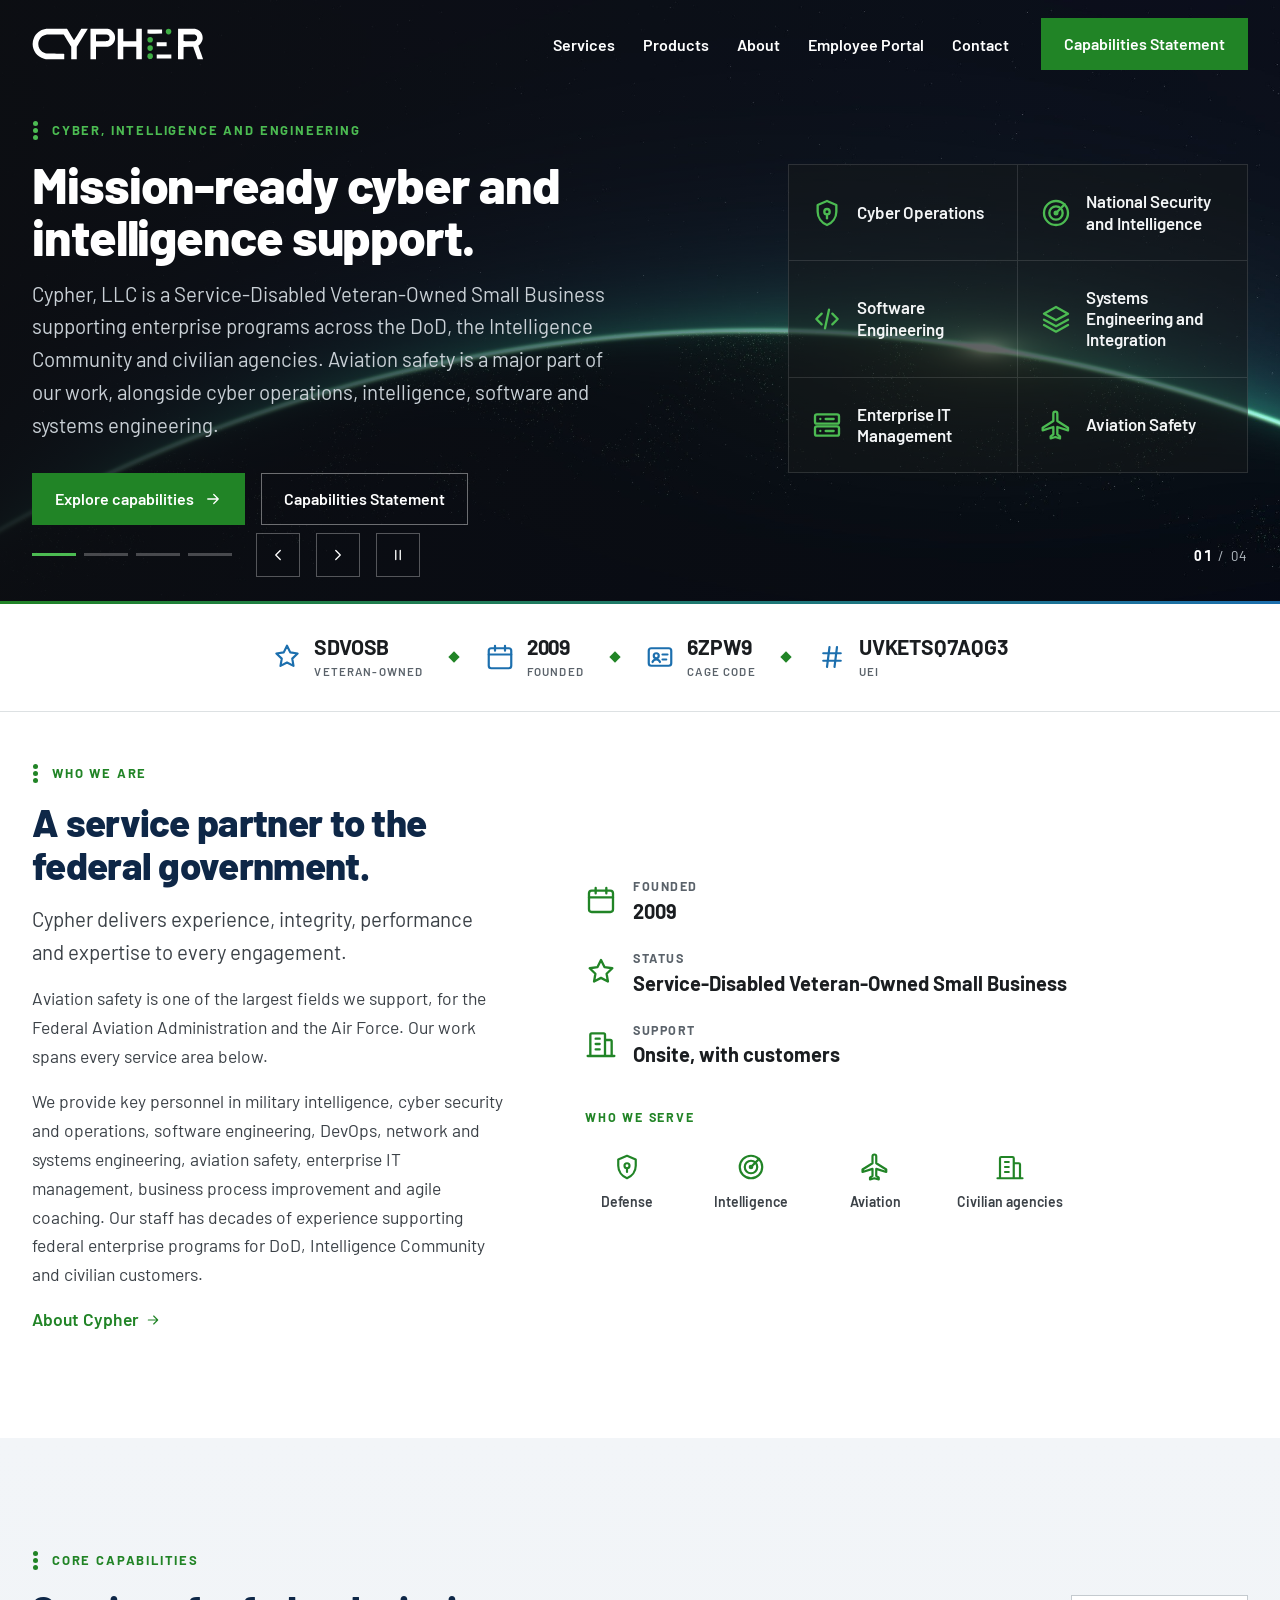
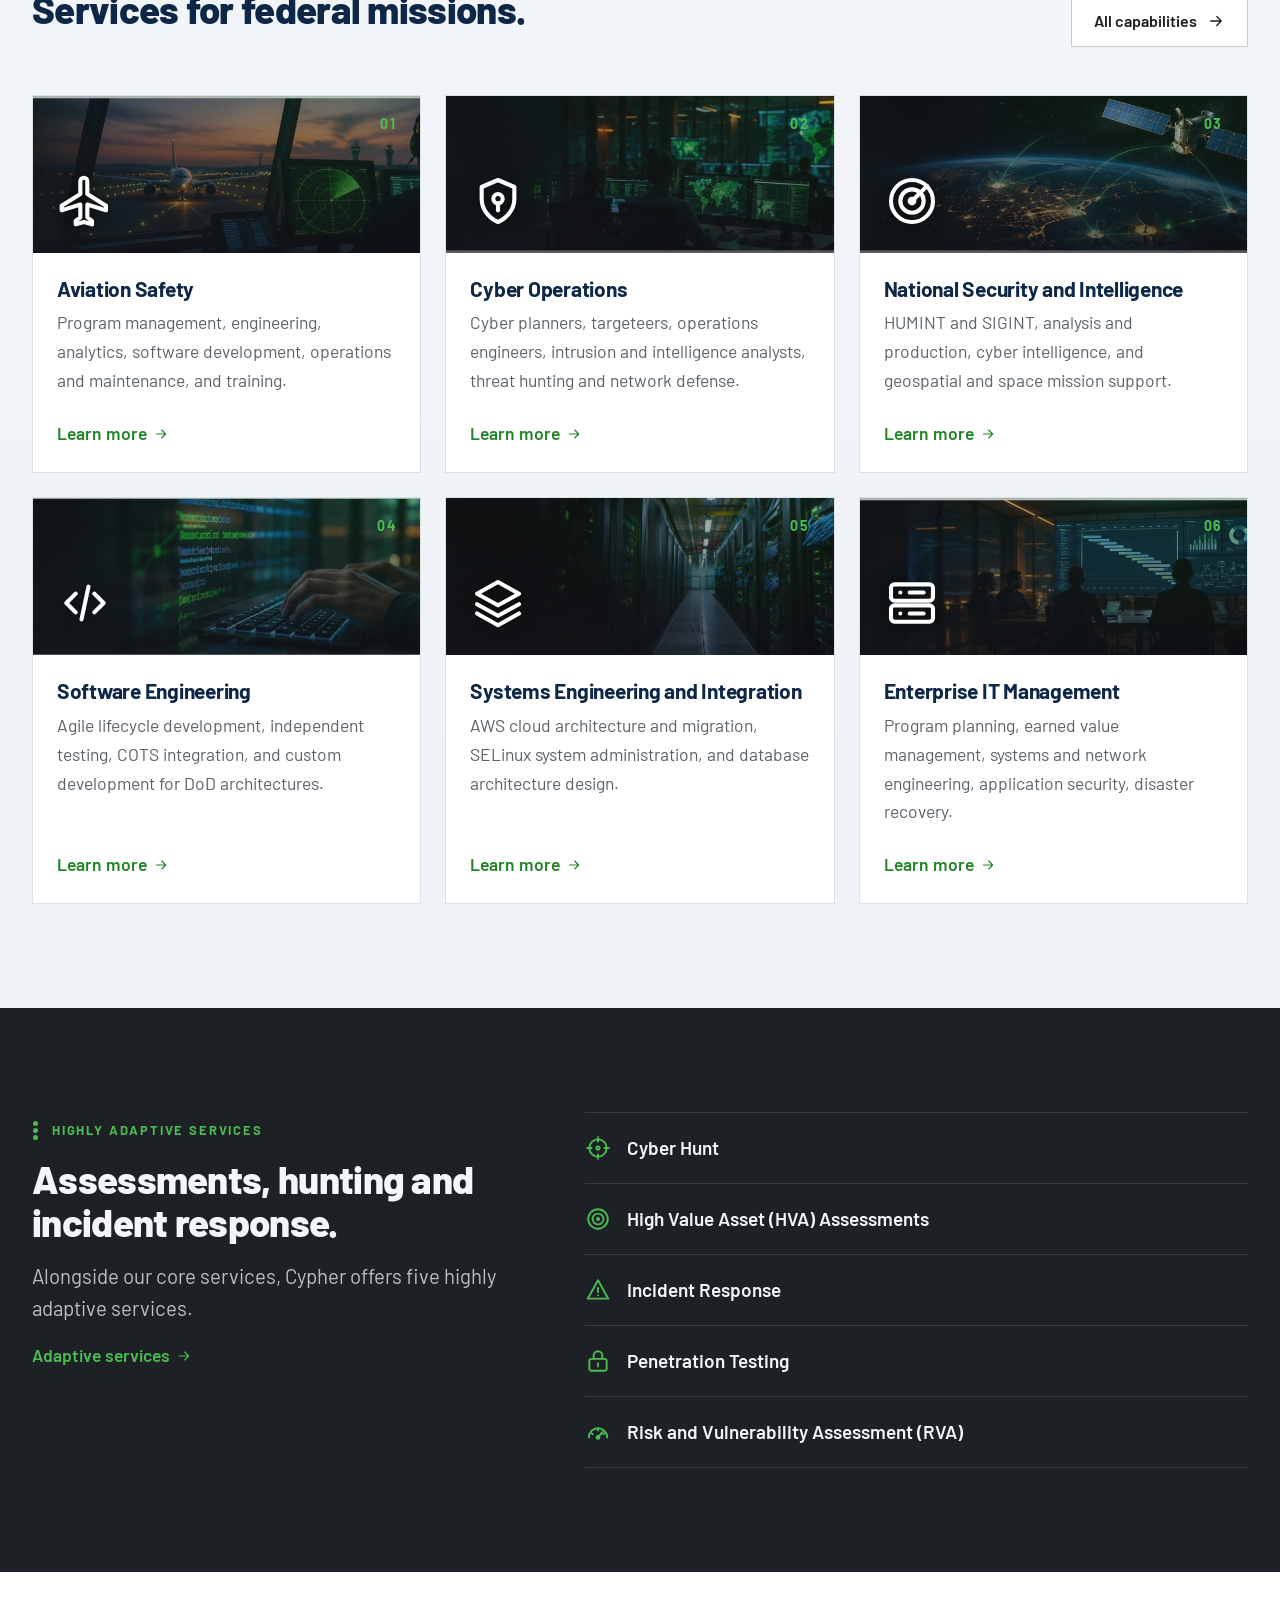
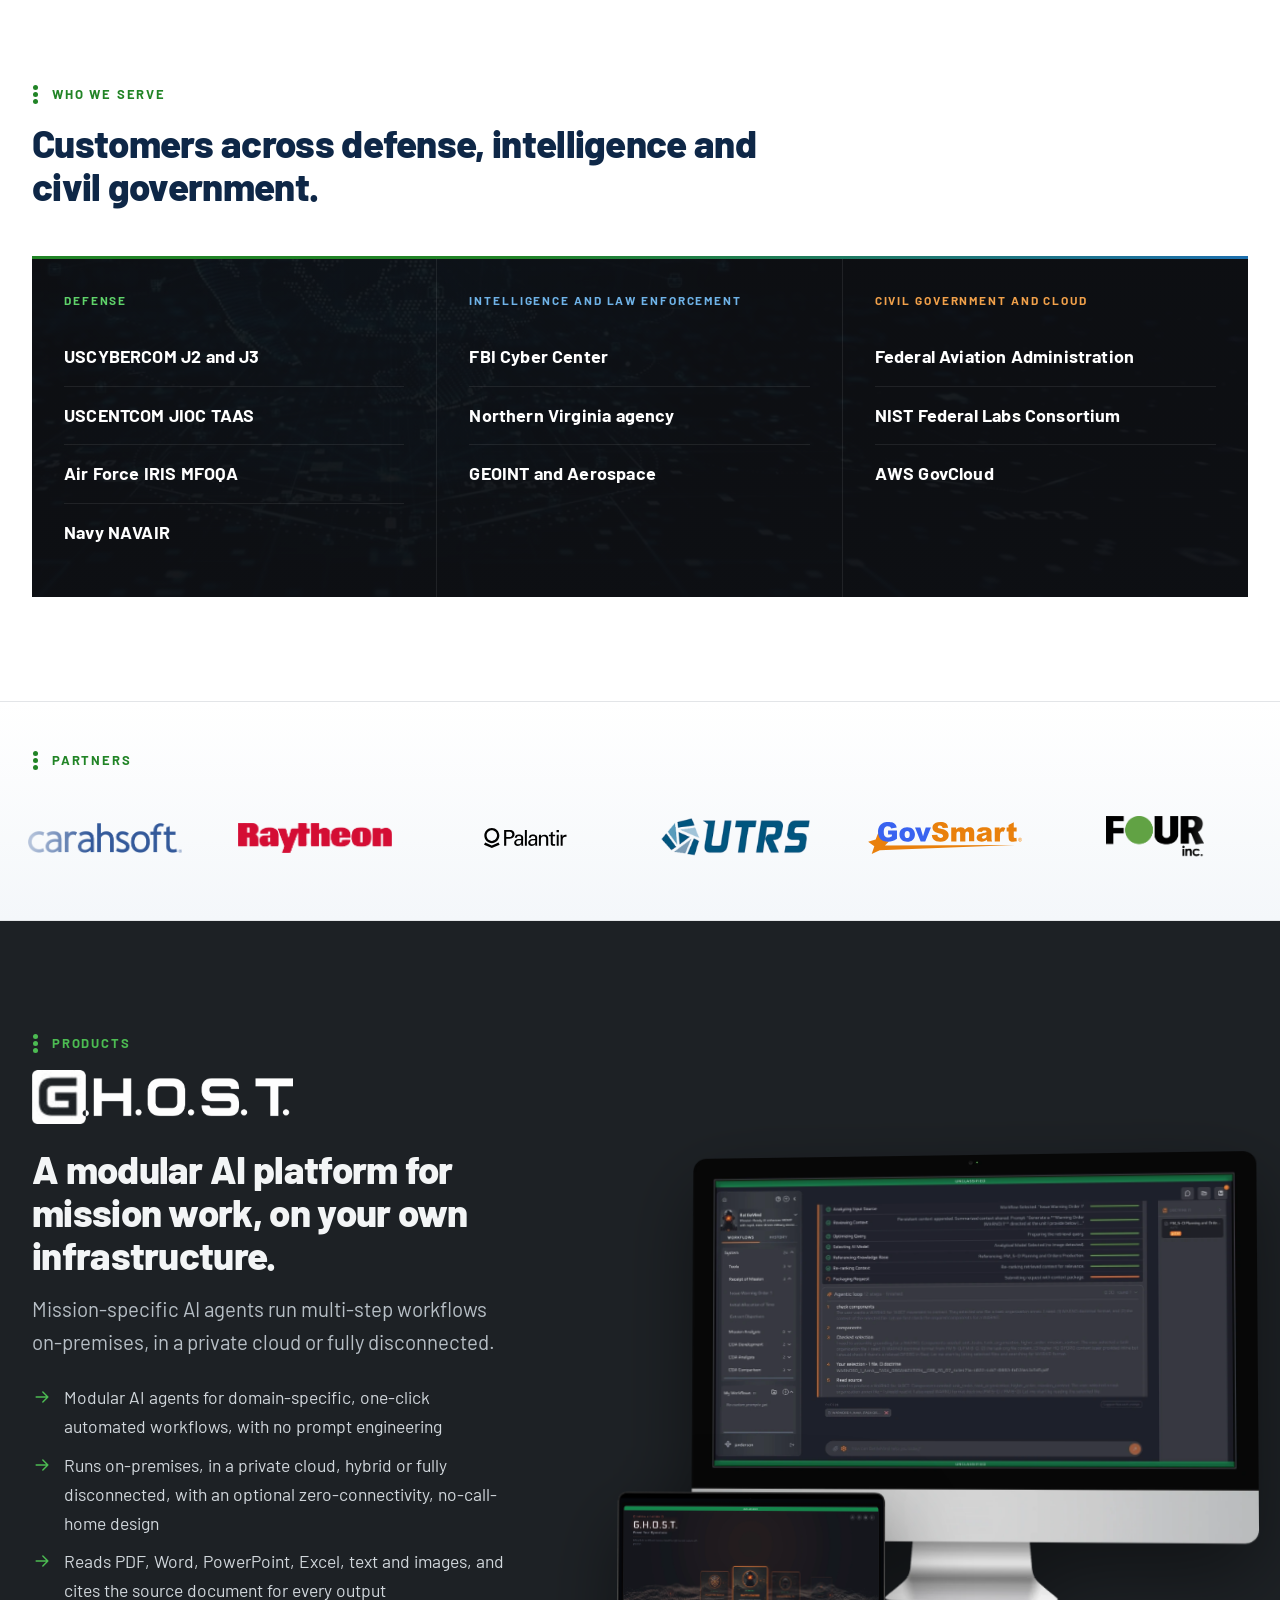
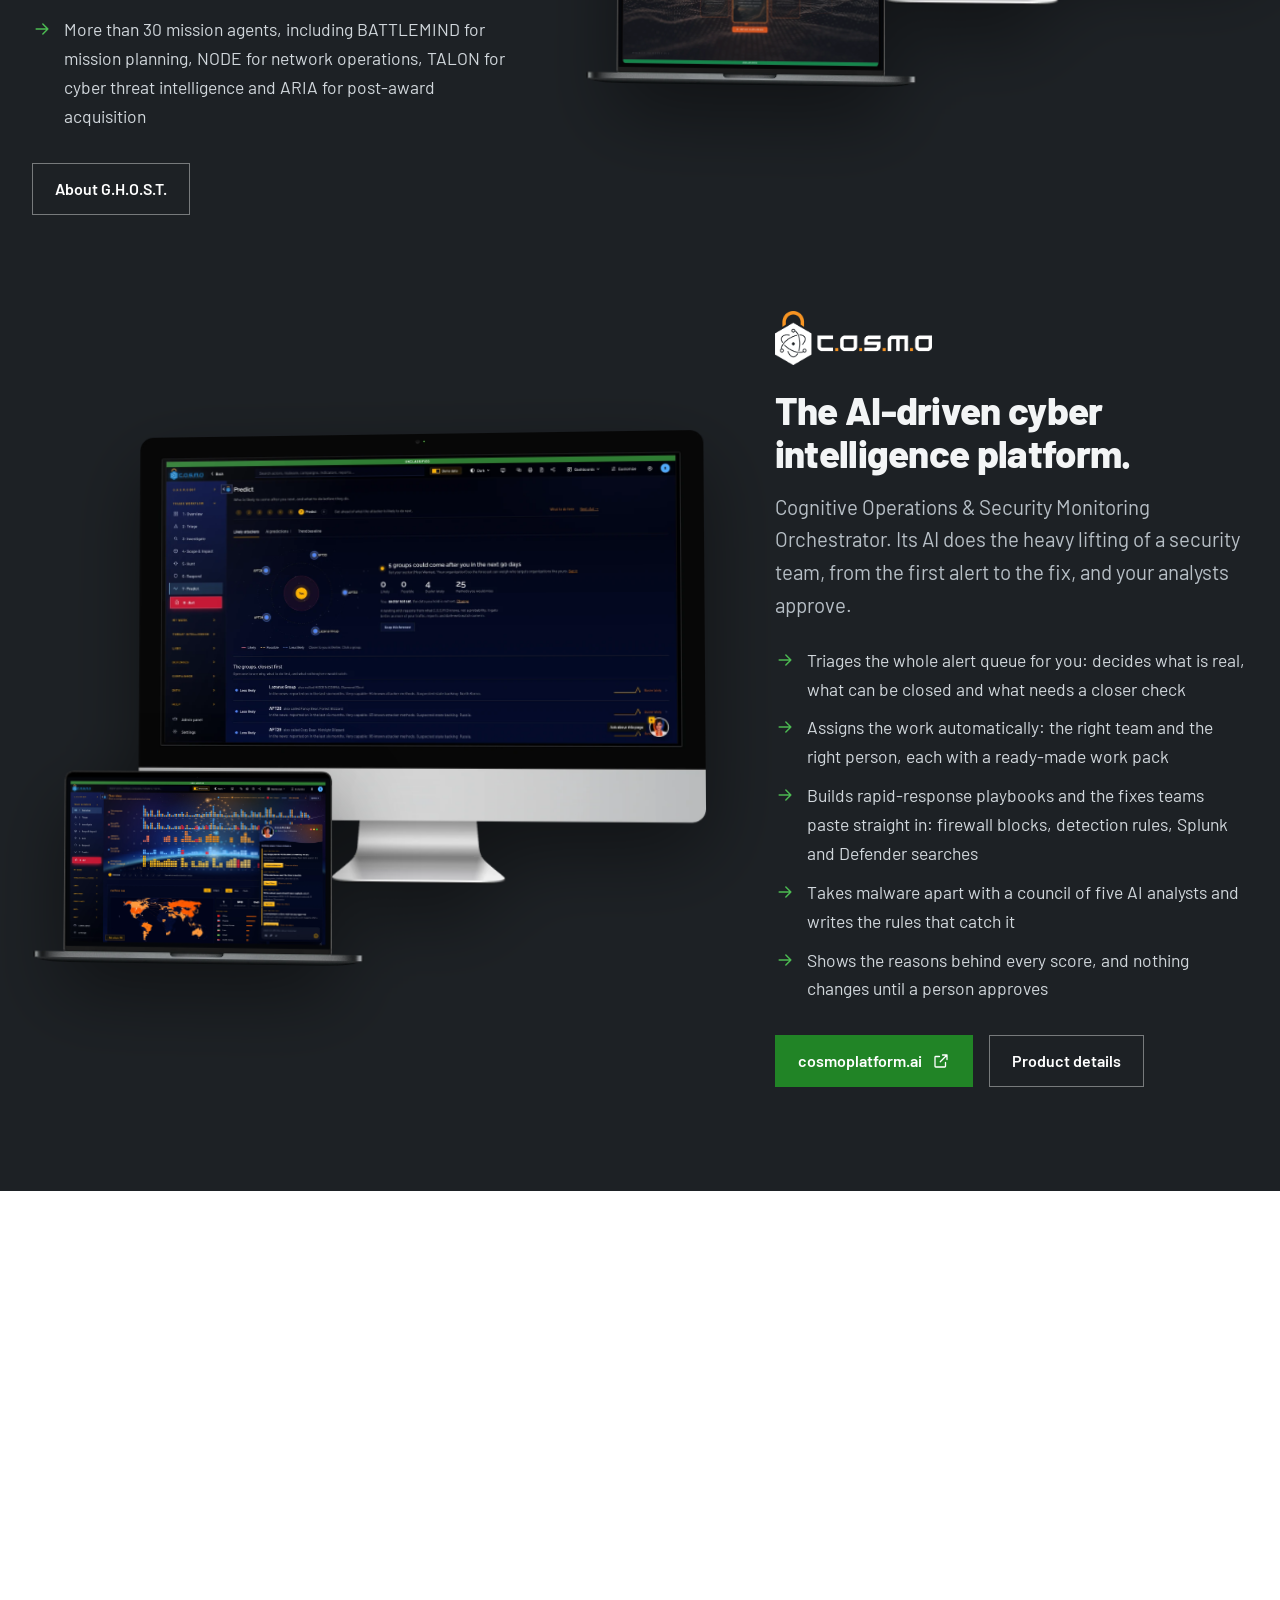
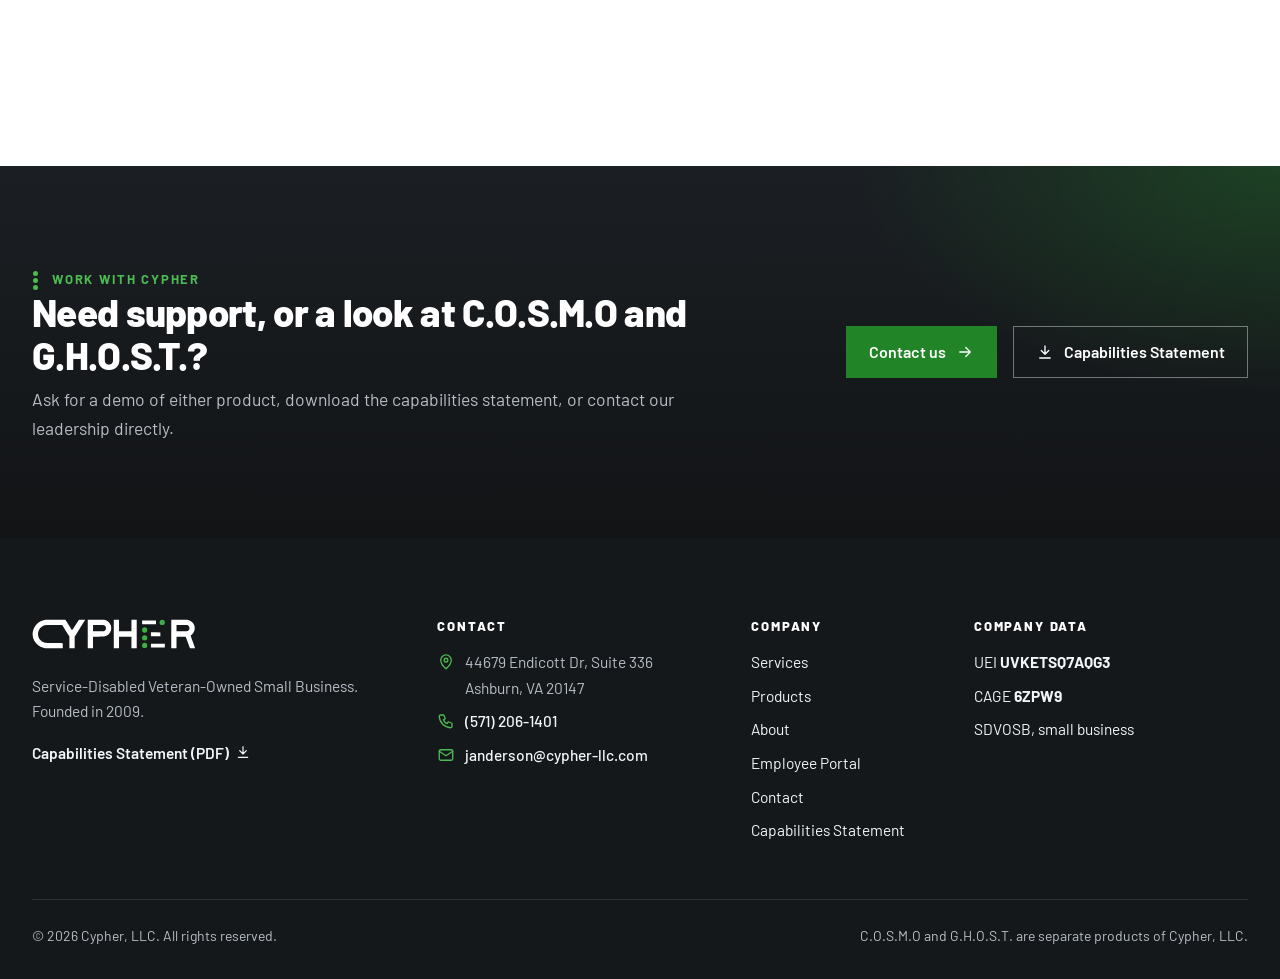
==== index.html @ 61fc3e45 "Home: product logo is the title, so the heading under the C.O.S.M.O logo no longer repeats the name " ====
<!doctype html>
<html lang="en">
<head>
<meta charset="utf-8">
<meta name="viewport" content="width=device-width, initial-scale=1">
<title>Cypher, LLC | Cyber, intelligence and engineering services</title>
<meta name="description" content="Cypher, LLC is a Service-Disabled Veteran-Owned Small Business providing technical staff for cyber operations, intelligence, software and systems engineering. UEI UVKETSQ7AQG3, CAGE 6ZPW9.">
<meta name="theme-color" content="#15181b">
<link rel="icon" href="assets/img/favicon.svg" type="image/svg+xml">
<link rel="preload" href="assets/fonts/barlow-600.woff2" as="font" type="font/woff2" crossorigin>
<link rel="preload" href="assets/fonts/barlow-800.woff2" as="font" type="font/woff2" crossorigin>
<link rel="stylesheet" href="css/site.css?v=20261103d">
<script>(function(d){d.className+=" js";try{if(!matchMedia("(prefers-reduced-motion: reduce)").matches&&"IntersectionObserver" in window)d.className+=" motion"}catch(e){}})(document.documentElement);</script>
</head>
<body>
<a class="skip" href="#main">Skip to content</a>
<svg width="0" height="0" style="position:absolute" aria-hidden="true" focusable="false"><symbol id="i-shield" viewBox="0 0 24 24" fill="none" stroke="currentColor" stroke-width="1.75" stroke-linecap="round" stroke-linejoin="round"><path d="M12 3l7 3v5c0 4.5-3 8.3-7 10-4-1.7-7-5.5-7-10V6l7-3z"/><circle cx="12" cy="11" r="2"/><path d="M12 13v3"/></symbol><symbol id="i-radar" viewBox="0 0 24 24" fill="none" stroke="currentColor" stroke-width="1.75" stroke-linecap="round" stroke-linejoin="round"><circle cx="12" cy="12" r="9"/><circle cx="12" cy="12" r="5"/><path d="M12 12l6.5-6.5"/><circle cx="12" cy="12" r="1"/></symbol><symbol id="i-code" viewBox="0 0 24 24" fill="none" stroke="currentColor" stroke-width="1.75" stroke-linecap="round" stroke-linejoin="round"><path d="M8 8l-4 4 4 4M16 8l4 4-4 4M13.5 5l-3 14"/></symbol><symbol id="i-layers" viewBox="0 0 24 24" fill="none" stroke="currentColor" stroke-width="1.75" stroke-linecap="round" stroke-linejoin="round"><path d="M12 3l9 5-9 5-9-5 9-5z"/><path d="M3 12.5l9 5 9-5"/><path d="M3 16.5l9 5 9-5"/></symbol><symbol id="i-server" viewBox="0 0 24 24" fill="none" stroke="currentColor" stroke-width="1.75" stroke-linecap="round" stroke-linejoin="round"><rect x="3" y="4" width="18" height="7" rx="1.5"/><rect x="3" y="13" width="18" height="7" rx="1.5"/><path d="M7 7.5h.01M7 16.5h.01M11 7.5h6M11 16.5h6"/></symbol><symbol id="i-plane" viewBox="0 0 24 24" fill="none" stroke="currentColor" stroke-width="1.75" stroke-linecap="round" stroke-linejoin="round"><path d="M21 16v-2l-8-5V3.5a1.5 1.5 0 0 0-3 0V9l-8 5v2l8-2.5V19l-2 1.5V22l3.5-1 3.5 1v-1.5L13 19v-5.5l8 2.5z"/></symbol><symbol id="i-arrow" viewBox="0 0 24 24" fill="none" stroke="currentColor" stroke-width="1.75" stroke-linecap="round" stroke-linejoin="round"><path d="M5 12h14M13 6l6 6-6 6"/></symbol><symbol id="i-left" viewBox="0 0 24 24" fill="none" stroke="currentColor" stroke-width="1.75" stroke-linecap="round" stroke-linejoin="round"><path d="M15 6l-6 6 6 6"/></symbol><symbol id="i-right" viewBox="0 0 24 24" fill="none" stroke="currentColor" stroke-width="1.75" stroke-linecap="round" stroke-linejoin="round"><path d="M9 6l6 6-6 6"/></symbol><symbol id="i-pause" viewBox="0 0 24 24" fill="none" stroke="currentColor" stroke-width="1.75" stroke-linecap="round" stroke-linejoin="round"><path d="M9 6v12M15 6v12"/></symbol><symbol id="i-play" viewBox="0 0 24 24" fill="none" stroke="currentColor" stroke-width="1.75" stroke-linecap="round" stroke-linejoin="round"><path d="M8 5l11 7-11 7V5z"/></symbol><symbol id="i-phone" viewBox="0 0 24 24" fill="none" stroke="currentColor" stroke-width="1.75" stroke-linecap="round" stroke-linejoin="round"><path d="M5 4h4l2 5-2.5 1.5a11 11 0 0 0 5 5L15 13l5 2v4a2 2 0 0 1-2 2A16 16 0 0 1 3 6a2 2 0 0 1 2-2"/></symbol><symbol id="i-mail" viewBox="0 0 24 24" fill="none" stroke="currentColor" stroke-width="1.75" stroke-linecap="round" stroke-linejoin="round"><rect x="3" y="5" width="18" height="14" rx="2"/><path d="M3 7l9 6 9-6"/></symbol><symbol id="i-pin" viewBox="0 0 24 24" fill="none" stroke="currentColor" stroke-width="1.75" stroke-linecap="round" stroke-linejoin="round"><path d="M12 21s-7-6.2-7-11.5A7 7 0 0 1 19 9.5C19 14.8 12 21 12 21z"/><circle cx="12" cy="9.5" r="2.5"/></symbol><symbol id="i-download" viewBox="0 0 24 24" fill="none" stroke="currentColor" stroke-width="1.75" stroke-linecap="round" stroke-linejoin="round"><path d="M12 4v11M7 10l5 5 5-5M5 20h14"/></symbol><symbol id="i-star" viewBox="0 0 24 24" fill="none" stroke="currentColor" stroke-width="1.75" stroke-linecap="round" stroke-linejoin="round"><path d="M12 3l2.6 5.3 5.9.9-4.3 4.1 1 5.8L12 16.4l-5.2 2.7 1-5.8-4.3-4.1 5.9-.9L12 3z"/></symbol><symbol id="i-calendar" viewBox="0 0 24 24" fill="none" stroke="currentColor" stroke-width="1.75" stroke-linecap="round" stroke-linejoin="round"><rect x="3" y="5" width="18" height="16" rx="2"/><path d="M3 10h18M8 3v4M16 3v4"/></symbol><symbol id="i-id" viewBox="0 0 24 24" fill="none" stroke="currentColor" stroke-width="1.75" stroke-linecap="round" stroke-linejoin="round"><rect x="3" y="5" width="18" height="14" rx="2"/><circle cx="9" cy="11" r="2"/><path d="M6 16c.6-1.5 1.8-2 3-2s2.4.5 3 2M14 10h4M14 14h3"/></symbol><symbol id="i-hash" viewBox="0 0 24 24" fill="none" stroke="currentColor" stroke-width="1.75" stroke-linecap="round" stroke-linejoin="round"><path d="M5 9h14M5 15h14M10 4L8 20M16 4l-2 16"/></symbol><symbol id="i-award" viewBox="0 0 24 24" fill="none" stroke="currentColor" stroke-width="1.75" stroke-linecap="round" stroke-linejoin="round"><circle cx="12" cy="9" r="6"/><path d="M8.5 14L7 21l5-3 5 3-1.5-7"/></symbol><symbol id="i-lockshield" viewBox="0 0 24 24" fill="none" stroke="currentColor" stroke-width="1.75" stroke-linecap="round" stroke-linejoin="round"><path d="M12 3l7 3v5c0 4.5-3 8.3-7 10-4-1.7-7-5.5-7-10V6l7-3z"/><path d="M9 12l2 2 4-4"/></symbol><symbol id="i-crosshair" viewBox="0 0 24 24" fill="none" stroke="currentColor" stroke-width="1.75" stroke-linecap="round" stroke-linejoin="round"><circle cx="12" cy="12" r="8"/><path d="M12 2v4M12 18v4M2 12h4M18 12h4"/><circle cx="12" cy="12" r="1.5"/></symbol><symbol id="i-target" viewBox="0 0 24 24" fill="none" stroke="currentColor" stroke-width="1.75" stroke-linecap="round" stroke-linejoin="round"><circle cx="12" cy="12" r="9"/><circle cx="12" cy="12" r="5"/><circle cx="12" cy="12" r="1"/></symbol><symbol id="i-alert" viewBox="0 0 24 24" fill="none" stroke="currentColor" stroke-width="1.75" stroke-linecap="round" stroke-linejoin="round"><path d="M12 3l9.5 17h-19L12 3z"/><path d="M12 10v4M12 17h.01"/></symbol><symbol id="i-lock" viewBox="0 0 24 24" fill="none" stroke="currentColor" stroke-width="1.75" stroke-linecap="round" stroke-linejoin="round"><rect x="4" y="10" width="16" height="11" rx="2"/><path d="M8 10V7a4 4 0 0 1 8 0v3M12 14v3"/></symbol><symbol id="i-gauge" viewBox="0 0 24 24" fill="none" stroke="currentColor" stroke-width="1.75" stroke-linecap="round" stroke-linejoin="round"><path d="M3.5 17A8.5 8.5 0 0 1 20.5 17"/><path d="M12 17l4.2-5.2"/><circle cx="12" cy="17" r="1.3"/><path d="M6 13.2l1.2.8M12 9.2v1.4M18 13.2l-1.2.8"/></symbol><symbol id="i-menu" viewBox="0 0 24 24" fill="none" stroke="currentColor" stroke-width="1.75" stroke-linecap="round" stroke-linejoin="round"><path d="M4 7h16M4 12h16M4 17h16"/></symbol><symbol id="i-external" viewBox="0 0 24 24" fill="none" stroke="currentColor" stroke-width="1.75" stroke-linecap="round" stroke-linejoin="round"><path d="M14 4h6v6M20 4l-9 9M18 14v5a1 1 0 0 1-1 1H5a1 1 0 0 1-1-1V7a1 1 0 0 1 1-1h5"/></symbol><symbol id="i-bag" viewBox="0 0 24 24" fill="none" stroke="currentColor" stroke-width="1.75" stroke-linecap="round" stroke-linejoin="round"><path d="M5 8h14l-1.5 12h-11L5 8z"/><path d="M9 8V6a3 3 0 0 1 6 0v2"/></symbol><symbol id="i-quote" viewBox="0 0 24 24" fill="none" stroke="currentColor" stroke-width="1.75" stroke-linecap="round" stroke-linejoin="round"><path d="M10 7H6a2 2 0 0 0-2 2v3h5v5H4v-5M20 7h-4a2 2 0 0 0-2 2v3h5v5h-5v-5"/></symbol><symbol id="i-building" viewBox="0 0 24 24" fill="none" stroke="currentColor" stroke-width="1.75" stroke-linecap="round" stroke-linejoin="round"><path d="M4 21V5a1 1 0 0 1 1-1h9a1 1 0 0 1 1 1v16M15 9h4a1 1 0 0 1 1 1v11M2 21h20M8 8h3M8 12h3M8 16h3"/></symbol></svg>

<!-- ===== HEADER (the same block is repeated on every page) ===== -->
<header class="site-header">
  <div class="wrap">
    <a class="brand" href="index.html" aria-label="Cypher, LLC home">
      <img class="light-logo" src="assets/img/cypher-logo-white.svg" width="1430" height="260" alt="Cypher">
      <img class="dark-logo" src="assets/img/cypher-logo.svg" width="1430" height="260" alt="" aria-hidden="true">
    </a>
    <button class="menu-btn" type="button" aria-expanded="false" aria-controls="site-nav"><svg class="" aria-hidden="true" focusable="false"><use href="#i-menu"/></svg>Menu</button>
    <nav class="nav" id="site-nav" aria-label="Main">
      <ul>
        <li><a href="services.html">Services</a></li>
        <li><a href="products.html">Products</a></li>
        <li><a href="about.html">About</a></li>
        <li><a href="employee-portal.html">Employee Portal</a></li>
        <li><a href="contact.html">Contact</a></li>
      </ul>
      <a class="btn btn-primary" href="capabilities.html">Capabilities Statement</a>
    </nav>
  </div>
</header>
<main id="main">
  <section class="hero slider" aria-roledescription="carousel" aria-label="Cypher at a glance">
    <div class="bg bg-photo kb"></div><div class="bg bg-glow"></div>
    <div class="slides">
      <div class="slide is-active" role="group" aria-roledescription="slide" aria-label="1 of 4">
        <div class="wrap">
          <div class="copy">
            <p class="eyebrow">Cyber, intelligence and engineering</p>
            <h1 class="title">Mission-ready cyber and intelligence support.</h1>
            <p class="lead">Cypher, LLC is a Service-Disabled Veteran-Owned Small Business supporting enterprise programs across the DoD, the Intelligence Community and civilian agencies. Aviation safety is a major part of our work, alongside cyber operations, intelligence, software and systems engineering.</p>
            <div class="btn-row"><a class="btn btn-primary" href="services.html">Explore capabilities <svg class="" aria-hidden="true" focusable="false"><use href="#i-arrow"/></svg></a><a class="btn btn-outline" href="capabilities.html">Capabilities Statement</a></div>
          </div>
          <div class="visual"><ul class="areas-visual" aria-label="Service areas"><li><svg class="" aria-hidden="true" focusable="false"><use href="#i-shield"/></svg>Cyber Operations</li><li><svg class="" aria-hidden="true" focusable="false"><use href="#i-radar"/></svg>National Security and Intelligence</li><li><svg class="" aria-hidden="true" focusable="false"><use href="#i-code"/></svg>Software Engineering</li><li><svg class="" aria-hidden="true" focusable="false"><use href="#i-layers"/></svg>Systems Engineering and Integration</li><li><svg class="" aria-hidden="true" focusable="false"><use href="#i-server"/></svg>Enterprise IT Management</li><li><svg class="" aria-hidden="true" focusable="false"><use href="#i-plane"/></svg>Aviation Safety</li></ul></div>
        </div>
      </div>
      <div class="slide" role="group" aria-roledescription="slide" aria-label="2 of 4">
        <div class="wrap">
          <div class="copy">
            <p class="eyebrow">Our people</p>
            <h2 class="title">Experienced engineers, onsite with you.</h2>
            <p class="lead">Our technical staff supports customers onsite, with decades of experience on federal enterprise programs.</p>
            <div class="btn-row"><a class="btn btn-primary" href="contact.html">Talk to us <svg class="" aria-hidden="true" focusable="false"><use href="#i-arrow"/></svg></a><a class="btn btn-outline" href="about.html#leadership">Meet our leadership</a></div>
          </div>
          <div class="visual">
            <div class="stat-visual">
              <span class="num">2009</span>
              <p>founded, supporting customers onsite</p>
              <ul><li>DoD</li><li>Intelligence Community</li><li>Civilian agencies</li></ul>
            </div>
          </div>
        </div>
      </div>
      <div class="slide" role="group" aria-roledescription="slide" aria-label="3 of 4">
        <div class="wrap">
          <div class="copy">
            <p class="eyebrow">Our products</p>
            <h2 class="title">G.H.O.S.T.: mission AI agents on your own infrastructure.</h2>
            <p class="lead">A modular agentic AI platform that runs on-premises, in a private cloud or fully disconnected, so data never leaves your environment.</p>
            <div class="btn-row"><a class="btn btn-primary" href="products.html#ghost">About G.H.O.S.T. <svg class="" aria-hidden="true" focusable="false"><use href="#i-arrow"/></svg></a><a class="btn btn-outline" href="contact.html">Ask for a demo</a></div>
          </div>
          <div class="visual"><div class="duo"><figure class="device monitor mocked"><img src="assets/img/mock/ghost-battlemind-imac.webp?v=i" loading="lazy" alt="G.H.O.S.T. BattleMind running a Warning Order workflow, with the agentic loop showing each step"></figure><figure class="device laptop mocked"><img src="assets/img/mock/ghost-home-macbook.webp?v=k" loading="lazy" alt="G.H.O.S.T. home screen offering a choice of AI models"></figure></div></div>
        </div>
      </div>
      <div class="slide" role="group" aria-roledescription="slide" aria-label="4 of 4">
        <div class="wrap">
          <div class="copy">
            <p class="eyebrow">Our products</p>
            <h2 class="title">C.O.S.M.O: our threat-operations platform.</h2>
            <p class="lead">The AI-driven cyber intelligence platform. It triages every alert, takes malware apart, assigns the work and writes the response playbooks. Your analysts approve.</p>
            <div class="btn-row"><a class="btn btn-primary" href="https://cosmoplatform.ai">Visit cosmoplatform.ai <svg class="" aria-hidden="true" focusable="false"><use href="#i-external"/></svg></a><a class="btn btn-outline" href="products.html">Our products</a></div>
          </div>
          <div class="visual"><div class="duo"><figure class="device monitor mocked"><img src="assets/img/mock/cosmo-triage-imac.webp?v=20261103c" loading="lazy" alt="C.O.S.M.O Triage screen ranking alerts"></figure><figure class="device laptop mocked"><img src="assets/img/mock/cosmo-overview-macbook.webp?v=20261103c" loading="lazy" alt="C.O.S.M.O Overview screen with live threat map"></figure></div></div>
        </div>
      </div>
    </div>
    <div class="slider-ui">
      <div class="wrap">
        <div class="dots-nav"></div>
        <button class="icon-btn" type="button" data-prev aria-label="Previous slide"><svg class="" aria-hidden="true" focusable="false"><use href="#i-left"/></svg></button>
        <button class="icon-btn" type="button" data-next aria-label="Next slide"><svg class="" aria-hidden="true" focusable="false"><use href="#i-right"/></svg></button>
        <button class="icon-btn" type="button" data-play aria-label="Pause slideshow"><span class="i-pause"><svg class="" aria-hidden="true" focusable="false"><use href="#i-pause"/></svg></span><span class="i-play" style="display:none"><svg class="" aria-hidden="true" focusable="false"><use href="#i-play"/></svg></span></button>
        <span class="slide-count" aria-hidden="true"><b>01</b> / 04</span>
      </div>
    </div>
  </section>

  <section class="creds" aria-label="Company facts">
    <div class="wrap">
      <ul data-stagger>
        <li><svg class="" aria-hidden="true" focusable="false"><use href="#i-star"/></svg><div><b>SDVOSB</b><span>Veteran-owned</span></div></li>
        <li><svg class="" aria-hidden="true" focusable="false"><use href="#i-calendar"/></svg><div><b data-count="2009" data-from="1980">2009</b><span>Founded</span></div></li>
        <li><svg class="" aria-hidden="true" focusable="false"><use href="#i-id"/></svg><div><b>6ZPW9</b><span>CAGE code</span></div></li>
        <li><svg class="" aria-hidden="true" focusable="false"><use href="#i-hash"/></svg><div><b>UVKETSQ7AQG3</b><span>UEI</span></div></li>
      </ul>
    </div>
  </section>

  <section class="section">
    <div class="wrap split">
      <div class="reveal">
        <p class="eyebrow">Who we are</p>
        <h2>A service partner to the federal government.</h2>
        <p class="lead">Cypher delivers experience, integrity, performance and expertise to every engagement.</p>
        <p>Aviation safety is one of the largest fields we support, for the Federal Aviation Administration and the Air Force. Our work spans every service area below.</p>
        <p>We provide key personnel in military intelligence, cyber security and operations, software engineering, DevOps, network and systems engineering, aviation safety, enterprise IT management, business process improvement and agile coaching. Our staff has decades of experience supporting federal enterprise programs for DoD, Intelligence Community and civilian customers.</p>
        <a class="more" href="about.html">About Cypher <svg class="" aria-hidden="true" focusable="false"><use href="#i-arrow"/></svg></a>
      </div>
      <div class="who-facts" data-stagger>
        <ul class="wf-list">
          <li><svg aria-hidden="true" focusable="false"><use href="#i-calendar"/></svg><div><span>Founded</span><b>2009</b></div></li>
          <li><svg aria-hidden="true" focusable="false"><use href="#i-star"/></svg><div><span>Status</span><b>Service-Disabled Veteran-Owned Small Business</b></div></li>
          <li><svg aria-hidden="true" focusable="false"><use href="#i-building"/></svg><div><span>Support</span><b>Onsite, with customers</b></div></li>
        </ul>
        <p class="wf-h">Who we serve</p>
        <ul class="wf-sectors">
          <li><svg aria-hidden="true" focusable="false"><use href="#i-shield"/></svg><span>Defense</span></li>
          <li><svg aria-hidden="true" focusable="false"><use href="#i-radar"/></svg><span>Intelligence</span></li>
          <li><svg aria-hidden="true" focusable="false"><use href="#i-plane"/></svg><span>Aviation</span></li>
          <li><svg aria-hidden="true" focusable="false"><use href="#i-building"/></svg><span>Civilian agencies</span></li>
        </ul>
      </div>
    </div>
  </section>

  <section class="section tint" id="capabilities">
    <div class="wrap">
      <div class="head-row">
        <div class="head reveal">
          <p class="eyebrow">Core capabilities</p>
          <h2>Services for federal missions.</h2>
        </div>
        <a class="btn btn-outline reveal" href="services.html">All capabilities <svg class="" aria-hidden="true" focusable="false"><use href="#i-arrow"/></svg></a>
      </div>
      <div class="cards" data-stagger>
        <a class="card" href="services.html#aviation">
          <div class="art"><div class="fill"></div><svg class="ico" aria-hidden="true" focusable="false"><use href="#i-plane"/></svg><span class="no">01</span></div>
          <div class="body"><h3>Aviation Safety</h3><p>Program management, engineering, analytics, software development, operations and maintenance, and training.</p><span class="more">Learn more <svg class="" aria-hidden="true" focusable="false"><use href="#i-arrow"/></svg></span></div>
        </a>
        <a class="card" href="services.html#cyber">
          <div class="art"><div class="fill"></div><svg class="ico" aria-hidden="true" focusable="false"><use href="#i-shield"/></svg><span class="no">02</span></div>
          <div class="body"><h3>Cyber Operations</h3><p>Cyber planners, targeteers, operations engineers, intrusion and intelligence analysts, threat hunting and network defense.</p><span class="more">Learn more <svg class="" aria-hidden="true" focusable="false"><use href="#i-arrow"/></svg></span></div>
        </a>
        <a class="card" href="services.html#intel">
          <div class="art"><div class="fill"></div><svg class="ico" aria-hidden="true" focusable="false"><use href="#i-radar"/></svg><span class="no">03</span></div>
          <div class="body"><h3>National Security and Intelligence</h3><p>HUMINT and SIGINT, analysis and production, cyber intelligence, and geospatial and space mission support.</p><span class="more">Learn more <svg class="" aria-hidden="true" focusable="false"><use href="#i-arrow"/></svg></span></div>
        </a>
        <a class="card" href="services.html#software">
          <div class="art"><div class="fill"></div><svg class="ico" aria-hidden="true" focusable="false"><use href="#i-code"/></svg><span class="no">04</span></div>
          <div class="body"><h3>Software Engineering</h3><p>Agile lifecycle development, independent testing, COTS integration, and custom development for DoD architectures.</p><span class="more">Learn more <svg class="" aria-hidden="true" focusable="false"><use href="#i-arrow"/></svg></span></div>
        </a>
        <a class="card" href="services.html#systems">
          <div class="art"><div class="fill"></div><svg class="ico" aria-hidden="true" focusable="false"><use href="#i-layers"/></svg><span class="no">05</span></div>
          <div class="body"><h3>Systems Engineering and Integration</h3><p>AWS cloud architecture and migration, SELinux system administration, and database architecture design.</p><span class="more">Learn more <svg class="" aria-hidden="true" focusable="false"><use href="#i-arrow"/></svg></span></div>
        </a>
        <a class="card" href="services.html#enterprise">
          <div class="art"><div class="fill"></div><svg class="ico" aria-hidden="true" focusable="false"><use href="#i-server"/></svg><span class="no">06</span></div>
          <div class="body"><h3>Enterprise IT Management</h3><p>Program planning, earned value management, systems and network engineering, application security, disaster recovery.</p><span class="more">Learn more <svg class="" aria-hidden="true" focusable="false"><use href="#i-arrow"/></svg></span></div>
        </a>
      </div>
    </div>
  </section>

  <section class="section dark">
    <div class="wrap split">
      <div class="reveal">
        <p class="eyebrow">Highly adaptive services</p>
        <h2>Assessments, hunting and incident response.</h2>
        <p class="lead">Alongside our core services, Cypher offers five highly adaptive services.</p>
        <a class="more" href="services.html#adaptive">Adaptive services <svg class="" aria-hidden="true" focusable="false"><use href="#i-arrow"/></svg></a>
      </div>
      <ul class="svc-list" data-stagger><li><svg class="" aria-hidden="true" focusable="false"><use href="#i-crosshair"/></svg>Cyber Hunt</li><li><svg class="" aria-hidden="true" focusable="false"><use href="#i-target"/></svg>High Value Asset (HVA) Assessments</li><li><svg class="" aria-hidden="true" focusable="false"><use href="#i-alert"/></svg>Incident Response</li><li><svg class="" aria-hidden="true" focusable="false"><use href="#i-lock"/></svg>Penetration Testing</li><li><svg class="" aria-hidden="true" focusable="false"><use href="#i-gauge"/></svg>Risk and Vulnerability Assessment (RVA)</li></ul>
    </div>
  </section>

  <section class="section">
    <div class="wrap">
      <div class="head reveal">
        <p class="eyebrow">Who we serve</p>
        <h2>Customers across defense, intelligence and civil government.</h2>
      </div>
      <div class="agencies"><div class="ag-col reveal"><p class="ag-h">Defense</p><ul><li>USCYBERCOM J2 and J3</li><li>USCENTCOM JIOC TAAS</li><li>Air Force IRIS MFOQA</li><li>Navy NAVAIR</li></ul></div><div class="ag-col reveal"><p class="ag-h">Intelligence and law enforcement</p><ul><li>FBI Cyber Center</li><li>Northern Virginia agency</li><li>GEOINT and Aerospace</li></ul></div><div class="ag-col reveal"><p class="ag-h">Civil government and cloud</p><ul><li>Federal Aviation Administration</li><li>NIST Federal Labs Consortium</li><li>AWS GovCloud</li></ul></div></div>
    </div>
  </section>
<section class="logo-band" aria-labelledby="logos-h">
  <div class="wrap">
    <p class="eyebrow" id="logos-h">Partners</p>
  </div>
  <div class="marquee"><div class="marquee-track">
    <ul class="logos"><li><img src="assets/img/partners/carahsoft.png" alt="Carahsoft" height="44" loading="lazy"></li><li><img src="assets/img/partners/raytheon.png" alt="Raytheon" height="44" loading="lazy"></li><li><img src="assets/img/partners/palantir.svg" alt="Palantir" height="44" loading="lazy"></li><li><img src="assets/img/partners/utrs.png" alt="UTRS" height="44" loading="lazy"></li><li><img src="assets/img/partners/govsmart.svg" alt="GovSmart" height="44" loading="lazy"></li><li><img src="assets/img/partners/four-inc.png" alt="Four Inc." height="44" loading="lazy"></li><li class="tall"><img src="assets/img/partners/product-knowledge.png" alt="Product Knowledge" height="44" loading="lazy"></li></ul>
    <ul class="logos" aria-hidden="true"><li><img src="assets/img/partners/carahsoft.png" alt="" height="44" loading="lazy"></li><li><img src="assets/img/partners/raytheon.png" alt="" height="44" loading="lazy"></li><li><img src="assets/img/partners/palantir.svg" alt="" height="44" loading="lazy"></li><li><img src="assets/img/partners/utrs.png" alt="" height="44" loading="lazy"></li><li><img src="assets/img/partners/govsmart.svg" alt="" height="44" loading="lazy"></li><li><img src="assets/img/partners/four-inc.png" alt="" height="44" loading="lazy"></li><li class="tall"><img src="assets/img/partners/product-knowledge.png" alt="" height="44" loading="lazy"></li></ul>
    <ul class="logos" aria-hidden="true"><li><img src="assets/img/partners/carahsoft.png" alt="" height="44" loading="lazy"></li><li><img src="assets/img/partners/raytheon.png" alt="" height="44" loading="lazy"></li><li><img src="assets/img/partners/palantir.svg" alt="" height="44" loading="lazy"></li><li><img src="assets/img/partners/utrs.png" alt="" height="44" loading="lazy"></li><li><img src="assets/img/partners/govsmart.svg" alt="" height="44" loading="lazy"></li><li><img src="assets/img/partners/four-inc.png" alt="" height="44" loading="lazy"></li><li class="tall"><img src="assets/img/partners/product-knowledge.png" alt="" height="44" loading="lazy"></li></ul>
  </div></div>
</section>

  <section class="section dark" id="products">
    <div class="wrap">
      <div class="product">
        <div class="copy reveal">
          <p class="eyebrow">Products</p>
          <img class="mark" src="assets/img/ghost-logo-white.png" width="735" height="152" alt="G.H.O.S.T.">
          <h2>A modular AI platform for mission work, on your own infrastructure.</h2>
          <p class="lead">Mission-specific AI agents run multi-step workflows on-premises, in a private cloud or fully disconnected.</p>
          <ul class="checks"><li><svg class="" aria-hidden="true" focusable="false"><use href="#i-arrow"/></svg>Modular AI agents for domain-specific, one-click automated workflows, with no prompt engineering</li><li><svg class="" aria-hidden="true" focusable="false"><use href="#i-arrow"/></svg>Runs on-premises, in a private cloud, hybrid or fully disconnected, with an optional zero-connectivity, no-call-home design</li><li><svg class="" aria-hidden="true" focusable="false"><use href="#i-arrow"/></svg>Reads PDF, Word, PowerPoint, Excel, text and images, and cites the source document for every output</li><li><svg class="" aria-hidden="true" focusable="false"><use href="#i-arrow"/></svg>More than 30 mission agents, including BATTLEMIND for mission planning, NODE for network operations, TALON for cyber threat intelligence and ARIA for post-award acquisition</li></ul>
          <div class="btn-row"><a class="btn btn-outline" href="products.html#ghost">About G.H.O.S.T.</a></div>
        </div>
        <div class="tilt-in"><div class="duo"><figure class="device monitor mocked"><img src="assets/img/mock/ghost-battlemind-imac.webp?v=i" loading="lazy" alt="G.H.O.S.T. BattleMind running a Warning Order workflow, with the agentic loop showing each step"></figure><figure class="device laptop mocked"><img src="assets/img/mock/ghost-home-macbook.webp?v=k" loading="lazy" alt="G.H.O.S.T. home screen offering a choice of AI models"></figure></div></div>
      </div>
      <div class="product flip">
        <div class="copy reveal">
          <img class="mark" src="assets/img/cosmo-brand-white.png" width="400" height="137" alt="C.O.S.M.O">
          <h2>The AI-driven cyber intelligence platform.</h2>
          <p class="lead">Cognitive Operations &amp; Security Monitoring Orchestrator. Its AI does the heavy lifting of a security team, from the first alert to the fix, and your analysts approve.</p>
          <ul class="checks"><li><svg class="" aria-hidden="true" focusable="false"><use href="#i-arrow"/></svg>Triages the whole alert queue for you: decides what is real, what can be closed and what needs a closer check</li><li><svg class="" aria-hidden="true" focusable="false"><use href="#i-arrow"/></svg>Assigns the work automatically: the right team and the right person, each with a ready-made work pack</li><li><svg class="" aria-hidden="true" focusable="false"><use href="#i-arrow"/></svg>Builds rapid-response playbooks and the fixes teams paste straight in: firewall blocks, detection rules, Splunk and Defender searches</li><li><svg class="" aria-hidden="true" focusable="false"><use href="#i-arrow"/></svg>Takes malware apart with a council of five AI analysts and writes the rules that catch it</li><li><svg class="" aria-hidden="true" focusable="false"><use href="#i-arrow"/></svg>Shows the reasons behind every score, and nothing changes until a person approves</li></ul>
          <div class="btn-row"><a class="btn btn-primary" href="https://cosmoplatform.ai">cosmoplatform.ai <svg class="" aria-hidden="true" focusable="false"><use href="#i-external"/></svg></a><a class="btn btn-outline" href="products.html">Product details</a></div>
        </div>
        <div class="tilt-in"><div class="duo"><figure class="device monitor mocked"><img src="assets/img/mock/cosmo-predict-imac.webp?v=20261103c" loading="lazy" alt="C.O.S.M.O Predict screen listing the groups most likely to come next"></figure><figure class="device laptop mocked"><img src="assets/img/mock/cosmo-overview-macbook.webp?v=20261103c" loading="lazy" alt="C.O.S.M.O Overview screen with live threat map and workflow"></figure></div></div>
      </div>
    </div>
  </section>

  

  <section class="section" id="leadership">
    <div class="wrap">
      <div class="head reveal">
        <p class="eyebrow">Leadership</p>
        <h2>Talk directly to the people who run Cypher.</h2>
      </div>
      <div class="people" data-stagger>
        <article class="person">
          <div class="initials" aria-hidden="true">JA</div>
          <div>
            <h3>Joseph Anderson</h3>
            <p class="cred">MBA, MS, MISM, CSM</p>
            <p class="role">Founder &amp; CEO</p>
            <div class="lines">
              <a href="mailto:janderson@cypher-llc.com"><svg class="" aria-hidden="true" focusable="false"><use href="#i-mail"/></svg>janderson@cypher-llc.com</a>
              <a href="tel:+15714491368"><svg class="" aria-hidden="true" focusable="false"><use href="#i-phone"/></svg>(571) 449-1368</a>
            </div>
          </div>
        </article>
        <article class="person">
          <div class="initials" aria-hidden="true">LA</div>
          <div>
            <h3>Lisa Anderson</h3>
                        <p class="role">Chief Operating Officer</p>
            <div class="lines">
              <a href="mailto:landerson@cypher-llc.com"><svg class="" aria-hidden="true" focusable="false"><use href="#i-mail"/></svg>landerson@cypher-llc.com</a>
              <a href="tel:+15712061401"><svg class="" aria-hidden="true" focusable="false"><use href="#i-phone"/></svg>(571) 206-1401</a>
            </div>
          </div>
        </article>
      </div>
    </div>
  </section>

  <section class="cta">
    <div class="bg bg-glow"></div>
    <div class="wrap">
      <div class="reveal">
        <p class="eyebrow">Work with Cypher</p>
        <h2>Need support, or a look at C.O.S.M.O and G.H.O.S.T.?</h2>
        <p>Ask for a demo of either product, download the capabilities statement, or contact our leadership directly.</p>
      </div>
      <div class="btn-row reveal" style="--i:1">
        <a class="btn btn-primary" href="contact.html">Contact us <svg class="" aria-hidden="true" focusable="false"><use href="#i-arrow"/></svg></a>
        <a class="btn btn-outline" href="assets/Cypher-Capabilities-Statement.pdf?v=20261102k"><svg class="" aria-hidden="true" focusable="false"><use href="#i-download"/></svg> Capabilities Statement</a>
      </div>
    </div>
  </section>
</main>

<!-- ===== FOOTER (the same block is repeated on every page) ===== -->
<footer class="site-footer">
  <div class="wrap">
    <div class="top">
      <div>
        <img class="logo" src="assets/img/cypher-logo-white.svg" width="1430" height="260" alt="Cypher">
        <p>Service-Disabled Veteran-Owned Small Business. Founded in 2009.</p>
        <p><a class="more" href="assets/Cypher-Capabilities-Statement.pdf?v=20261102k">Capabilities Statement (PDF) <svg class="" aria-hidden="true" focusable="false"><use href="#i-download"/></svg></a></p>
      </div>
      <div>
        <h2>Contact</h2>
        <ul class="lines">
          <li><svg class="" aria-hidden="true" focusable="false"><use href="#i-pin"/></svg><span>44679 Endicott Dr, Suite 336<br>Ashburn, VA 20147</span></li>
          <li><svg class="" aria-hidden="true" focusable="false"><use href="#i-phone"/></svg><a href="tel:+15712061401">(571) 206-1401</a></li>
          <li><svg class="" aria-hidden="true" focusable="false"><use href="#i-mail"/></svg><a href="mailto:janderson@cypher-llc.com">janderson@cypher-llc.com</a></li>
        </ul>
      </div>
      <div>
        <h2>Company</h2>
        <ul>
          <li><a href="services.html">Services</a></li>
          <li><a href="products.html">Products</a></li>
          <li><a href="about.html">About</a></li>
          <li><a href="employee-portal.html">Employee Portal</a></li>
          <li><a href="contact.html">Contact</a></li>
          <li><a href="capabilities.html">Capabilities Statement</a></li>
        </ul>
      </div>
      <div>
        <h2>Company data</h2>
        <ul class="codes">
          <li>UEI <b>UVKETSQ7AQG3</b></li>
          <li>CAGE <b>6ZPW9</b></li>
          <li>SDVOSB, small business</li>
        </ul>
      </div>
    </div>
    <div class="bottom"><span>&copy; 2026 Cypher, LLC. All rights reserved.</span><span>C.O.S.M.O and G.H.O.S.T. are separate products of Cypher, LLC.</span></div>
  </div>
</footer>
<script src="js/site.js?v=20261102k"></script>
</body>
</html>
---- css/site.css ----
/* =====================================================================
   Cypher, LLC website styles. One file for every page.
   Brand colors are the Cypher logo's own: charcoal #404040 and green #218426.
   Change colors in :root only. Spacing follows an 8px scale (--s1 ... --s15).
   Sections: base, header, hero slider, device mockups, page sections,
   footer, MOTION, and STATEMENT (the printable capabilities statement).
   ===================================================================== */

@font-face { font-family: "Barlow"; src: url("../assets/fonts/barlow-400.woff2") format("woff2"); font-weight: 400; font-display: swap; }
@font-face { font-family: "Barlow"; src: url("../assets/fonts/barlow-500.woff2") format("woff2"); font-weight: 500; font-display: swap; }
@font-face { font-family: "Barlow"; src: url("../assets/fonts/barlow-600.woff2") format("woff2"); font-weight: 600; font-display: swap; }
@font-face { font-family: "Barlow"; src: url("../assets/fonts/barlow-700.woff2") format("woff2"); font-weight: 700; font-display: swap; }
@font-face { font-family: "Barlow"; src: url("../assets/fonts/barlow-800.woff2") format("woff2"); font-weight: 800; font-display: swap; }

:root {
  --green: #218426;          /* logo green, sampled from the capabilities PDF */
  --green-dark: #1a6b1e;     /* hover */
  --green-bright: #4cbb52;   /* green on dark backgrounds */
  --logo-grey: #404040;      /* logo charcoal */
  --c900: #15181b; --c800: #1d2125; --c700: #272c31; --c600: #343a40;
  --paper: #ffffff; --paper-2: #f3f4f2; --line: #dde1e3; --line-dark: rgba(255,255,255,.12);
  --ink: #1a1d20; --body: #3b4147; --muted: #5a626a;
  --on-dark: #f3f5f6; --on-dark-muted: #b7bfc6;
  --s1: 8px; --s2: 16px; --s3: 24px; --s4: 32px; --s5: 40px; --s6: 48px; --s8: 64px; --s10: 80px; --s12: 96px; --s13: 104px; --s15: 120px;
  --radius: 8px; --radius-sm: 6px;
  --max: 1240px;
  --header: 88px;
  --ease: cubic-bezier(.2, .7, .2, 1);
  --shadow-1: 0 1px 2px rgba(16,24,32,.06), 0 2px 8px rgba(16,24,32,.06);
  --shadow-2: 0 2px 4px rgba(16,24,32,.06), 0 14px 36px rgba(16,24,32,.13);
  --font: "Barlow", system-ui, -apple-system, "Segoe UI", Roboto, Arial, sans-serif;
}

*, *::before, *::after { box-sizing: border-box; }
html { -webkit-text-size-adjust: 100%; scroll-behavior: smooth; scroll-padding-top: 84px; }
body { margin: 0; background: var(--paper); color: var(--body); font: 400 17.5px/1.65 var(--font); -webkit-font-smoothing: antialiased; overflow-x: hidden; }
img, svg { display: block; max-width: 100%; }
img { height: auto; }
a { color: var(--green); text-decoration: none; }
a:hover { color: var(--green-dark); }
:focus-visible { outline: 3px solid var(--green-bright); outline-offset: 3px; border-radius: 0; }
p { margin: 0 0 var(--s2); }
h1, h2, h3, h4 { color: var(--ink); margin: 0 0 var(--s2); line-height: 1.12; font-weight: 700; letter-spacing: -0.012em; }
h1 { font-size: clamp(38px, 2.2rem + 2.2vw, 62px); font-weight: 800; letter-spacing: -0.022em; line-height: 1.05; }
h2 { font-size: clamp(30px, 1.6rem + 1vw, 40px); font-weight: 800; letter-spacing: -0.018em; }
h3 { font-size: 21px; }
ul, ol { margin: 0; padding: 0; list-style: none; }
main { overflow-x: clip; }
.sr { position: absolute; width: 1px; height: 1px; overflow: hidden; clip: rect(0 0 0 0); white-space: nowrap; }
.skip { position: absolute; left: -9999px; top: 8px; z-index: 100; background: var(--green); color: #fff; padding: 12px 16px; border-radius: 0; }
.skip:focus { left: 16px; color: #fff; }
.edit { background: #fff1a8; color: #3b2f00; padding: 0 .25em; border-radius: 0; font-weight: 600; } /* [EDIT: ...] placeholders */

.wrap { width: 100%; max-width: calc(var(--max) + 48px); margin: 0 auto; padding: 0 var(--s3); }
@media (min-width: 1100px) { .wrap { padding: 0 var(--s4); max-width: calc(var(--max) + 64px); } }

/* Sections alternate white / off-white / dark */
.section { padding: var(--s8) 0; }
@media (min-width: 960px) { .section { padding: var(--s13) 0; } }
.section.tint { background: var(--paper-2); }
.dark { background: var(--c800); color: var(--on-dark-muted); }
.dark h1, .dark h2, .dark h3, .dark h4 { color: var(--on-dark); }
.dark a:not(.btn) { color: var(--green-bright); }
.dark a:not(.btn):hover { color: #7ad47f; }
.split { display: grid; gap: var(--s5); grid-template-columns: minmax(0, 1fr); }
@media (min-width: 960px) { .split { grid-template-columns: minmax(0, 5fr) minmax(0, 7fr); gap: var(--s10); } .split.even { grid-template-columns: repeat(2, minmax(0, 1fr)); } }

.eyebrow { display: inline-flex; align-items: center; gap: 10px; font-size: 13px; font-weight: 700; letter-spacing: .14em; text-transform: uppercase; color: var(--green); margin: 0 0 var(--s2); }
.eyebrow::before { content: ""; width: 6px; height: 22px; flex: none; background: radial-gradient(circle, currentColor 2.6px, transparent 3px) 0 0 / 6px 8px repeat-y; }
.dark .eyebrow, .hero .eyebrow, .page-hero .eyebrow, .cta .eyebrow { color: var(--green-bright); }
.lead { font-size: clamp(18px, 1rem + .35vw, 21px); line-height: 1.6; color: var(--body); }
.dark .lead { color: var(--on-dark-muted); }
.head { max-width: 760px; margin-bottom: var(--s6); }
.head p:last-child { margin-bottom: 0; }
.head-row { display: flex; flex-wrap: wrap; justify-content: space-between; align-items: flex-end; gap: var(--s3); margin-bottom: var(--s6); }
.head-row .head { margin-bottom: 0; }

/* Buttons and links */
.btn { display: inline-flex; align-items: center; gap: 10px; font: 600 16px/1 var(--font); padding: 15px 22px; border-radius: 0; border: 1.5px solid transparent; cursor: pointer; transition: background .2s, border-color .2s, color .2s, transform .2s var(--ease), box-shadow .2s; white-space: nowrap; }
.btn { min-height: 52px; }
.btn svg { width: 18px; height: 18px; transition: transform .2s var(--ease); }
.btn:hover svg { transform: translateX(3px); }
.btn-primary { background: var(--green); color: #fff; }
.btn-primary:hover { background: var(--green-dark); color: #fff; transform: translateY(-1px); box-shadow: 0 8px 20px rgba(33,132,38,.28); }
.btn-outline { border-color: #c4cacf; color: var(--ink); background: #fff; }
.btn-outline:hover { border-color: var(--ink); color: var(--ink); }
.dark .btn-outline, .hero .btn-outline, .cta .btn-outline, .page-hero .btn-outline { background: transparent; border-color: rgba(255,255,255,.4); color: #fff; }
.dark .btn-outline:hover, .hero .btn-outline:hover, .cta .btn-outline:hover, .page-hero .btn-outline:hover { border-color: #fff; color: #fff; background: rgba(255,255,255,.07); }
.btn-row { display: flex; flex-wrap: wrap; gap: var(--s2); align-items: stretch; }
.more { display: inline-flex; align-items: center; gap: 6px; font-weight: 600; }
.more svg { width: 16px; height: 16px; transition: transform .2s var(--ease); }
a:hover .more svg, .more:hover svg { transform: translateX(4px); }

/* ---------- Header: fixed, transparent over the dark hero, solid after scrolling ---------- */
.site-header { position: fixed; top: 0; left: 0; right: 0; z-index: 50; transition: background .3s, box-shadow .3s; }
.site-header .wrap { display: flex; align-items: center; justify-content: space-between; gap: var(--s3); height: var(--header); transition: height .3s var(--ease); }
.brand { position: relative; display: block; width: 172px; transition: width .3s var(--ease); }
.brand img { width: 100%; height: auto; transition: opacity .3s; }
.brand .dark-logo { position: absolute; inset: 0; opacity: 0; }
.nav { display: flex; align-items: center; gap: var(--s4); }
.nav ul { display: flex; gap: 28px; }
.nav ul a { position: relative; color: #fff; font-weight: 600; font-size: 16px; padding: 8px 0; transition: color .2s; }
.nav ul a::after { content: ""; position: absolute; left: 0; right: 0; bottom: 0; height: 2px; background: var(--green-bright); transform: scaleX(0); transform-origin: left; transition: transform .25s var(--ease); }
.nav ul a:hover::after, .nav ul a[aria-current="page"]::after { transform: scaleX(1); }
.nav ul a:hover { color: #fff; }
.site-header.solid { background: rgba(255,255,255,.98); box-shadow: 0 1px 0 var(--line), 0 8px 24px rgba(16,24,32,.07); }
.site-header.solid .wrap { height: 68px; }
.site-header.solid .brand { width: 148px; }
.site-header.solid .brand .light-logo { opacity: 0; }
.site-header.solid .brand .dark-logo { opacity: 1; }
.site-header.solid .nav ul a { color: var(--ink); }
.site-header.solid .nav ul a:hover { color: var(--green); }
.site-header.solid .nav ul a::after { background: var(--green); }
.menu-btn { display: none; align-items: center; gap: 8px; background: transparent; border: 1.5px solid rgba(255,255,255,.4); border-radius: 0; padding: 9px 13px; font: 600 15px var(--font); color: #fff; cursor: pointer; }
.site-header.solid .menu-btn { color: var(--ink); border-color: var(--line); }
.menu-btn svg { width: 20px; height: 20px; }
@media (max-width: 1099px) {
  :root { --header: 72px; }
  .brand { width: 140px; }
  .site-header.solid .wrap { height: 64px; }
  .site-header.solid .brand { width: 128px; }
  .js .menu-btn { display: inline-flex; }
  .nav { position: absolute; top: 100%; left: 0; right: 0; background: #fff; box-shadow: var(--shadow-2); flex-direction: column; align-items: stretch; gap: 0; padding: var(--s1) var(--s3) var(--s3); }
  .js .nav { display: none; }
  .js .nav.open { display: flex; }
  .nav ul { flex-direction: column; gap: 0; }
  .nav ul a, .site-header.solid .nav ul a { display: block; color: var(--ink); padding: 14px 0; border-bottom: 1px solid var(--line); }
  .nav ul a::after { display: none; }
  .nav ul a[aria-current="page"] { color: var(--green); }
  .nav .btn { margin-top: var(--s2); justify-content: center; }
  html:not(.js) .site-header { position: absolute; }
  html:not(.js) .site-header .wrap { flex-wrap: wrap; height: auto; padding-top: 14px; padding-bottom: 14px; }
  html:not(.js) .nav { position: static; background: none; box-shadow: none; padding: 0; }
  html:not(.js) .nav ul { flex-direction: row; flex-wrap: wrap; gap: 4px 18px; }
  html:not(.js) .nav ul a { color: #fff; border: 0; padding: 4px 0; }
  html:not(.js) .nav .btn { display: none; }
}

/* ---------- Background layers shared by dark heroes ---------- */
.bg { position: absolute; inset: 0; pointer-events: none; }
.bg-glow { background: radial-gradient(900px 520px at 85% 15%, rgba(33,132,38,.22), transparent 60%), radial-gradient(700px 520px at 0% 100%, rgba(64,64,64,.55), transparent 60%), linear-gradient(180deg, #1b1f23 0%, #111315 100%); }
.bg-dots { inset: -60px 0; background-image: radial-gradient(rgba(255,255,255,.065) 1.2px, transparent 1.6px); background-size: 22px 22px; -webkit-mask-image: linear-gradient(90deg, transparent 5%, #000 60%); mask-image: linear-gradient(90deg, transparent 5%, #000 60%); will-change: transform; }

/* ---------- Hero slider ---------- */
.hero { position: relative; background: var(--c900); color: var(--on-dark-muted); overflow: hidden; }
.slides { position: relative; z-index: 1; display: grid; }
.slide { position: relative; grid-area: 1 / 1; padding: calc(var(--header) + var(--s8)) 0 var(--s15); overflow: hidden; }
.js .slide { opacity: 0; visibility: hidden; transition: opacity 1s ease, visibility 1s; }
.js .slide.is-active { opacity: 1; visibility: visible; }
html:not(.js) .slide:not(:first-child) { display: none; }
/* Optional photo behind a slide: add <div class="slide-photo" style="background-image:url(assets/img/photos/x.jpg)"></div> as the slide's first child (see README) */
.slide-photo { position: absolute; inset: 0; background: center / cover no-repeat; }
.slide-photo::after { content: ""; position: absolute; inset: 0; background: linear-gradient(90deg, rgba(17,19,21,.95) 0%, rgba(17,19,21,.82) 45%, rgba(17,19,21,.5) 100%); }
.slide .wrap { position: relative; display: grid; gap: var(--s6); align-items: center; }
@media (min-width: 1100px) { .slide .wrap { grid-template-columns: minmax(0, 6fr) minmax(0, 6fr); gap: var(--s8); } .slide { min-height: 600px; padding-bottom: var(--s15); } }
.slide .title { color: #fff; font-size: clamp(38px, 2.2rem + 2.2vw, 62px); font-weight: 800; letter-spacing: -0.022em; line-height: 1.04; margin-bottom: var(--s3); max-width: 13em; }
.slide .lead { color: #c9d0d6; max-width: 32em; margin-bottom: var(--s5); }
.slider-ui { position: absolute; z-index: 3; left: 0; right: 0; bottom: var(--s5); }
.slider-ui .wrap { display: flex; align-items: center; gap: var(--s2); }
html:not(.js) .slider-ui { display: none; }
.dots-nav { display: flex; gap: 8px; margin-right: var(--s1); }
.dots-nav button { width: 44px; height: 28px; padding: 0; background: none; border: 0; cursor: pointer; position: relative; }
.dots-nav button::before, .dots-nav button::after { content: ""; position: absolute; left: 0; right: 0; top: 12px; height: 3px; border-radius: 0; background: rgba(255,255,255,.25); }
.dots-nav button::after { background: var(--green-bright); transform: scaleX(0); transform-origin: left; }
.dots-nav button[aria-current="true"]::after { transform: scaleX(1); }
.slider.playing .dots-nav button[aria-current="true"]::after { animation: fill var(--dur, 7s) linear forwards; }
@keyframes fill { from { transform: scaleX(0); } to { transform: scaleX(1); } }
.icon-btn { width: 44px; height: 44px; display: inline-grid; place-items: center; border-radius: 0; border: 1.5px solid rgba(255,255,255,.3); background: transparent; color: #fff; cursor: pointer; transition: border-color .2s, background .2s; }
.icon-btn:hover { border-color: #fff; background: rgba(255,255,255,.08); }
.icon-btn svg { width: 18px; height: 18px; }
.slide-count { margin-left: auto; font-size: 14px; letter-spacing: .12em; color: var(--on-dark-muted); font-variant-numeric: tabular-nums; }
.slide-count b { color: #fff; }
@media (max-width: 600px) { .slide-count { display: none; } .slider-ui { bottom: var(--s3); } .slide { padding-bottom: var(--s12); } }

/* Slide visuals */
.areas-visual { display: grid; grid-template-columns: repeat(2, minmax(0, 1fr)); border: 1px solid var(--line-dark); border-radius: 0; background: rgba(21,24,27,.55); overflow: hidden; }
.areas-visual li { display: flex; gap: 14px; align-items: center; padding: 26px 22px; color: var(--on-dark); font-weight: 600; font-size: 17px; line-height: 1.25; border-bottom: 1px solid var(--line-dark); }
.areas-visual li:nth-child(odd) { border-right: 1px solid var(--line-dark); }
.areas-visual li:nth-last-child(-n+2) { border-bottom: 0; }
.areas-visual svg { width: 32px; height: 32px; flex: none; color: var(--green-bright); }
@media (max-width: 520px) { .areas-visual li { padding: 18px 14px; font-size: 15px; gap: 10px; } .areas-visual svg { width: 26px; height: 26px; } }
.stat-visual { border-left: 3px solid var(--green-bright); padding: var(--s2) 0 var(--s2) var(--s5); }
.stat-visual .num { display: block; font-size: clamp(96px, 4rem + 7vw, 184px); font-weight: 800; color: #fff; letter-spacing: -0.045em; line-height: .88; font-variant-numeric: tabular-nums; }
.stat-visual .num small { font-size: .42em; color: var(--green-bright); letter-spacing: 0; vertical-align: top; }
.stat-visual p { color: #d3d9de; font-size: 22px; font-weight: 500; max-width: 17em; margin: var(--s3) 0; line-height: 1.35; }
.stat-visual ul { display: flex; flex-wrap: wrap; gap: 8px; }
.stat-visual li { border: 1px solid rgba(255,255,255,.22); border-radius: 0; padding: 7px 16px; font-size: 14.5px; color: var(--on-dark); font-weight: 600; }

/* ---------- Device mockups (reusable component; see README "Device mockups") ---------- */
.device { position: relative; margin: 0 auto; width: 100%; isolation: isolate; }
.laptop { padding-bottom: 4%; }
.laptop .lid { position: relative; width: 81%; margin: 0 auto; background: #0c0e10; border-radius: 0; padding: 2.3% 2.3% 3%; box-shadow: inset 0 0 0 1px rgba(255,255,255,.10), inset 0 0 0 3px #1c1f22, 0 0 0 1px #050606; }
.laptop .lid::before { content: ""; position: absolute; top: 0.9%; left: 50%; width: 5px; height: 5px; margin-left: -2.5px; border-radius: 0; background: #262b30; box-shadow: inset 0 0 0 1px #0a0a0a; }
.screen { position: relative; overflow: hidden; border-radius: 0; background: #05070a; aspect-ratio: 16 / 10; }
.screen img { width: 100%; height: 100%; object-fit: cover; object-position: top left; }
.screen::after { content: ""; position: absolute; inset: 0; background: linear-gradient(115deg, rgba(255,255,255,.07) 0%, rgba(255,255,255,0) 38%); pointer-events: none; }
.laptop .base { position: relative; height: 0; padding-bottom: 2.9%; width: 100%; margin-top: -1px; border-radius: 0;
  background: linear-gradient(180deg, #f1f3f4 0%, #d2d6d9 30%, #a9afb4 72%, #80868b 100%); box-shadow: inset 0 1px 0 #fff, 0 1px 0 rgba(0,0,0,.25); }
.laptop .base::before { content: ""; position: absolute; top: 0; left: 50%; width: 14%; height: 40%; transform: translateX(-50%); border-radius: 0; background: linear-gradient(180deg, #9da3a8, #c9cdd0); }
.laptop::after { content: ""; position: absolute; left: 3%; right: 3%; bottom: 0; height: 8%; background: radial-gradient(50% 50% at 50% 40%, rgba(0,0,0,.55), transparent 72%); filter: blur(5px); z-index: -1; }
.light-bg .laptop::after { background: radial-gradient(50% 50% at 50% 40%, rgba(20,30,40,.3), transparent 72%); }
.monitor { padding-bottom: 15%; }
.monitor .bezel { position: relative; background: #0c0e10; border-radius: 0; padding: 1.5%; box-shadow: inset 0 0 0 1px rgba(255,255,255,.10), 0 0 0 1px #050606, 0 30px 60px -20px rgba(0,0,0,.5); }
.monitor .screen { aspect-ratio: 16 / 10; }
.monitor .neck { position: absolute; left: 50%; bottom: 3%; width: 12%; height: 13%; transform: translateX(-50%); background: linear-gradient(90deg, #8a9095, #dfe2e4 50%, #8a9095); clip-path: polygon(20% 0, 80% 0, 100% 100%, 0 100%); }
.monitor .foot { position: absolute; left: 50%; bottom: 0; width: 32%; height: 3.4%; transform: translateX(-50%); border-radius: 0; background: linear-gradient(180deg, #eef0f1, #9aa0a5); }
.monitor::after { content: ""; position: absolute; left: 20%; right: 20%; bottom: -2%; height: 6%; background: radial-gradient(50% 50% at 50% 50%, rgba(0,0,0,.45), transparent 72%); filter: blur(5px); z-index: -1; }
.duo { position: relative; padding-bottom: 12%; }
.duo .monitor { width: 84%; margin: 0 0 0 auto; }
.duo .laptop { position: absolute; left: 0; bottom: 0; width: 50%; z-index: 2; }

/* ---------- Credentials band ---------- */
.creds { position: relative; z-index: 2; background: #fff; border-bottom: 1px solid var(--line); }
.creds ul { display: grid; grid-template-columns: repeat(2, minmax(0, 1fr)); }
.creds li { display: flex; align-items: center; gap: 14px; padding: 22px 14px; border-bottom: 1px solid var(--line); }
.creds li:nth-child(odd) { border-right: 1px solid var(--line); padding-left: 0; }
.creds svg { width: 30px; height: 30px; color: var(--green); flex: none; }
.creds b { display: block; color: var(--ink); font-size: 18px; line-height: 1.2; font-variant-numeric: tabular-nums; white-space: nowrap; }
.creds span { display: block; font-size: 12.5px; letter-spacing: .1em; text-transform: uppercase; color: var(--muted); font-weight: 600; }
@media (max-width: 420px) { .creds li { gap: 10px; } .creds svg { width: 24px; height: 24px; } .creds b { font-size: 16px; } }
@media (min-width: 760px) { .creds ul { grid-template-columns: repeat(3, minmax(0, 1fr)); } .creds li, .creds li:nth-child(odd) { padding: 24px 18px; border-right: 1px solid var(--line); } .creds li:nth-child(3n) { border-right: 0; } .creds li:nth-child(3n+1) { padding-left: 0; } .creds li:nth-last-child(-n+3) { border-bottom: 0; } }
@media (min-width: 1280px) { .creds ul { grid-template-columns: repeat(6, minmax(0, 1fr)); } .creds li, .creds li:nth-child(odd), .creds li:nth-child(3n) { border-bottom: 0; border-right: 1px solid var(--line); padding: 30px 18px; } .creds li:first-child { padding-left: 0; } .creds li:last-child { border-right: 0; } }

/* ---------- Key facts ---------- */
.facts { display: grid; grid-template-columns: repeat(2, minmax(0, 1fr)); border-top: 2px solid var(--ink); margin: 0; }
.facts div { padding: var(--s3) var(--s2) var(--s3) 0; border-bottom: 1px solid var(--line); }
.facts div:nth-child(even) { padding-left: var(--s3); border-left: 1px solid var(--line); }
.facts dt { font-size: 12.5px; letter-spacing: .1em; text-transform: uppercase; color: var(--muted); font-weight: 600; margin-bottom: 4px; }
.facts dd { margin: 0; color: var(--ink); font-size: 22px; font-weight: 700; line-height: 1.2; font-variant-numeric: tabular-nums; }

/* ---------- Capability cards ---------- */
.cards { display: grid; gap: var(--s3); grid-template-columns: minmax(0, 1fr); }
@media (min-width: 700px) { .cards { grid-template-columns: repeat(2, minmax(0, 1fr)); } }
@media (min-width: 1100px) { .cards { grid-template-columns: repeat(3, minmax(0, 1fr)); } }
.card { display: flex; flex-direction: column; background: #fff; border: 1px solid var(--line); border-radius: 0; overflow: hidden; color: var(--body); transition: box-shadow .3s var(--ease), transform .3s var(--ease), border-color .3s; }
a.card:hover { color: var(--body); box-shadow: var(--shadow-2); transform: translateY(-4px); border-color: #cdd3d7; }
.art { position: relative; aspect-ratio: 16 / 6.5; background: var(--c800); overflow: hidden; }
.art .fill { position: absolute; inset: 0; transition: transform .8s var(--ease); background: radial-gradient(420px 220px at 85% 0%, rgba(33,132,38,.40), transparent 65%), linear-gradient(160deg, #2c3136, #15181b); }
.art .fill::after { content: ""; position: absolute; inset: 0; background-image: radial-gradient(rgba(255,255,255,.10) 1.2px, transparent 1.6px); background-size: 18px 18px; -webkit-mask-image: linear-gradient(200deg, #000, transparent 70%); mask-image: linear-gradient(200deg, #000, transparent 70%); }
.art .fill.photo { background-size: cover; background-position: center; }
.art .fill.photo::after { background: linear-gradient(180deg, rgba(17,19,21,.1), rgba(17,19,21,.75)); -webkit-mask-image: none; mask-image: none; }
.art .ico { position: absolute; z-index: 1; left: var(--s3); bottom: var(--s3); width: 56px; height: 56px; color: #fff; transition: transform .4s var(--ease); }
.art .no { position: absolute; z-index: 1; right: var(--s3); top: var(--s2); font-size: 14px; font-weight: 700; color: var(--green-bright); letter-spacing: .12em; }
a.card:hover .art .fill { transform: scale(1.06); }
a.card:hover .art .ico { transform: translateY(-4px); }
.card .body { padding: var(--s3); display: flex; flex-direction: column; flex: 1; }
.card h3 { margin-bottom: var(--s1); }
.card p { color: var(--muted); flex: 1; }
.card .more { margin-top: var(--s1); color: var(--green); }

/* ---------- Adaptive services list (dark) ---------- */
.svc-list { display: grid; grid-template-columns: minmax(0, 1fr); border-top: 1px solid var(--line-dark); }
.svc-list li { display: flex; align-items: center; gap: var(--s2); padding: 22px 0; border-bottom: 1px solid var(--line-dark); color: var(--on-dark); font-size: 19px; font-weight: 600; line-height: 1.3; }
.svc-list svg { width: 26px; height: 26px; color: var(--green-bright); flex: none; }

/* ---------- Text tiles (customers) ---------- */
.tiles { display: grid; gap: var(--s2); grid-template-columns: repeat(auto-fill, minmax(min(100%, 220px), 1fr)); }
.tile { display: flex; align-items: center; gap: 14px; min-height: 88px; padding: var(--s2) 20px; background: #fff; border: 1px solid var(--line); border-radius: 0; color: var(--ink); font-weight: 600; font-size: 17px; line-height: 1.25; transition: border-color .2s, box-shadow .2s; }
.tile:hover { border-color: #c4cbd0; box-shadow: var(--shadow-1); }
.tile svg { width: 26px; height: 26px; color: var(--green); flex: none; }

/* ---------- Spec tables ---------- */
.spec-table { width: 100%; border-collapse: separate; border-spacing: 0; background: #fff; border: 1px solid var(--line); border-radius: 0; overflow: hidden; font-size: 16.5px; }
.spec-table caption { text-align: left; font-weight: 700; color: var(--ink); font-size: 20px; padding: 0 0 var(--s2); }
.spec-table th, .spec-table td { text-align: left; padding: 15px 20px; border-bottom: 1px solid var(--line); vertical-align: middle; }
.spec-table thead th { background: var(--c800); color: #fff; font-size: 12.5px; letter-spacing: .1em; text-transform: uppercase; font-weight: 600; }
.spec-table tbody tr:last-child > * { border-bottom: 0; }
.spec-table tbody th { font-weight: 600; color: var(--ink); }
.spec-table td.small { color: var(--muted); }
.mono { font-variant-numeric: tabular-nums; letter-spacing: .03em; font-weight: 700; color: var(--ink); }
.tag { display: inline-block; font-size: 12.5px; font-weight: 700; letter-spacing: .06em; text-transform: uppercase; padding: 4px 10px; border-radius: 0; background: #e5f1e6; color: #175f1b; white-space: nowrap; }
.tag.grey { background: #eceef0; color: #3f464c; }
.two-tables { display: grid; gap: var(--s4); grid-template-columns: minmax(0, 1fr); align-items: start; }
@media (min-width: 960px) { .two-tables { grid-template-columns: minmax(0, 5fr) minmax(0, 7fr); } }
.stats { display: grid; grid-template-columns: repeat(3, minmax(0, 1fr)); border: 1px solid var(--line); border-radius: 0; background: #fff; margin-bottom: var(--s4); }
.stats div { padding: var(--s3); border-right: 1px solid var(--line); }
.stats div:last-child { border-right: 0; }
.stats b { display: block; font-size: clamp(34px, 1.6rem + 1.4vw, 48px); font-weight: 800; color: var(--ink); line-height: 1; letter-spacing: -0.02em; font-variant-numeric: tabular-nums; }
.stats span { display: block; margin-top: 8px; font-size: 13px; letter-spacing: .1em; text-transform: uppercase; color: var(--muted); font-weight: 600; }
@media (max-width: 520px) { .stats div { padding: var(--s2) 12px; } .stats span { font-size: 11px; letter-spacing: .04em; } }

/* ---------- Products ---------- */
.product { display: grid; gap: var(--s6); align-items: center; grid-template-columns: minmax(0, 1fr); }
@media (min-width: 1100px) { .product { grid-template-columns: minmax(0, 5fr) minmax(0, 7fr); gap: var(--s10); } .product.flip { grid-template-columns: minmax(0, 7fr) minmax(0, 5fr); } .product.flip .copy { order: 2; } }
.product + .product { margin-top: var(--s12); }
.product .mark { height: 54px; width: auto; margin-bottom: var(--s3); }
.checks { margin: var(--s3) 0 var(--s4); display: grid; gap: 10px; }
.checks li { display: flex; gap: 12px; align-items: flex-start; }
.checks svg { width: 20px; height: 20px; color: var(--green); flex: none; margin-top: 4px; }
.dark .checks svg { color: var(--green-bright); }
.dark .checks li { color: #d1d7dc; }

/* ---------- How to buy (Carahsoft) ---------- */
.buy { display: grid; gap: var(--s5); grid-template-columns: minmax(0, 1fr); background: #fff; border: 1px solid var(--line); border-top: 4px solid var(--green); border-radius: 0; padding: var(--s5) var(--s3); box-shadow: var(--shadow-1); }
@media (min-width: 960px) { .buy { grid-template-columns: minmax(0, 6fr) minmax(0, 6fr); padding: var(--s8) var(--s6); gap: var(--s8); align-items: center; } }
.buy h2 { font-size: clamp(28px, 1.4rem + .9vw, 36px); }
.buy .steps { display: grid; gap: var(--s3); }
.buy .steps li { display: grid; grid-template-columns: 44px 1fr; gap: var(--s2); align-items: start; }
.buy .steps b.n { display: grid; place-items: center; width: 44px; height: 44px; border-radius: 0; background: #e5f1e6; color: #175f1b; font-weight: 700; }
.buy .steps strong { display: block; color: var(--ink); font-size: 18px; }
.buy .steps span { color: var(--muted); }
.partners { display: flex; flex-wrap: wrap; align-items: center; gap: var(--s2) var(--s6); margin-top: var(--s6); }
.partners > span { font-size: 12.5px; letter-spacing: .14em; text-transform: uppercase; color: var(--muted); font-weight: 700; }
.partners b { font-size: 26px; font-weight: 700; color: #4a5157; letter-spacing: -0.01em; }

/* ---------- Leadership ---------- */
.people { display: grid; gap: var(--s3); grid-template-columns: minmax(0, 1fr); }
@media (min-width: 760px) { .people { grid-template-columns: repeat(2, minmax(0, 1fr)); } }
.person { display: grid; grid-template-columns: 72px 1fr; gap: var(--s3); background: #fff; border: 1px solid var(--line); border-radius: 0; padding: var(--s4); }
@media (max-width: 420px) { .person { grid-template-columns: 1fr; padding: var(--s3); } }
.initials { width: 72px; height: 72px; border-radius: 0; display: grid; place-items: center; background: var(--c800); color: #fff; font-weight: 700; font-size: 24px; position: relative; }
.initials::after { content: ""; position: absolute; right: 2px; bottom: 4px; width: 14px; height: 14px; border-radius: 0; background: var(--green); box-shadow: 0 0 0 3px #fff; }
.person h3 { margin-bottom: 2px; }
.person .cred { color: var(--muted); font-size: 15.5px; margin-bottom: 2px; }
.person .role { color: var(--green); font-weight: 600; margin-bottom: var(--s2); }
.lines { display: grid; gap: 8px; }
.lines a { display: inline-flex; gap: 10px; align-items: center; color: var(--ink); font-weight: 500; width: fit-content; }
.lines a:hover { color: var(--green); }
.lines svg { width: 18px; height: 18px; color: var(--green); flex: none; }

/* ---------- CTA band ---------- */
.cta { position: relative; overflow: hidden; background: var(--c900); color: var(--on-dark-muted); }
.cta .bg-glow { background: radial-gradient(700px 380px at 100% 0%, rgba(33,132,38,.34), transparent 60%), linear-gradient(180deg, #1b1f23, #121416); }
.cta .wrap { position: relative; display: grid; gap: var(--s4); align-items: center; padding-top: var(--s10); padding-bottom: var(--s10); }
@media (min-width: 960px) { .cta .wrap { grid-template-columns: minmax(0, 7fr) minmax(0, 5fr); padding-top: var(--s12); padding-bottom: var(--s12); } .cta .btn-row { justify-content: flex-end; } }
.cta h2 { color: #fff; margin-bottom: var(--s1); }
.cta p { margin: 0; }

/* ---------- Inner page hero ---------- */
.page-hero { position: relative; background: var(--c900); overflow: hidden; color: var(--on-dark-muted); }
.page-hero .wrap { position: relative; z-index: 1; padding-top: calc(var(--header) + var(--s8)); padding-bottom: var(--s10); }
@media (min-width: 960px) { .page-hero .wrap { padding-top: calc(var(--header) + var(--s10)); padding-bottom: var(--s12); } }
.page-hero h1 { color: #fff; max-width: 15em; }
.page-hero .lead { color: #c9d0d6; max-width: 40em; margin: 0; }
.crumbs { display: flex; gap: 8px; font-size: 14px; margin-bottom: var(--s3); color: var(--on-dark-muted); }
.crumbs a { color: var(--on-dark); }
.crumbs a:hover { color: var(--green-bright); }

.subnav { position: sticky; top: 68px; z-index: 40; background: #fff; border-bottom: 1px solid var(--line); }
@media (max-width: 1099px) { .subnav { top: 64px; } }
.subnav ul { display: flex; gap: var(--s3); overflow-x: auto; scrollbar-width: none; }
.subnav ul::-webkit-scrollbar { display: none; }
.subnav a { display: block; white-space: nowrap; padding: 16px 0; color: var(--body); font-weight: 600; font-size: 14.5px; border-bottom: 3px solid transparent; transition: color .2s, border-color .2s; }
.subnav a:hover, .subnav a.on { color: var(--green); border-bottom-color: var(--green); }

.area-art { position: relative; border-radius: 0; overflow: hidden; aspect-ratio: 16 / 10; margin-bottom: var(--s4); }
.area-art .ico { width: 72px; height: 72px; left: var(--s4); bottom: var(--s4); }
.area-art .no { right: var(--s4); top: var(--s3); }
.bullets { display: grid; gap: 0 var(--s5); grid-template-columns: minmax(0, 1fr); border-top: 1px solid var(--line); }
@media (min-width: 700px) { .bullets.two { grid-template-columns: repeat(2, minmax(0, 1fr)); } }
.bullets li { position: relative; padding: 13px 0 13px 22px; border-bottom: 1px solid var(--line); color: var(--ink); line-height: 1.45; }
.bullets li::before { content: ""; position: absolute; left: 2px; top: 22px; width: 7px; height: 7px; border-radius: 0; background: var(--green); }

.quote { max-width: 980px; margin: 0 auto; text-align: center; }
.quote p { font-size: clamp(22px, 1.2rem + 1vw, 32px); line-height: 1.42; color: var(--on-dark); font-weight: 500; margin: 0 0 var(--s3); }
.quote .mark-q { display: block; margin: 0 auto var(--s2); color: var(--green-bright); font: 700 120px/.7 Georgia, "Times New Roman", serif; height: 56px; overflow: visible; }
.quote cite { font-style: normal; color: var(--green-bright); font-weight: 700; letter-spacing: .14em; text-transform: uppercase; font-size: 13px; }

.gallery { display: grid; gap: var(--s8) var(--s5); grid-template-columns: minmax(0, 1fr); }
@media (min-width: 760px) { .gallery { grid-template-columns: repeat(2, minmax(0, 1fr)); } }
figure { margin: 0; }
.gallery figcaption { margin-top: var(--s3); color: var(--muted); font-size: 16.5px; }
.gallery figcaption b { color: var(--ink); display: block; font-size: 19px; margin-bottom: 2px; }
.steps8 { counter-reset: s; display: grid; grid-template-columns: minmax(0, 1fr); gap: 0 var(--s5); border-top: 1px solid var(--line); }
@media (min-width: 700px) { .steps8 { grid-template-columns: repeat(2, minmax(0, 1fr)); } }
@media (min-width: 1100px) { .steps8 { grid-template-columns: repeat(4, minmax(0, 1fr)); } }
.steps8 li { counter-increment: s; padding: var(--s3) 0; border-bottom: 1px solid var(--line); }
.steps8 li::before { content: counter(s, decimal-leading-zero); display: block; color: var(--green); font-weight: 700; font-size: 14px; letter-spacing: .12em; margin-bottom: 6px; }
.steps8 b { display: block; color: var(--ink); font-size: 19px; margin-bottom: 4px; }
.steps8 span { color: var(--muted); font-size: 16px; }

/* ---------- Contact form ---------- */
.contact-grid { display: grid; gap: var(--s8); grid-template-columns: minmax(0, 1fr); }
@media (min-width: 1100px) { .contact-grid { grid-template-columns: minmax(0, 7fr) minmax(0, 4fr); gap: var(--s10); } }
.form { display: grid; gap: var(--s3); }
.row2 { display: grid; gap: var(--s3); grid-template-columns: minmax(0, 21rem); }
@media (min-width: 760px) { .row2 { grid-template-columns: repeat(2, minmax(0, 21rem)); } }
.field label { display: block; font-weight: 600; color: var(--ink); margin-bottom: 6px; font-size: 16px; }
.field .opt { font-weight: 400; color: var(--muted); }
.field input, .field textarea { width: 100%; max-width: 21rem; font: 400 17px/1.4 var(--font); color: var(--ink); background: #fff; border: 1.5px solid #c3c9ce; border-radius: 0; padding: 12px 14px; transition: border-color .2s, box-shadow .2s; }
.field textarea { max-width: 43rem; min-height: 180px; resize: vertical; }
.field input:hover, .field textarea:hover { border-color: #8e979e; }
.field input:focus, .field textarea:focus { outline: none; border-color: var(--green); box-shadow: 0 0 0 4px rgba(33,132,38,.18); }
.honey { position: absolute !important; left: -5000px !important; width: 1px; height: 1px; overflow: hidden; }
.status { min-height: 1.6em; margin: 0; font-weight: 600; }
.status.err { color: #b42318; }
.sent { border-left: 4px solid var(--green); background: #eef6ef; padding: var(--s3); border-radius: 0; max-width: 43rem; }
.sent h2 { font-size: 24px; margin-bottom: 6px; }
.side-card { background: var(--paper-2); border-radius: 0; padding: var(--s4); }
.side-card + .side-card { margin-top: var(--s3); }
.side-card h3 { font-size: 18px; margin-bottom: 2px; }
.side-card .role { color: var(--muted); margin-bottom: var(--s1); }
.side-card p { margin: 0 0 var(--s1); }
.side-card hr { border: 0; border-top: 1px solid var(--line); margin: var(--s3) 0; }

/* ---------- Footer ---------- */
.site-footer { background: var(--c900); color: var(--on-dark-muted); font-size: 15.5px; }
.site-footer .top { display: grid; gap: var(--s5); grid-template-columns: minmax(0, 1fr); padding: var(--s10) 0 var(--s6); }
@media (min-width: 760px) { .site-footer .top { grid-template-columns: repeat(2, minmax(0, 1fr)); } }
@media (min-width: 1100px) { .site-footer .top { grid-template-columns: minmax(0, 4fr) minmax(0, 3fr) minmax(0, 2fr) minmax(0, 3fr); } }
.site-footer .logo { width: 164px; margin-bottom: var(--s3); }
.site-footer h2 { color: #fff; font-size: 13px; letter-spacing: .14em; text-transform: uppercase; margin-bottom: var(--s2); }
.site-footer li { margin-bottom: 8px; }
.site-footer a { color: var(--on-dark); }
.site-footer a:hover { color: var(--green-bright); }
.site-footer .lines li { display: flex; gap: 10px; align-items: flex-start; margin: 0; }
.site-footer .lines svg { color: var(--green-bright); margin-top: 4px; }
.site-footer .codes { font-variant-numeric: tabular-nums; color: var(--on-dark); }
.site-footer .bottom { display: flex; flex-wrap: wrap; justify-content: space-between; gap: var(--s1) var(--s4); padding: var(--s3) 0 var(--s4); border-top: 1px solid var(--line-dark); font-size: 14px; }

/* =====================================================================
   MOTION. Everything here is opacity/transform only. All of it is off
   when the visitor prefers reduced motion, and nothing is hidden unless
   JavaScript is running (html.motion is set by js/site.js).
   ===================================================================== */
.motion .reveal, .motion [data-stagger] > * { opacity: 0; transform: translate3d(0, 28px, 0); transition: opacity .8s var(--ease), transform .8s var(--ease); transition-delay: calc(var(--i, 0) * 90ms); }
.motion .reveal.in, .motion [data-stagger] > .in { opacity: 1; transform: none; }
.motion .tilt-in { opacity: 0; transform: perspective(1600px) translate3d(60px, 20px, 0) rotateY(-16deg) rotateX(5deg); transform-origin: 30% 50%; transition: opacity 1s var(--ease), transform 1.3s var(--ease); }
.motion .tilt-in.in { opacity: 1; transform: perspective(1600px) rotateY(-5deg) rotateX(2deg); }
.motion .tilt-in.flat.in { transform: none; }
/* slide text and visual come in after the crossfade */
.motion .slide .copy > * { opacity: 0; transform: translate3d(0, 22px, 0); transition: opacity .7s var(--ease), transform .7s var(--ease); }
.motion .slide.is-active .copy > * { opacity: 1; transform: none; }
.motion .slide.is-active .copy > :nth-child(2) { transition-delay: .12s; }
.motion .slide.is-active .copy > :nth-child(3) { transition-delay: .24s; }
.motion .slide.is-active .copy > :nth-child(4) { transition-delay: .36s; }
.motion .slide .visual { opacity: 0; transform: translate3d(40px, 0, 0); transition: opacity .9s var(--ease) .2s, transform 1.1s var(--ease) .2s; }
.motion .slide.is-active .visual { opacity: 1; transform: none; }
/* slow Ken Burns on slide photos and on the hero backdrop */
.motion .slide .slide-photo, .motion .slide .kb { transform: scale(1); transition: transform 9s linear; }
.motion .slide.is-active .slide-photo, .motion .slide.is-active .kb { transform: scale(1.07); }

@media (prefers-reduced-motion: reduce) {
  html { scroll-behavior: auto; }
  *, *::before, *::after { transition-duration: 0s !important; animation: none !important; }
}


/* =====================================================================
   STATEMENT (capabilities.html). Five US Letter sheets printed edge to
   edge: a designed cover, then pages with dark photo bands, light
   bodies and a dark footer bar. On screen the sheets sit on a dark desk
   under a toolbar; below 880px wide they reflow into one readable
   column. In print (and in the PDF) only the sheets remain.
   Photos used: assets/img/photos/ (see README, "Photos").
   ===================================================================== */
.statement-page { background: #0e1114; }
.toolbar { background: var(--c900); color: var(--on-dark-muted); border-bottom: 1px solid rgba(255,255,255,.08); }
.toolbar .wrap { display: flex; flex-wrap: wrap; gap: var(--s2) var(--s3); align-items: center; justify-content: space-between; padding-top: calc(68px + var(--s4)); padding-bottom: var(--s4); }
.toolbar h1 { font-size: 30px; margin: 0 0 4px; color: #fff; }
.toolbar p { margin: 0; }
.toolbar .btn-outline { background: transparent; border-color: rgba(255,255,255,.4); color: #fff; }
.toolbar .btn-outline:hover { border-color: #fff; color: #fff; }
.warn { background: #fdecea; color: #7a1a10; padding: 12px 16px; margin: 0 auto var(--s3); max-width: 8.5in; border-left: 4px solid #d92d20; border-radius: 0; }
.desk { padding: var(--s6) 16px var(--s10); overflow-x: hidden;
  background: radial-gradient(900px 500px at 50% 0%, rgba(33,132,38,.10), transparent 70%), radial-gradient(rgba(255,255,255,.05) 1px, transparent 1.4px) 0 0 / 22px 22px, #0e1114; }
.sheets { display: flex; flex-direction: column; align-items: center; gap: var(--s6); }

.sheet {
  --ink: #1b1e21; --body: #30363b; --muted: #59626a; --rule: #d6dbde; --panel: #edf0f2;
  --green: #218426; --green-b: #4cbb52; --char: #2b3035; --night: #14181c;
  width: 8.5in; height: 11in; flex: none; overflow: hidden; position: relative;
  background: #fff; color: var(--body); box-shadow: 0 2px 6px rgba(0,0,0,.35), 0 30px 70px rgba(0,0,0,.45);
  font: 400 10pt/1.5 var(--font); text-align: left; letter-spacing: 0;
  text-wrap: pretty; hyphens: manual;
}
.sheet :where(h1, h2, h3, p, blockquote, figure, dl, dd) { margin: 0; color: inherit; letter-spacing: 0; line-height: inherit; font-size: inherit; }
.sheet :where(ul, ol) { list-style: none; margin: 0; padding: 0; }
.sheet :where(a) { color: inherit; }
.sheet :where(svg) { width: 1em; height: 1em; flex: none; }
.sheet em { font-style: normal; color: var(--green); }

/* [EDIT: ...] placeholders: a small, tidy "to fill in" tag */
.sheet .edit { display: inline-flex; align-items: baseline; gap: .35em; background: #fff6cc; color: #5c4800; border: 1px dashed #d4a300; border-radius: 0; padding: 0 .35em; font-weight: 600; font-size: .88em; line-height: 1.35; letter-spacing: 0; text-transform: none; white-space: normal; }
.sheet .edit b { font-size: .78em; font-weight: 800; letter-spacing: .1em; text-transform: uppercase; color: #8a6a00; }
.cover .edit, .band .edit, .col-side .edit { background: rgba(255,214,64,.14); color: #ffe38a; border-color: rgba(255,214,64,.6); }
.cover .edit b, .band .edit b, .col-side .edit b { color: #ffd240; }

/* ---------- Page 1: cover. Sizes are in cqw (1% of the sheet width) so
   the cover keeps its proportions; max() keeps text readable on phones. */
.sheet.cover { container-type: inline-size; background: #070b10; color: #fff; }
.cover > * { position: absolute; }
.cv-photo { inset: 0; background: #070b10 no-repeat 30% 50% / auto 112%; }
.cv-shade { inset: 0; background: linear-gradient(180deg, rgba(4,8,12,.10) 0%, rgba(4,8,12,0) 45%, rgba(4,8,12,.55) 80%, rgba(4,8,12,.85) 100%); }
.cv-white { inset: 0; background: linear-gradient(160deg, #ffffff 40%, #eef0f2); clip-path: polygon(0 0, 62% 0, 0 76%); }
.cv-sliver { inset: 0; background: linear-gradient(120deg, #b9bfc4, #e9ecee 60%, #cfd4d8); clip-path: polygon(62% 0, 69.5% 0, 0 85.5%, 0 76%); }
.cv-green { inset: 0; background: var(--green); clip-path: polygon(69.5% 0, 70.6% 0, 0 87%, 0 85.5%); }
.cv-low1 { inset: 0; background: linear-gradient(200deg, #575d63, #3d4247); clip-path: polygon(0 56%, 54% 100%, 0 100%); }
.cv-low2 { inset: 0; background: #23272b; clip-path: polygon(0 71%, 36% 100%, 0 100%); }
.cv-logo { left: 7cqw; top: 8.5cqw; width: 44cqw; }
.cv-doc { right: 6cqw; top: 6cqw; text-align: right; font-size: max(1.55cqw, 11px); line-height: 1.4; letter-spacing: .12em; text-transform: uppercase; color: #cfe0ea; text-shadow: 0 1px 6px rgba(0,0,0,.6); }
.cv-doc span { display: block; font-weight: 700; color: #fff; }
.cv-title { left: 0; top: 33.5cqw; width: 72%; padding: 4.4cqw 13cqw 4.6cqw 7cqw; background: linear-gradient(90deg, #1d2125, #2c3136); clip-path: polygon(0 0, 89% 0, 100% 50%, 89% 100%, 0 100%); box-shadow: 0 0 0 1px rgba(0,0,0,.2); }
.cv-title::before { content: ""; position: absolute; left: 0; top: 0; bottom: 0; width: 1.3cqw; background: var(--green); }
.cv-title .kick { font-size: max(1.6cqw, 11px); font-weight: 700; letter-spacing: .2em; text-transform: uppercase; color: var(--green-b); margin-bottom: 1.6cqw; }
.cv-title h1 { font-size: 7cqw; font-weight: 800; line-height: .98; letter-spacing: .005em; text-transform: uppercase; color: #fff; }
.cv-title h1 span { display: block; }
.cv-title .cv-lead { margin-top: 2.6cqw; font-size: max(1.9cqw, 13px); line-height: 1.45; color: #cdd4d9; font-weight: 500; max-width: 50cqw; }
.cv-title .cv-lead em { color: var(--green-b); font-weight: 600; }
.cv-contact { left: 7cqw; bottom: 6.5cqw; display: grid; gap: 1.3cqw; font-size: max(1.9cqw, 13px); font-weight: 600; line-height: 1.3; color: #fff; }
.cv-contact li { display: flex; align-items: flex-start; gap: 1.5cqw; }
.cv-contact svg { width: max(2.4cqw, 16px); height: max(2.4cqw, 16px); color: var(--green-b); margin-top: .1em; }
.cv-contact li:last-child { font-weight: 500; color: #d6dce0; }
.cv-ids { right: 6cqw; bottom: 6.5cqw; width: 41cqw; padding: 2.6cqw 3cqw 2.8cqw; background: rgba(6,10,15,.78); border-top: .55cqw solid var(--green); box-shadow: 0 10px 40px rgba(0,0,0,.4); }
.cv-ids .ids { display: flex; flex-wrap: wrap; gap: 1.4cqw 4cqw; margin-bottom: 1.8cqw; }
.cv-ids .ids span { font-size: max(2.7cqw, 17px); font-weight: 800; letter-spacing: .06em; line-height: 1.1; color: #fff; font-variant-numeric: tabular-nums; }
.cv-ids small { display: block; font-size: max(1.3cqw, 10px); font-weight: 700; letter-spacing: .2em; color: var(--green-b); margin-bottom: .5cqw; }
.cv-ids .nk { font-size: max(1.4cqw, 10.5px); font-weight: 700; letter-spacing: .14em; text-transform: uppercase; color: #fff; margin-bottom: .6cqw; }
.cv-ids .codes { font-size: max(1.65cqw, 12px); line-height: 1.45; color: #cdd5db; font-variant-numeric: tabular-nums; }

/* ---------- Inner pages: band, body, footer ---------- */
.sheet.inner { display: flex; flex-direction: column; }
.band { position: relative; flex: none; height: 2.15in; color: #fff; }
.band.tall { height: 2.2in; }
.band.short { height: 1.9in; }
.band.goal-band { height: 3.05in; }
.band > * { position: absolute; }
.band .ph, .band .shade { inset: 0; }
.band .ph { background: #0b0f13 center / cover no-repeat; }
.band .shade { background: linear-gradient(100deg, rgba(6,9,12,.90) 0%, rgba(6,9,12,.62) 55%, rgba(6,9,12,.35) 100%); }
.band .sliver, .band .stripe { inset: 0; }
.band .sliver { background: linear-gradient(135deg, #c3c8cc, #eef0f2 70%); }
.band .stripe { background: var(--green); }
.cut-r .ph, .cut-r .shade { clip-path: polygon(0 0, 100% 0, 100% 46%, 85% 100%, 0 100%); }
.cut-r .stripe { clip-path: polygon(100% 46%, 100% 52%, 86.6% 100%, 85% 100%); }
.cut-r .sliver { clip-path: polygon(100% 62%, 100% 100%, 90.5% 100%); }
.cut-l .ph, .cut-l .shade { clip-path: polygon(0 0, 100% 0, 100% 100%, 15% 100%, 0 46%); }
.cut-l .stripe { clip-path: polygon(0 46%, 15% 100%, 13.4% 100%, 0 52%); }
.cut-l .sliver { clip-path: polygon(0 62%, 9.5% 100%, 0 100%); }
.blogo { width: 1.2in; top: 0.36in; opacity: .95; }
.cut-r .blogo { right: 0.6in; }
.cut-l .blogo { left: 0.6in; }
.band-in { left: 0.6in; right: 0.6in; bottom: 0.42in; }
.cut-l .band-in { text-align: right; left: 2in; }
.cut-r .band-in { right: 2in; }
.band h1 { font-size: 34pt; font-weight: 800; line-height: .98; text-transform: uppercase; letter-spacing: .01em; color: #fff; text-shadow: 0 2px 14px rgba(0,0,0,.45); }
.band .btag { margin-top: 7pt; font-size: 12pt; font-weight: 700; letter-spacing: .1em; text-transform: uppercase; color: #dfe6eb; line-height: 1.3; }
.band .btag::before { content: ""; display: inline-block; width: 22pt; height: 3pt; background: var(--green-b); vertical-align: middle; margin: -2pt 8pt 0 0; }
.goal-band .band-in { bottom: 0.48in; right: 1.6in; }
.goal-band h1 { font-size: 30pt; margin-bottom: 8pt; }
.goal-band .goal { font-size: 15pt; line-height: 1.45; font-weight: 500; color: #eef2f4; max-width: 5.6in; padding-left: 12pt; border-left: 3pt solid var(--green-b); }

.pbody { flex: 1 1 auto; min-height: 0; overflow: hidden; padding: 0.32in 0.6in 0.26in; position: relative; }
.pfoot { flex: none; display: flex; justify-content: space-between; align-items: center; gap: 12pt; height: 0.42in; padding: 0 0.6in; background: var(--night); border-top: 2.5pt solid var(--green); color: #aeb7be; font-size: 8.5pt; line-height: 1.2; }
.pfoot b { color: #fff; font-weight: 700; }
.pfoot i { font-style: normal; }
.pfoot i::before { content: ""; display: inline-block; width: 3pt; height: 3pt; border-radius: 0; background: var(--green-b); vertical-align: middle; margin: -1pt 6pt 0 7pt; }
.pfoot a { text-decoration: none; }
.pfoot > span:last-child { text-transform: uppercase; letter-spacing: .1em; font-weight: 600; color: #d4dadf; white-space: nowrap; }

/* Section heading with icon (as in the original statement) */
.sheet .hd { display: flex; align-items: center; gap: 9pt; padding: 6pt 0; margin: 15pt 0 9pt; border-top: .75pt solid var(--rule); border-bottom: .75pt solid var(--rule); font-size: 11.5pt; font-weight: 800; letter-spacing: .12em; text-transform: uppercase; color: var(--ink); line-height: 1.2; }
.sheet .hd:first-child { margin-top: 0; }
.hd .hi { width: 22pt; height: 22pt; display: grid; place-items: center; border-radius: 0; background: var(--green); color: #fff; flex: none; }
.hd .hi svg { width: 13pt; height: 13pt; }
/* Dark bar heading (offerings, vehicles, customers, certifications) */
.sheet .bar { background: var(--char); color: #fff; font-size: 9.8pt; font-weight: 700; letter-spacing: .09em; text-transform: uppercase; line-height: 1.25; padding: 5.5pt 22pt 5.5pt 10pt; margin: 0 0 8pt; border-left: 4pt solid var(--green); clip-path: polygon(0 0, 100% 0, calc(100% - 10pt) 100%, 0 100%); }
.sheet .para { margin-bottom: 7pt; line-height: 1.55; }

/* Page 2: Cypher in focus */
.cleared { position: absolute; z-index: 2; top: calc(2.2in - 0.6in); left: 1.1in; display: flex; align-items: center; gap: 9pt; color: #fff; font-size: 10pt; font-weight: 700; letter-spacing: .08em; text-transform: uppercase; line-height: 1.3; max-width: 3.2in; }
.cleared .ck { width: 34pt; height: 34pt; border-radius: 0; display: grid; place-items: center; background: radial-gradient(circle at 35% 30%, #3fae45, var(--green) 60%, #17631b); box-shadow: 0 0 0 3pt rgba(255,255,255,.9), 0 4px 14px rgba(0,0,0,.5); flex: none; }
.cleared .ck svg { width: 20pt; height: 20pt; color: #fff; stroke-width: 3; }
.p-focus .pbody { padding: 0 0 0 0.6in; }
.cols-focus { display: grid; grid-template-columns: minmax(0, 1fr) 3.4in; gap: 0 0.34in; height: 100%; }
.cols-focus .col-main { padding: 0.32in 0 0.14in; overflow: hidden; }
.cols-focus .col-panel { position: relative; overflow: hidden; padding: 0.32in 0.55in 0.14in 0.3in; background: var(--panel); }
.col-panel::after { content: ""; position: absolute; right: 0; bottom: 0; width: 3.4in; height: 2.2in; background: url("../assets/img/photos/particle-wave-panel.jpg") right bottom / contain no-repeat; pointer-events: none; }
.col-panel > * { position: relative; z-index: 1; }
.col-panel .hd { border-color: #c9cfd3; }
.meta { font-size: 8.8pt; font-weight: 700; letter-spacing: .12em; text-transform: uppercase; color: var(--muted); margin: -2pt 0 6pt; }
.diff { counter-reset: d; }
.diff li { counter-increment: d; display: grid; grid-template-columns: 17pt 1fr; padding: 3.5pt 0; border-bottom: .5pt solid var(--rule); line-height: 1.4; }
.diff li:last-child { border-bottom: 0; }
.diff li::before { content: counter(d); font-weight: 800; color: var(--green); }
.diff b { color: var(--ink); }
.naics li { display: grid; grid-template-columns: .62in 1fr; padding: 4.8pt 0; border-bottom: .5pt solid var(--rule); font-size: 9.6pt; line-height: 1.35; }
.naics li:last-child { border-bottom: 0; }
.naics b { color: var(--ink); font-variant-numeric: tabular-nums; letter-spacing: .03em; }
.comp li { margin-bottom: 6.5pt; }
.comp h3 { display: flex; align-items: flex-start; gap: 6pt; font-size: 10.4pt; font-weight: 700; color: var(--ink); line-height: 1.3; margin-bottom: 1.5pt; }
.comp h3 svg { width: 12pt; height: 12pt; color: var(--green); margin-top: 1pt; }
.comp p { font-size: 9.6pt; line-height: 1.45; color: var(--body); padding-left: 18pt; }
.p-focus .band-in { bottom: 0.86in; left: 1.3in; }
.figs { display: grid; grid-template-columns: repeat(3, minmax(0, 1fr)); gap: 8pt; margin-top: 16pt; }
.figs li { background: var(--night); color: #fff; padding: 10pt 10pt 9pt; border-top: 3pt solid var(--green); }
.figs b { display: block; font-size: 19pt; font-weight: 800; line-height: 1.05; letter-spacing: .01em; }
.figs span { display: block; margin-top: 4pt; font-size: 9.2pt; font-weight: 500; color: #c3cbd1; line-height: 1.3; }

/* Page 3: our goal, adaptive services, company data */
.p-goal .pbody { padding-top: 0.42in; }
.adaptive { position: relative; overflow: hidden; color: #fff; background: var(--night); margin-bottom: 28pt; clip-path: polygon(0 0, 100% 0, 100% 100%, 14pt 100%, 0 calc(100% - 14pt)); }
.adaptive .ph { position: absolute; inset: 0; background: #070b10 center / cover no-repeat; }
.adaptive .ph::after { content: ""; position: absolute; inset: 0; background: linear-gradient(90deg, rgba(8,11,15,.95) 0%, rgba(8,11,15,.85) 55%, rgba(8,11,15,.55) 100%); }
.ad-in { position: relative; padding: 20pt 22pt 20pt; border-left: 4pt solid var(--green); }
.sheet .hd.on-dark { color: #fff; border-color: rgba(255,255,255,.18); margin-bottom: 10pt; }
.adapt { columns: 2; column-gap: 20pt; }
.adapt li { display: flex; align-items: flex-start; gap: 7pt; font-size: 11pt; font-weight: 600; color: #fff; padding: 5pt 0; line-height: 1.35; break-inside: avoid; }
.adapt svg { width: 13pt; height: 13pt; color: var(--green-b); margin-top: 1pt; }
.cols-data { display: grid; grid-template-columns: 2.85in minmax(0, 1fr); gap: 0 0.34in; }
.cdata div { display: grid; grid-template-columns: 0.9in 1fr; gap: 6pt; padding: 4.8pt 0; border-bottom: .5pt solid var(--rule); align-items: baseline; }
.cdata div:last-child { border-bottom: 0; }
.cdata dt { font-size: 8.6pt; font-weight: 700; letter-spacing: .12em; text-transform: uppercase; color: var(--muted); }
.cdata dd { font-size: 10pt; font-weight: 600; color: var(--ink); line-height: 1.38; }

/* Page 3: offerings */
.p-offer .pbody { padding-top: 0.3in; padding-bottom: 0.12in; }
.offer .full, .offer .pair { margin-bottom: 13pt; }
.offer .pair { display: grid; grid-template-columns: minmax(0, 1.32fr) minmax(0, 1fr); gap: 0 0.32in; }
.offer .pair > div > .oa + .oa { margin-top: 13pt; }
.oa ul { column-gap: 14pt; }
.oa.cols-2 ul { columns: 2; }
.oa.cols-3 ul { columns: 3; }
.oa li { position: relative; padding-left: 11pt; margin-bottom: 2.6pt; font-size: 9.6pt; line-height: 1.34; break-inside: avoid; }
.oa li::before { content: ""; position: absolute; left: 1pt; top: 5.2pt; width: 4pt; height: 4pt; background: var(--green); transform: rotate(45deg); }

/* Page 4: products */
.p-prod .pbody { padding-top: 0.36in; padding-bottom: 0.4in; display: flex; flex-direction: column; justify-content: space-between; }
.prod { display: grid; grid-template-columns: minmax(0, 1fr) 3.4in; gap: 0 0.36in; align-items: center; }
.prod.flip { grid-template-columns: 3.4in minmax(0, 1fr); }
.prod.flip .device { order: -1; }
.prod .device { width: 3.4in; }
.prod .laptop::after { filter: blur(3px); }
.plogo { height: 0.6in; width: auto; margin-bottom: 9pt; }
.prod.flip .plogo { height: 0.4in; margin-bottom: 11pt; }
.prod .para b { color: var(--ink); }
.pchecks li { display: flex; gap: 7pt; align-items: flex-start; padding: 2.6pt 0; font-size: 9.8pt; line-height: 1.4; }
.pchecks svg { width: 11pt; height: 11pt; color: var(--green); stroke-width: 3; margin-top: 2pt; }
.plink { margin-top: 7pt; }
.plink a { display: inline-flex; align-items: center; gap: 5pt; font-weight: 700; color: var(--green); text-decoration: none; }
.pbuy { display: flex; gap: 11pt; align-items: center; background: var(--panel); border-left: 4pt solid var(--green); padding: 10pt 14pt; line-height: 1.45; }
.pbuy b { color: var(--ink); }
.pbuy em { color: var(--ink); font-weight: 700; }
.pbuy .bi { width: 26pt; height: 26pt; display: grid; place-items: center; border-radius: 0; background: var(--char); color: #fff; flex: none; }
.pbuy .bi svg { width: 14pt; height: 14pt; }
.strip { flex: none; height: 0.95in; background: #06100a center 40% / cover no-repeat; clip-path: polygon(0 42%, 100% 0, 100% 100%, 0 100%); margin-top: -0.2in; }

/* Page 5: corporate capabilities */
.p-corp .pbody { padding: 0 0 0 0.6in; }
.cols-corp { display: grid; grid-template-columns: minmax(0, 1fr) 2.85in; gap: 0 0.34in; height: 100%; }
.cols-corp .col-main { padding: 0.3in 0 0.2in; overflow: hidden; }
.blk + .blk { margin-top: 18pt; }
.vlist.two, .blist.two { columns: 2; column-gap: 16pt; }
.vlist li, .blist li { position: relative; padding-left: 11pt; margin-bottom: 4pt; font-size: 10pt; font-weight: 600; color: var(--ink); line-height: 1.35; break-inside: avoid; }
.vlist li::before, .blist li::before { content: ""; position: absolute; left: 1pt; top: 5.4pt; width: 4pt; height: 4pt; background: var(--green); transform: rotate(45deg); }
.vlist small { display: block; font-size: 9pt; font-weight: 500; color: var(--muted); }
.certs { display: grid; grid-template-columns: repeat(3, minmax(0, 1fr)); gap: 12pt; text-align: center; padding-top: 4pt; }
.certs li { display: flex; flex-direction: column; align-items: center; gap: 6pt; font-size: 9.6pt; font-weight: 700; color: var(--ink); line-height: 1.3; }
.certs .bdg { height: 1.15in; display: grid; place-items: center; }
.certs img { max-height: 1.15in; max-width: 1.4in; width: auto; }
.cols-corp .col-side { overflow: hidden; background: var(--night); color: #c6cdd3; padding: 0.3in 0.6in 0.22in 0.3in; position: relative; }
.col-side::before { content: ""; position: absolute; inset: 0; background: radial-gradient(rgba(255,255,255,.06) 1px, transparent 1.4px) 0 0 / 12pt 12pt; -webkit-mask-image: linear-gradient(180deg, #000, transparent 50%); mask-image: linear-gradient(180deg, #000, transparent 50%); }
.col-side > * { position: relative; }
.sheet .sbox { display: table; background: #fff; color: var(--night); font-size: 11pt; font-weight: 800; letter-spacing: .12em; text-transform: uppercase; line-height: 1.2; padding: 5pt 20pt 5pt 9pt; border-left: 4pt solid var(--green); clip-path: polygon(0 0, 100% 0, calc(100% - 9pt) 100%, 0 100%); margin: 24pt 0 11pt; }
.sheet .sbox:first-child { margin-top: 0; }
.prt { display: grid; grid-template-columns: 1fr 1fr; gap: 7pt; }
.prt li.wide { grid-column: 1 / -1; }
.prt .ptile { display: grid; place-items: center; height: 0.62in; padding: 6pt 9pt; background: #fff; border-radius: 0; }
.prt li.wide .ptile { height: 0.72in; }
.prt img { max-height: 0.34in; max-width: 100%; width: auto; }
.prt li.wide img { max-height: 0.4in; }
.prt small { display: block; margin-top: 5pt; font-size: 9pt; line-height: 1.42; color: #aab4bb; }
.addr { font-size: 10.2pt; line-height: 1.45; color: #e3e8eb; }
.addr p + p { margin-top: 3pt; }
.addr a, .ppl a { text-decoration: none; }
.ppl li { margin-top: 12pt; padding-top: 11pt; border-top: .5pt solid rgba(255,255,255,.12); font-size: 9.6pt; line-height: 1.4; }
.ppl b { display: block; font-size: 10.5pt; color: #fff; }
.ppl span { display: block; color: #aab4bb; }
.ppl .role { color: var(--green-b); font-weight: 600; }
.ppl a { display: block; color: #e3e8eb; }

/* ---------- Phones and narrow windows: one readable column, no sideways scroll ---------- */
@media screen and (max-width: 879px) {
  .desk { padding: var(--s3) 12px var(--s8); }
  .sheets { gap: var(--s4); }
  .sheet { width: 100%; max-width: 8.5in; height: auto; font-size: 15px; }
  .sheet.inner { display: block; }
  .band, .band.tall, .band.short, .band.goal-band { height: auto; min-height: 210px; }
  .band-in, .cut-l .band-in, .cut-r .band-in, .goal-band .band-in { position: relative; left: auto; right: auto; bottom: auto; padding: 78px 18px 56px; text-align: left; }
  .cut-l .blogo, .cut-r .blogo { left: 18px; right: auto; top: 22px; width: 104px; }
  .band h1 { font-size: 30px; }
  .goal-band h1 { font-size: 26px; }
  .band .btag { font-size: 13px; }
  .goal-band .goal { font-size: 16px; }
  .cleared { position: relative; top: auto; left: auto; max-width: none; margin: -30px 18px 0; color: var(--ink); font-size: 13px; padding: 10px 12px; background: #fff; border-radius: 0; box-shadow: 0 4px 16px rgba(0,0,0,.15); }
  .pbody, .p-focus .pbody, .p-corp .pbody, .p-prod .pbody { padding: 20px 18px 24px; overflow: visible; }
  .cols-focus, .cols-corp, .cols-data, .offer .pair, .prod, .prod.flip { display: block; height: auto; }
  .cols-data > section + section { margin-top: 22px; }
  .cols-focus .col-main, .cols-corp .col-main { padding: 6px 0 10px; overflow: visible; }
  .cols-focus .col-panel, .cols-corp .col-side { margin: 18px -18px -24px; padding: 24px 18px; overflow: visible; }
  .offer .pair > div + div { margin-top: 13pt; }
  .oa.cols-3 ul, .oa.cols-2 ul, .vlist.two, .blist.two { columns: 1; }
  .prod { margin-bottom: 28px; }
  .prod .device, .prod.flip .device { width: 100%; max-width: 360px; margin: 16px auto 0; }
  .certs { grid-template-columns: repeat(3, minmax(0, 1fr)); gap: 8px; }
  .certs img { max-width: 100%; }
  .pfoot { height: auto; flex-wrap: wrap; padding: 12px 18px; }
  .pfoot > span:first-child { display: flex; flex-wrap: wrap; gap: 2px 0; }
  .strip { margin-top: 0; }
  /* Cover on a phone: same artwork, taller, text kept at a readable size */
  .sheet.cover { height: auto; aspect-ratio: auto; min-height: 0; padding-bottom: 0; display: flex; flex-direction: column; }
  .cover > .cv-photo, .cover > .cv-shade, .cover > .cv-white, .cover > .cv-sliver, .cover > .cv-green, .cover > .cv-low1, .cover > .cv-low2 { position: absolute; }
  .cover > .cv-logo, .cover > .cv-doc, .cover > .cv-title, .cover > .cv-contact, .cover > .cv-ids { position: relative; left: auto; right: auto; top: auto; bottom: auto; }
  .cv-logo { width: 58%; margin: 34px 0 0 18px; }
  .cv-doc { order: 5; text-align: left; margin: 18px 18px 0; }
  .cv-title { order: 2; width: 94%; margin-top: 34px; padding: 22px 34px 24px 18px; clip-path: polygon(0 0, 93% 0, 100% 50%, 93% 100%, 0 100%); }
  .cv-title h1 { font-size: 34px; }
  .cv-title .cv-lead { max-width: none; font-size: 15px; }
  .cv-contact { order: 6; margin: 20px 18px 0; font-size: 15px; gap: 8px; }
  .cv-ids { order: 7; width: auto; margin: 20px 18px 22px; padding: 16px 18px; }
  .cv-white { clip-path: polygon(0 0, 100% 0, 100% 9%, 0 24%); }
  .cv-sliver { clip-path: polygon(0 24%, 100% 9%, 100% 12%, 0 27.5%); }
  .cv-green { clip-path: polygon(0 27.5%, 100% 12%, 100% 12.8%, 0 28.3%); }
  .cv-low1 { clip-path: polygon(0 74%, 100% 92%, 100% 100%, 0 100%); }
  .cv-low2 { clip-path: polygon(0 86%, 100% 100%, 0 100%); }
  .cv-photo { background-size: cover; background-position: 55% 40%; }
  .cv-shade { background: linear-gradient(180deg, rgba(4,8,12,0) 30%, rgba(4,8,12,.6) 60%, rgba(4,8,12,.85)); }
}

@page { size: Letter; margin: 0; }
@media print {
  html, body { background: #fff !important; }
  .site-header, .site-footer, .toolbar, .skip, noscript, .warn { display: none !important; }
  .desk { padding: 0; background: none; }
  .sheets { gap: 0; }
  .sheet { box-shadow: none; break-after: page; page-break-after: always; margin: 0; }
  .sheet:last-child { break-after: auto; page-break-after: auto; }
  * { -webkit-print-color-adjust: exact; print-color-adjust: exact; }
}

/* Ray 2026-11-02: real images, no rounded corners, agencies band, partner logo strip */
/* order matches the cards: Aviation, Cyber, National Security, Software, Systems, Enterprise IT */
.cards .card:nth-child(1) .art { background: linear-gradient(180deg, rgba(20,22,26,0), rgba(20,22,26,.55)), url("../assets/img/sectors/aviation-safety.jpg") 70% 50%/cover, url("../assets/img/photos/green-city-wireframe.jpg") center/cover; }
.cards .card:nth-child(2) .art { background: linear-gradient(180deg, rgba(20,22,26,0), rgba(20,22,26,.55)), url("../assets/img/sectors/cyber-operations.jpg") 70% 50%/cover, url("../assets/img/photos/network-constellation.jpg") center/cover; }
.cards .card:nth-child(3) .art { background: linear-gradient(180deg, rgba(20,22,26,0), rgba(20,22,26,.55)), url("../assets/img/sectors/national-security-intelligence.jpg") 70% 50%/cover, url("../assets/img/photos/world-map-grid.jpg") center/cover; }
.cards .card:nth-child(4) .art { background: linear-gradient(180deg, rgba(20,22,26,0), rgba(20,22,26,.55)), url("../assets/img/sectors/software-engineering.jpg") 70% 50%/cover, url("../assets/img/photos/green-data-streams.jpg") center/cover; }
.cards .card:nth-child(5) .art { background: linear-gradient(180deg, rgba(20,22,26,0), rgba(20,22,26,.55)), url("../assets/img/sectors/systems-engineering.jpg?v=3") 70% 50%/cover, url("../assets/img/photos/circuit-board.jpg") center/cover; }
.cards .card:nth-child(6) .art { background: linear-gradient(180deg, rgba(20,22,26,0), rgba(20,22,26,.55)), url("../assets/img/sectors/enterprise-it.jpg?v=2") 70% 50%/cover, url("../assets/img/photos/server-corridor.jpg") center/cover; }
.cards .card .art .fill { opacity: .35; }
.cards .card .art .ico { filter: drop-shadow(0 2px 8px rgba(0,0,0,.6)); }
.agencies { display: grid; grid-template-columns: repeat(3, minmax(0, 1fr)); gap: 0; margin-top: 40px; border-top: 3px solid var(--green, #218426); background: linear-gradient(180deg, rgba(14,16,20,.92), rgba(14,16,20,.96)), url("../assets/img/photos/world-map-grid.jpg") center/cover; }
.ag-col { padding: 32px 32px 36px; border-right: 1px solid rgba(255,255,255,.08); }
.ag-col:last-child { border-right: 0; }
.ag-h { margin: 0 0 18px; font-size: .74rem; font-weight: 700; letter-spacing: .16em; text-transform: uppercase; color: #5fd36a; }
.ag-col ul { list-style: none; margin: 0; padding: 0; }
.ag-col li { padding: 14px 0; border-top: 1px solid rgba(255,255,255,.08); color: #fff; font-weight: 700; font-size: 1.12rem; letter-spacing: .01em; }
.ag-col li:first-child { border-top: 0; }
.logo-band { background: #fff; border-top: 1px solid #e3e5e8; border-bottom: 1px solid #e3e5e8; padding: 40px 0; }
.logo-band .eyebrow { text-align: center; margin-bottom: 24px; }
.logos { list-style: none; margin: 0; padding: 0; display: flex; flex-wrap: wrap; align-items: center; justify-content: space-between; gap: 28px 40px; }
.logos li { flex: 0 1 auto; display: flex; align-items: center; }
.logos img { height: 44px; width: auto; }
.logos li.badge img { height: 78px; }

@media (max-width: 860px) { .agencies { grid-template-columns: 1fr; } .ag-col { border-right: 0; border-bottom: 1px solid rgba(255,255,255,.08); } .logos { justify-content: center; } .logos img { height: 34px; } .logos li.badge img { height: 62px; } }
/* real device photos (html5-device-mockups, MIT) with the screenshot composited in */
.device.mocked { padding: 0; }
.device.mocked::after, .device.mocked::before { display: none; }
.device.mocked img { display: block; width: 100%; height: auto; filter: drop-shadow(0 30px 40px rgba(0,0,0,.45)); }

.bg-photo { background: url("../assets/img/photos/earth-horizon.jpg") 50% 70% / cover no-repeat; opacity: 1; }
.hero .bg-glow { background: linear-gradient(90deg, rgba(12,14,18,.92) 0%, rgba(12,14,18,.55) 45%, rgba(12,14,18,.05) 100%); }
/* a touch of C.O.S.M.O navy and blue in the light sections (Ray 2026-11-02: "a tiny bit more color, doesn't have to be all green") */
:root { --navy: #0e2747; --blue: #1c6fae; --blue-soft: #e8f1f8; }
.section.tint { background: linear-gradient(180deg, #f2f5f8, #eef2f6); }
.section:not(.dark):not(.tint) h2 { color: var(--navy); }
.section.tint h2 { color: var(--navy); }
.cards .card:hover { border-color: var(--blue); box-shadow: 0 0 0 1px var(--blue), var(--shadow-2); }
.cards .card .body h3 { color: var(--navy); }
.creds { border-top: 3px solid; border-image: linear-gradient(90deg, var(--green), var(--blue)) 1; }
.creds svg { color: var(--blue); }
.agencies { border-top: 3px solid; border-image: linear-gradient(90deg, var(--green) 0%, var(--green) 40%, var(--blue) 100%) 1; }
.ag-col:nth-child(2) .ag-h { color: #6fb3e8; }
.ag-col:nth-child(3) .ag-h { color: #f2a14a; }
.logo-band { background: linear-gradient(180deg, #ffffff, #f4f7fa); }
/* hero about 30% shorter (Ray 2026-11-02) */
@media (min-width: 1100px) { .slide { min-height: 0; padding-top: calc(var(--header) + var(--s3)); padding-bottom: 76px; } }
.slide .title { font-size: clamp(34px, 1.9rem + 1.7vw, 50px); margin-bottom: var(--s2); }
.slide .lead { margin-bottom: var(--s4); }
.hero .slide .visual { max-width: 460px; justify-self: end; }
.slider-ui { bottom: var(--s3); }
/* eyebrow marker: three whole dots (the repeating pattern cut the last one off) */
.eyebrow { min-height: 22px; }
.eyebrow::before { width: 5px; height: 5px; border-radius: 50%; background: currentColor; box-shadow: 0 -7px 0 currentColor, 0 7px 0 currentColor; margin: 0 4px 0 1px; }

/* Contract vehicles, company data and NAICS: cards instead of tables */
.vehicles { display: grid; gap: clamp(28px, 4vw, 48px); }
.veh-h { display: flex; align-items: center; gap: 12px; font-size: 1.15rem; margin: 0 0 18px; letter-spacing: .01em; }
.veh-h i { width: 26px; height: 3px; background: var(--green); flex: none; }
.veh-h small { font-weight: 500; font-size: .85rem; color: #5b6770; margin-left: 4px; }
.veh-grid { list-style: none; margin: 0; padding: 0; display: grid; gap: 14px; }
.veh-grid.prime { grid-template-columns: repeat(2, 1fr); }
.veh-grid.sub { grid-template-columns: repeat(3, 1fr); }
.veh-prime { position: relative; padding: 28px 26px 24px; color: #fff; background: linear-gradient(135deg, #14501c 0%, var(--green) 100%); overflow: hidden; }
.veh-prime::after { content: ""; position: absolute; right: -40px; top: -40px; width: 140px; height: 140px; border: 22px solid rgba(255,255,255,.08); border-radius: 50%; }
.veh-role { display: inline-block; font: 700 .72rem/1 var(--font); letter-spacing: .18em; text-transform: uppercase; padding: 6px 10px; background: rgba(255,255,255,.18); margin-bottom: 18px; }
.veh-prime b { display: block; font-size: clamp(1.5rem, 1.1rem + 1.2vw, 2.1rem); letter-spacing: -.01em; }
.veh-note { display: block; margin-top: 8px; font-size: .92rem; opacity: .85; }
.veh-sub { background: #fff; border: 1px solid #dfe5ea; border-top: 4px solid #c4cacf; padding: 20px 20px 18px; transition: transform .2s var(--ease), box-shadow .2s; }
.veh-sub:hover { transform: translateY(-3px); box-shadow: 0 14px 30px rgba(20,40,60,.12); }
.veh-sub.small { border-top-color: var(--green); }
.veh-sub.large { border-top-color: #1f2a33; }
.veh-sub b { display: block; font-size: 1.12rem; line-height: 1.25; }
.veh-size { display: block; margin-top: 10px; font-size: .78rem; font-weight: 600; letter-spacing: .1em; text-transform: uppercase; color: #5b6770; }
.veh-sub.small .veh-size { color: var(--green); }
.company, .naics { margin-top: 0; }
.naics { margin-top: clamp(36px, 5vw, 60px); }
.facts { display: grid; grid-template-columns: repeat(4, 1fr); gap: 14px; margin-bottom: 18px; }
.fact { background: #1b2229; color: #fff; padding: 22px 20px; }
.fact span { display: block; font-size: .72rem; letter-spacing: .16em; text-transform: uppercase; color: #9fb0bd; margin-bottom: 10px; }
.fact b { display: block; font: 600 1.35rem/1.15 var(--mono, ui-monospace, monospace); letter-spacing: .02em; }
.kvs { display: grid; grid-template-columns: repeat(2, 1fr); gap: 0 40px; }
.kv { padding: 16px 0; border-top: 1px solid #dfe5ea; }
.kv span { display: block; font-size: .72rem; letter-spacing: .16em; text-transform: uppercase; color: #5b6770; margin-bottom: 6px; }
.kv p { margin: 0; font-size: 1.05rem; }
.naics-grid { list-style: none; margin: 0; padding: 0; display: grid; grid-template-columns: repeat(4, 1fr); gap: 14px; }
.naics-grid li { background: #fff; border: 1px solid #dfe5ea; padding: 18px 18px 16px; }
.naics-grid b { display: block; font: 700 1.5rem/1 var(--mono, ui-monospace, monospace); color: var(--green); letter-spacing: .02em; margin-bottom: 10px; }
.naics-grid span { font-size: .92rem; line-height: 1.4; color: #34424d; }
@media (max-width: 900px) { .veh-grid.sub, .naics-grid { grid-template-columns: repeat(2, 1fr); } .facts { grid-template-columns: repeat(2, 1fr); } .kvs { grid-template-columns: 1fr; } }
@media (max-width: 560px) { .veh-grid.prime, .veh-grid.sub, .naics-grid { grid-template-columns: 1fr; } }
.vh { position: absolute; width: 1px; height: 1px; margin: -1px; padding: 0; overflow: hidden; clip: rect(0 0 0 0); white-space: nowrap; border: 0; }
.naics-grid li { position: relative; }
.naics-grid b { position: static !important; float: none !important; width: auto !important; height: auto !important; display: block !important; }
.naics-grid span { display: block; position: static; }

/* Credentials: an open row with bullet separators, no boxes or icons */
.creds ul { display: flex; flex-wrap: wrap; justify-content: center; align-items: flex-start; gap: 18px 0; padding: 34px 0 30px; }
.creds ul li:nth-child(n) { display: block; border: 0; padding: 0 clamp(18px, 2.6vw, 40px); text-align: center; position: relative; }
.creds ul li + li::before { content: ""; position: absolute; left: -4px; top: 11px; width: 8px; height: 8px; background: var(--green); transform: rotate(45deg); }
.creds svg { display: block; width: 38px; height: 38px; margin: 0 auto 12px; color: var(--blue); stroke-width: 1.4; }
.creds b { font-size: clamp(20px, 1.2rem + .5vw, 26px); font-weight: 700; letter-spacing: -.01em; }
.creds span { margin-top: 6px; }
@media (max-width: 640px) { .creds ul li:nth-child(n) { flex: 0 0 50%; padding: 0 8px; } .creds ul li::before { display: none; } }

/* Stat band: open, icon-led, no box */
.stats { border: 0; background: none; display: flex; flex-wrap: wrap; justify-content: center; gap: 22px clamp(28px, 6vw, 90px); margin-bottom: var(--s4); }
.stats div, .stats div:last-child { display: flex; align-items: center; gap: 18px; padding: 0; border: 0; }
.stats div svg { width: 52px; height: 52px; color: var(--green); flex: none; stroke-width: 1.3; }
.stats div p { margin: 0; }
.stats b { font-size: clamp(38px, 1.8rem + 1.4vw, 54px); }
.stats span { margin-top: 6px; }

/* Contract vehicles: open, typographic, no boxes */
.vx { display: grid; gap: clamp(26px, 3vw, 40px); margin-top: clamp(40px, 5vw, 70px); }
.vx-lead h2 { max-width: 22ch; margin: 6px 0 0; }
.vx-prime { list-style: none; margin: 0 0 clamp(36px, 5vw, 64px); padding: 0; display: grid; grid-template-columns: repeat(2, 1fr); gap: 0 clamp(30px, 5vw, 80px); }
.vx-prime li { display: grid; grid-template-columns: auto 1fr; column-gap: 22px; align-items: baseline; padding: 22px 0; border-top: 3px solid var(--green); }
.vx-n { grid-row: 1 / span 2; font: 800 clamp(3rem, 2rem + 3vw, 5rem)/1 var(--font); color: transparent; -webkit-text-stroke: 1.5px var(--green); letter-spacing: -.02em; }
.vx-prime b { font-size: clamp(1.7rem, 1.2rem + 1.4vw, 2.6rem); letter-spacing: -.02em; line-height: 1.1; }
.vx-prime i { font-style: normal; font-size: .78rem; letter-spacing: .18em; text-transform: uppercase; color: var(--green); font-weight: 700; margin-top: 8px; }
.vx-cols { display: grid; grid-template-columns: repeat(3, 1fr); gap: clamp(30px, 4vw, 64px); }
.vx-col svg { width: 40px; height: 40px; color: var(--blue); stroke-width: 1.4; margin-bottom: 14px; }
.vx-col h3 { font-size: 1.4rem; margin: 0 0 6px; }
.vx-col > p { margin: 0 0 18px; color: var(--muted); font-size: .98rem; max-width: 30ch; }
.bul { list-style: none; margin: 0; padding: 0; }
.bul li { position: relative; padding: 9px 0 9px 26px; font-size: 1.15rem; font-weight: 600; }
.bul li::before { content: ""; position: absolute; left: 3px; top: 1.05em; width: 8px; height: 8px; background: var(--green); transform: rotate(45deg); }
.cx { display: grid; grid-template-columns: 1.1fr 1fr; gap: clamp(36px, 6vw, 96px); }
.cx h2 { margin: 6px 0 22px; max-width: 18ch; }
.cx-list, .nx-list { list-style: none; margin: 0; padding: 0; }
.cx-list li { display: flex; gap: 18px; align-items: flex-start; padding: 12px 0; }
.cx-list svg { width: 28px; height: 28px; color: var(--blue); flex: none; stroke-width: 1.5; margin-top: 2px; }
.cx-list span { display: block; font-size: .72rem; letter-spacing: .16em; text-transform: uppercase; color: var(--muted); font-weight: 600; }
.cx-list b { display: block; font-size: 1.12rem; margin-top: 2px; }
.cx-list a { color: var(--green); }
.nx-list li { display: flex; align-items: baseline; gap: 20px; padding: 14px 0; border-bottom: 1px solid var(--line); }
.nx-list b { flex: 0 0 5.6ch; font: 700 1.5rem/1 var(--mono, ui-monospace, monospace); color: var(--green); }
.nx-list span { line-height: 1.4; }
@media (max-width: 900px) { .vx-prime, .vx-cols, .cx { grid-template-columns: 1fr; } }

/* Services, News, Employee Portal, Benefits: open layouts, no boxes */
.sv { display: grid; gap: 0; }
.sv-item { display: grid; grid-template-columns: minmax(0, 1fr) minmax(0, 1fr); gap: 10px clamp(30px, 5vw, 80px); padding: clamp(30px, 4vw, 52px) 0; border-top: 1px solid var(--line); align-items: start; }
.sv-item:first-child { border-top: 3px solid var(--green); }
.sv-head { grid-column: 1; display: flex; align-items: flex-start; gap: 16px; }
.sv-head svg { width: 42px; height: 42px; color: var(--blue); stroke-width: 1.4; flex: none; margin-top: 4px; }
.sv-head h2 { margin: 0; font-size: clamp(1.5rem, 1.1rem + 1vw, 2.1rem); line-height: 1.15; }
.sv-item > p { grid-column: 1; margin: 6px 0 0; padding-left: 58px; color: var(--muted); font-size: 1.04rem; line-height: 1.6; }
.sv-item .bul { grid-column: 2; grid-row: 1 / span 2; align-self: center; }
@media (max-width: 860px) { .sv-item { grid-template-columns: 1fr; } .sv-item .bul { grid-column: 1; grid-row: auto; margin-top: 12px; } .sv-item > p { padding-left: 0; } }

.nv { display: grid; gap: clamp(34px, 5vw, 60px); }
.nv-year { display: grid; grid-template-columns: 150px 1fr; gap: 10px clamp(24px, 4vw, 60px); }
.nv-year > h2 { margin: 0; font: 800 clamp(2.6rem, 2rem + 2.4vw, 4.2rem)/1 var(--font); color: transparent; -webkit-text-stroke: 1.5px var(--green); letter-spacing: -.02em; position: sticky; top: 100px; align-self: start; }
.nv-list { list-style: none; margin: 0; padding: 0; }
.nv-list li { padding: 22px 0 24px; border-top: 1px solid var(--line); display: grid; grid-template-columns: 1fr auto; gap: 4px 24px; }
.nv-list li:first-child { border-top: 3px solid var(--green); }
.nv-type { grid-column: 1; font-size: .74rem; letter-spacing: .18em; text-transform: uppercase; font-weight: 700; color: var(--green); }
.nv-list time { grid-column: 2; grid-row: 1; font-size: .9rem; color: var(--muted); font-variant-numeric: tabular-nums; }
.nv-list h3 { grid-column: 1 / -1; margin: 6px 0 4px; font-size: 1.4rem; }
.nv-list p { grid-column: 1 / -1; margin: 0; color: var(--muted); max-width: 68ch; line-height: 1.6; }
@media (max-width: 720px) { .nv-year { grid-template-columns: 1fr; } .nv-year > h2 { position: static; } }

.pt { list-style: none; margin: 0; padding: 0; display: grid; grid-template-columns: repeat(2, 1fr); gap: 0 clamp(30px, 5vw, 80px); }
.pt li { border-top: 3px solid var(--green); }
.pt a { display: flex; gap: 20px; padding: 30px 0 38px; color: inherit; text-decoration: none; }
.pt svg { width: 46px; height: 46px; color: var(--blue); stroke-width: 1.4; flex: none; }
.pt h2 { margin: 0 0 8px; font-size: 1.7rem; }
.pt p { margin: 0 0 14px; color: var(--muted); line-height: 1.6; max-width: 40ch; }
.pt-go { display: inline-flex; align-items: center; gap: 8px; font-weight: 700; color: var(--green); }
.pt-go svg { width: 18px; height: 18px; color: inherit; transition: transform .2s var(--ease); }
.pt a:hover .pt-go svg { transform: translateX(4px); }
.pt a:hover h2 { color: var(--green); }
@media (max-width: 760px) { .pt { grid-template-columns: 1fr; } }

.bn { list-style: none; margin: 0; padding: 0; display: grid; grid-template-columns: repeat(2, 1fr); gap: 0 clamp(30px, 5vw, 80px); }
.bn li { display: flex; gap: 18px; padding: 24px 0; border-top: 1px solid var(--line); }
.bn li:nth-child(-n+2) { border-top: 3px solid var(--green); }
.bn svg { width: 34px; height: 34px; color: var(--blue); stroke-width: 1.5; flex: none; margin-top: 2px; }
.bn h2 { margin: 0 0 6px; font-size: 1.25rem; }
.bn p { margin: 0; color: var(--muted); line-height: 1.55; }
.bn-note { margin-top: 28px; color: var(--muted); font-size: .95rem; }
@media (max-width: 760px) { .bn { grid-template-columns: 1fr; } .bn li:nth-child(2) { border-top: 1px solid var(--line); } }

/* Partners shown as names (no logo file yet) */
.logos li.wm { font-size: 24px; font-weight: 700; color: #4a5157; letter-spacing: -0.01em; }

/* Capabilities statement page 6: larger lists now that the vehicle blocks are gone */
@media print, screen and (min-width: 880px) {
  .p-corp .blk { margin-bottom: 26pt; }
  .p-corp .blist li { font-size: 12pt; margin-bottom: 9pt; padding-left: 13pt; line-height: 1.35; }
  .p-corp .blist li::before { top: 6.4pt; }
  .p-corp .para { font-size: 11pt; line-height: 1.5; margin: 12pt 0 14pt; }
}

/* ---------- G.H.O.S.T. platform capabilities (Products page) ---------- */
.gcaps { margin-top: var(--s10); padding-top: var(--s8); border-top: 1px solid var(--line-dark); }
.gcaps-head { max-width: 760px; margin-bottom: var(--s5); }
.gcaps-head h3 { font-size: clamp(26px, 3.2vw, 36px); line-height: 1.15; margin: 8px 0 var(--s2); }
.gcap-grid { display: grid; gap: var(--s3); grid-template-columns: minmax(0, 1fr); }
@media (min-width: 700px) { .gcap-grid { grid-template-columns: repeat(2, minmax(0, 1fr)); } }
@media (min-width: 1100px) { .gcap-grid { grid-template-columns: repeat(3, minmax(0, 1fr)); } }
.gcap { padding: var(--s3); background: rgba(255,255,255,.04); border: 1px solid var(--line-dark); border-radius: 0; }
.gcap .no { display: block; font-size: 12px; font-weight: 700; letter-spacing: .14em; color: var(--green-bright); }
.gcap h3 { font-size: 21px; line-height: 1.2; margin: 6px 0 4px; }
.gcap .gcap-tag { color: var(--green-bright); font-weight: 600; font-size: 15px; margin: 0 0 var(--s1); }
.gcap p:last-child { font-size: 16px; line-height: 1.55; margin: 0; color: #d1d7dc; }
.logos li.tall img { height: 56px; }
@media (max-width: 860px) { .logos li.tall img { height: 46px; } }

/* ---------- Partners carousel (home page) ---------- */
.logo-band .marquee { position: relative; overflow: hidden; -webkit-mask-image: linear-gradient(90deg, transparent, #000 7%, #000 93%, transparent); mask-image: linear-gradient(90deg, transparent, #000 7%, #000 93%, transparent); }
.logo-band .marquee-track { display: flex; width: max-content; animation: partners-scroll 42s linear infinite; will-change: transform; }
.logo-band .marquee:hover .marquee-track, .logo-band .marquee:focus-within .marquee-track { animation-play-state: paused; }
.logo-band .marquee .logos { flex: none; flex-wrap: nowrap; justify-content: flex-start; gap: 0; }
.logo-band .marquee .logos li { flex: none; justify-content: center; width: 210px; height: 84px; padding: 0 28px; }
.logo-band .marquee .logos img { width: auto; height: auto; max-width: 154px; max-height: 44px; object-fit: contain; }
.logo-band .marquee .logos li.tall img { max-height: 64px; }
@keyframes partners-scroll { to { transform: translateX(-33.3333%); } }
@media (max-width: 860px) { .logo-band .marquee .logos li { width: 170px; height: 72px; padding: 0 20px; } .logo-band .marquee .logos img { max-width: 128px; max-height: 38px; } .logo-band .marquee .logos li.tall img { max-height: 54px; } }
@media (prefers-reduced-motion: reduce) {
  .logo-band .marquee { -webkit-mask-image: none; mask-image: none; }
  .logo-band .marquee-track { animation: none; width: auto; justify-content: center; flex-wrap: wrap; }
  .logo-band .marquee .logos { flex-wrap: wrap; justify-content: center; }
  .logo-band .marquee .logos[aria-hidden="true"] { display: none; }
}

/* Capabilities statement: partner logos in equal tiles, the odd last one centred full width */
.prt li:last-child:nth-child(odd) { grid-column: 1 / -1; }
.prt li:last-child:nth-child(odd) .ptile { height: 0.72in; }
.prt li:last-child:nth-child(odd) img { max-height: 0.5in; }
.logo-band .marquee .logos img[src$="palantir.svg"] { max-width: 176px; max-height: 46px; }
@media (max-width: 860px) { .logo-band .marquee .logos img[src$="palantir.svg"] { max-width: 138px; } }

/* Home page "Who we are": icon facts and a small industry row (no boxes or lines) */
.who-facts { display: grid; gap: var(--s5); align-content: center; }
.wf-list, .wf-sectors { list-style: none; margin: 0; padding: 0; }
.wf-list { display: grid; gap: var(--s3); }
.wf-list li { display: flex; align-items: center; gap: var(--s2); }
.wf-list svg { width: 32px; height: 32px; flex: none; color: var(--green); }
.wf-list span { display: block; font-size: 12.5px; font-weight: 700; letter-spacing: .12em; text-transform: uppercase; color: var(--muted); }
.wf-list b { display: block; margin-top: 2px; font-size: 20px; font-weight: 700; line-height: 1.25; color: var(--ink); }
.wf-h { margin: 0; font-size: 12.5px; font-weight: 700; letter-spacing: .14em; text-transform: uppercase; color: var(--green); }
.wf-sectors { display: flex; flex-wrap: wrap; gap: var(--s3) var(--s5); margin-top: calc(var(--s2) * -1); }
.wf-sectors li { display: flex; flex-direction: column; align-items: center; gap: 8px; min-width: 84px; text-align: center; }
.wf-sectors svg { width: 30px; height: 30px; color: var(--green); }
.wf-sectors span { font-size: 14px; font-weight: 600; color: var(--body); }

/* Platform capabilities: open layout (no boxes), on both the dark G.H.O.S.T. and the light C.O.S.M.O sections */
.gcap { padding: 0; background: none; border: 0; }
.gcaps.on-light { border-top-color: var(--line); }
.gcaps.on-light .gcaps-head h3, .gcaps.on-light .gcap h3 { color: var(--ink); }
.gcaps.on-light .gcap .gcap-tag { color: var(--green); }
.gcaps.on-light .gcap p:last-child { color: var(--body); }
.gcaps.on-light .gcap .no { color: var(--green); }

/* C.O.S.M.O capability text: dark, readable on the light section */
#cosmo-capabilities .gcap p:last-child { color: #262b30; font-size: 17px; line-height: 1.55; }
#cosmo-capabilities .gcap .gcap-tag { color: #1b6b20; }
#cosmo-capabilities .gcaps-head .lead { color: #30363b; }

/* Products page: computers at the top of their column, compact platform capabilities underneath */
#ghost .product, #cosmo .product { align-items: start; }
.pv { min-width: 0; }
.pv .gcaps { margin-top: var(--s5); padding-top: 0; border-top: 0; }
.pv .gcaps-head { margin-bottom: var(--s3); max-width: none; }
.pv .gcaps-head h3 { font-size: 20px; margin: 4px 0 4px; }
.pv .gcaps-head .lead { font-size: 15px; line-height: 1.5; margin: 0; }
.pv .gcap-grid { gap: var(--s3) var(--s4); grid-template-columns: minmax(0, 1fr); }
@media (min-width: 700px) { .pv .gcap-grid { grid-template-columns: repeat(2, minmax(0, 1fr)); } }
@media (min-width: 1100px) { .pv .gcap-grid { grid-template-columns: repeat(2, minmax(0, 1fr)); } }
.pv .gcap .no { font-size: 11px; }
.pv .gcap h3 { font-size: 16px; margin: 2px 0 2px; }
.pv .gcap .gcap-tag { font-size: 13px; margin: 0 0 4px; }
.pv .gcap p:last-child, #cosmo-capabilities .gcap p:last-child { font-size: 13.5px; line-height: 1.5; }
@media (min-width: 1100px) { #ghost .product > .copy, #cosmo .product > .copy { position: sticky; top: 110px; } }

/* Products page: markers and accents follow each platform's own colors */
#ghost { --pa: #ff6b00; --pa-text: #ff8a33; }
#cosmo { --pa: #1b78c2; --pa-text: #1b78c2; }
#ghost .eyebrow, #cosmo .eyebrow { color: var(--pa-text); }
#ghost .checks svg, #cosmo .checks svg { color: var(--pa); }
#ghost .gcap .no, #cosmo .gcap .no { color: var(--pa-text); }
#ghost .gcap .gcap-tag { color: var(--pa-text); }
#cosmo-capabilities .gcap .gcap-tag { color: var(--pa-text); }

/* G.H.O.S.T.: orange on black. C.O.S.M.O: blue with orange accents. */
#ghost { background: #050507; }
#ghost .btn-primary { background: #ff6b00; border-color: #ff6b00; color: #0a0a0a; }
#ghost .btn-primary:hover { background: #ff8a33; border-color: #ff8a33; color: #0a0a0a; }
#cosmo { --pa: #1b78c2; --pa-text: #1b78c2; --pa-2: #c96a00; }
#cosmo .btn-primary { background: #1b78c2; border-color: #1b78c2; color: #fff; }
#cosmo .btn-primary:hover { background: #155f9b; border-color: #155f9b; color: #fff; }
#cosmo .gcap .no, #cosmo-capabilities .gcap .gcap-tag { color: var(--pa-2); }

/* Goal quote: text left-aligned, quote marks sit right against the first and last words */
.quote { text-align: left; }
.quote p { margin: 0; }
.quote .qm { color: var(--green-bright); font: 700 2.7em/0 Georgia, "Times New Roman", serif; vertical-align: -0.3em; }
.quote .qm-open { margin-right: .12em; }
.quote .qm-close { margin-left: .08em; }

.logo-band.plain { background: none; border: 0; padding: 0; margin-top: 8px; }

/* A phone number never breaks across two lines */
.nb, a[href^="tel:"] { white-space: nowrap; }

/* Credentials band, compact: icon beside the number so "Who we are" sits higher */
@media (min-width: 641px) {
  .creds ul { padding: 16px 0; gap: 8px 0; align-items: center; }
  .creds ul li:nth-child(n) { display: flex; align-items: center; gap: 12px; text-align: left; padding: 0 clamp(18px, 2.4vw, 36px); }
  .creds ul li + li::before { top: 50%; margin-top: -4px; }
  .creds svg { margin: 0; width: 30px; height: 30px; flex: none; }
  .creds b { font-size: clamp(18px, 1rem + .4vw, 22px); }
  .creds span { margin-top: 2px; font-size: 11.5px; }
}
@media (max-width: 640px) { .creds ul { padding: 20px 0 16px; } .creds svg { width: 30px; height: 30px; margin-bottom: 8px; } }
.creds + .section { padding-top: clamp(44px, 5vw, 64px); }
.creds { border-bottom: 0; box-shadow: 0 1px 0 var(--line); }
@media (min-width: 641px) { .creds ul { padding: 30px 0; } }
.creds + .section { padding-top: clamp(32px, 3.5vw, 48px); }
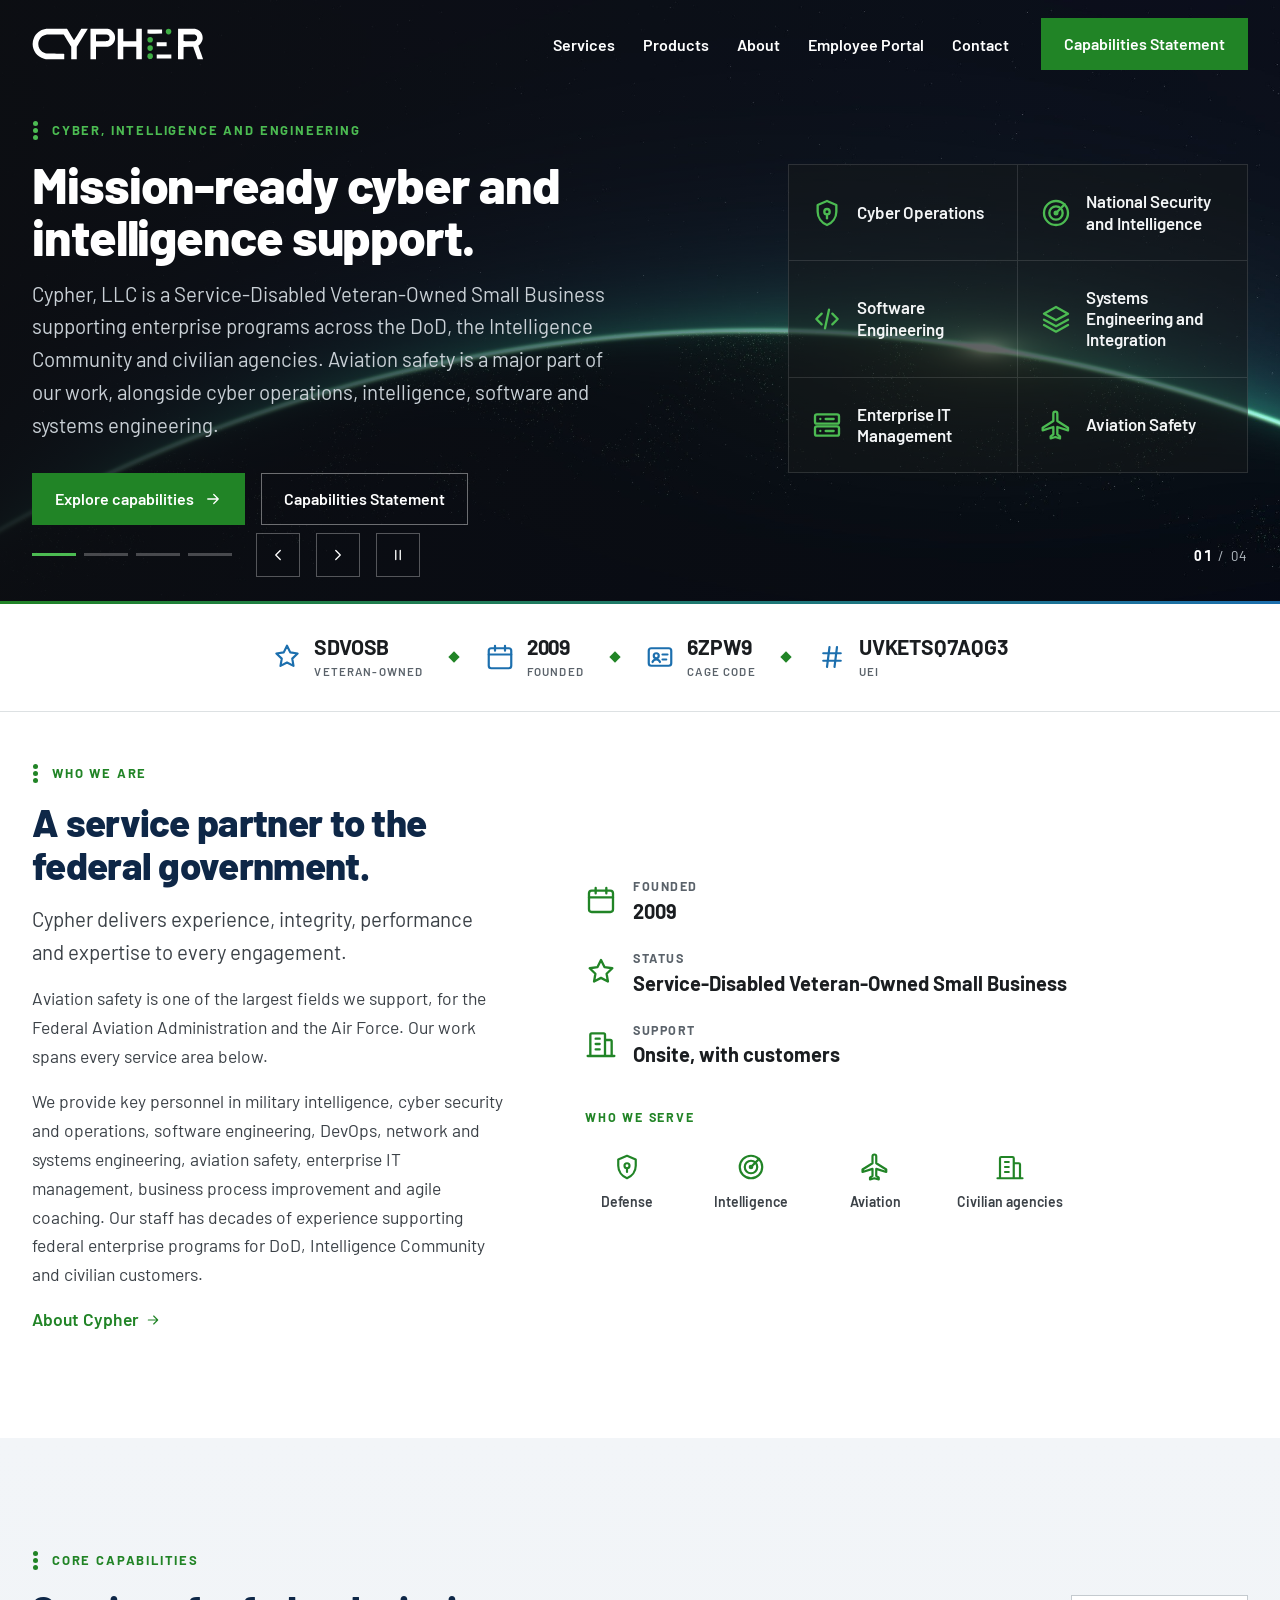
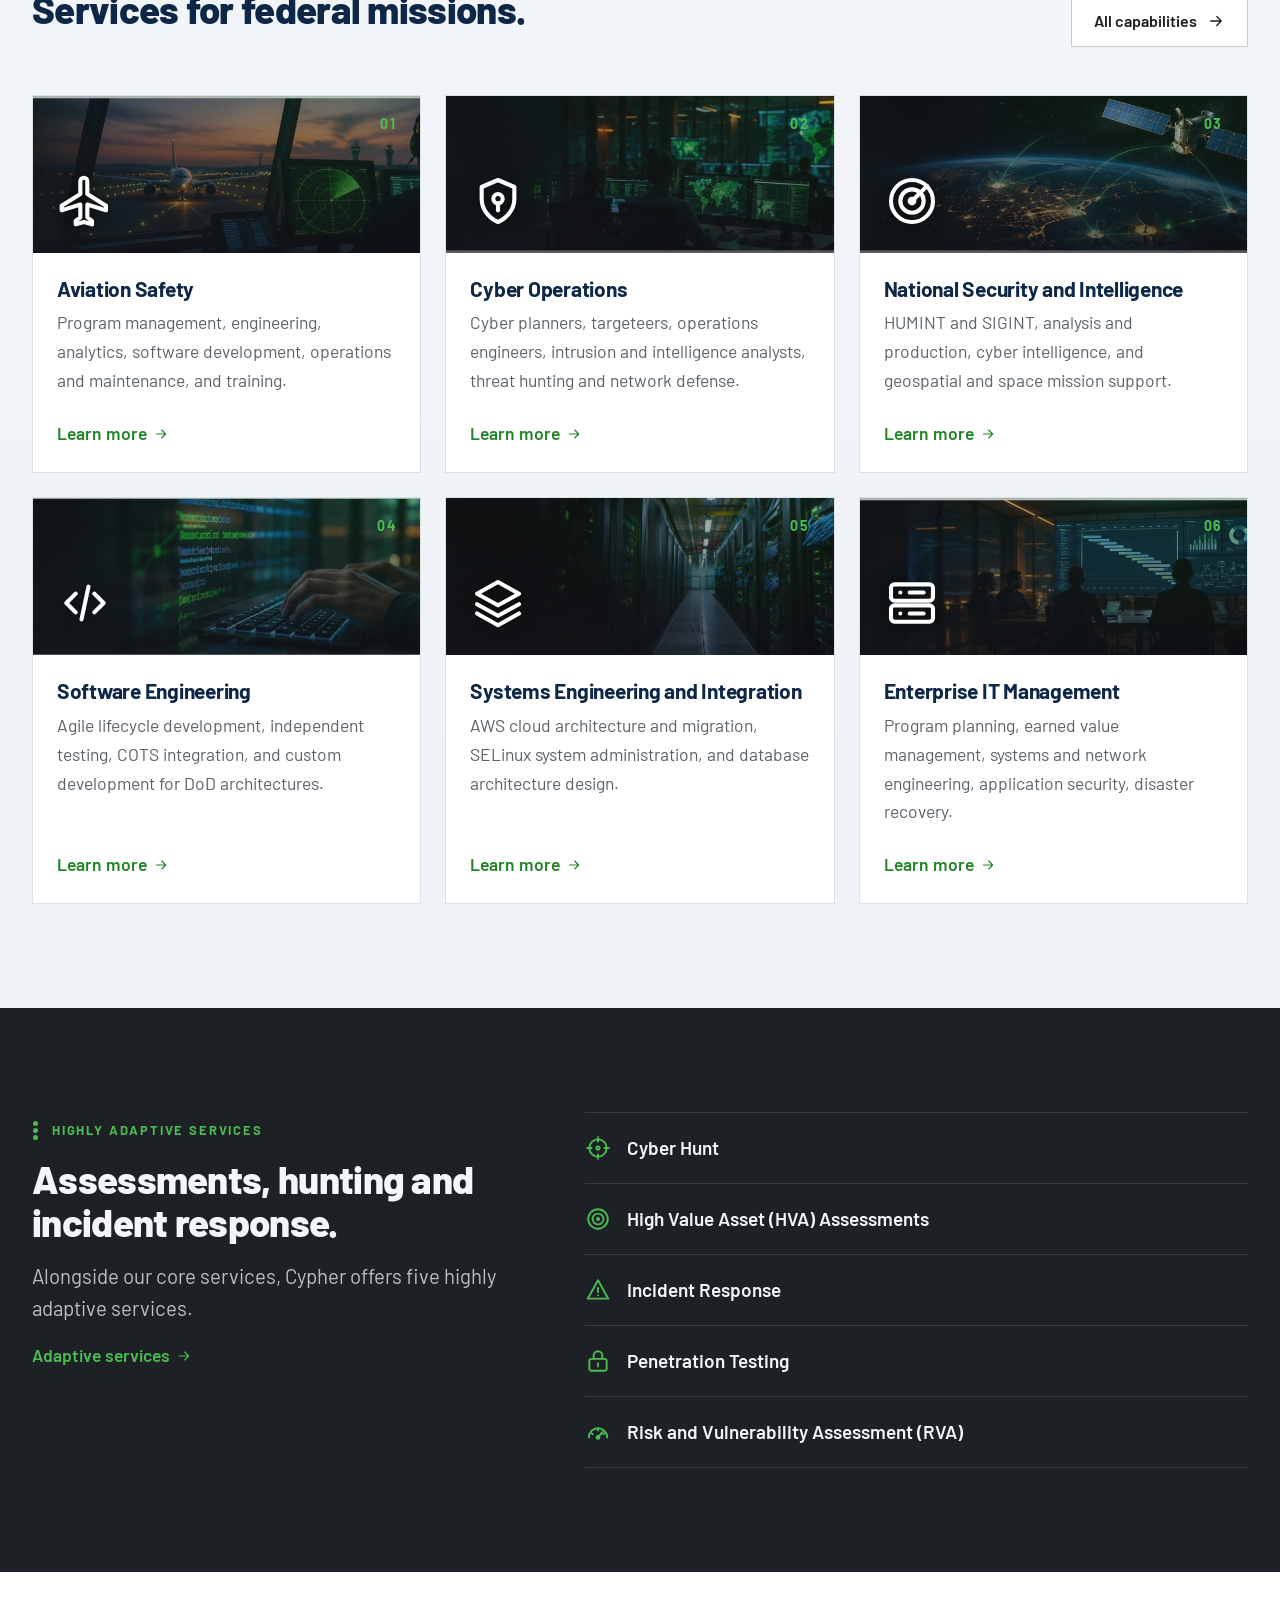
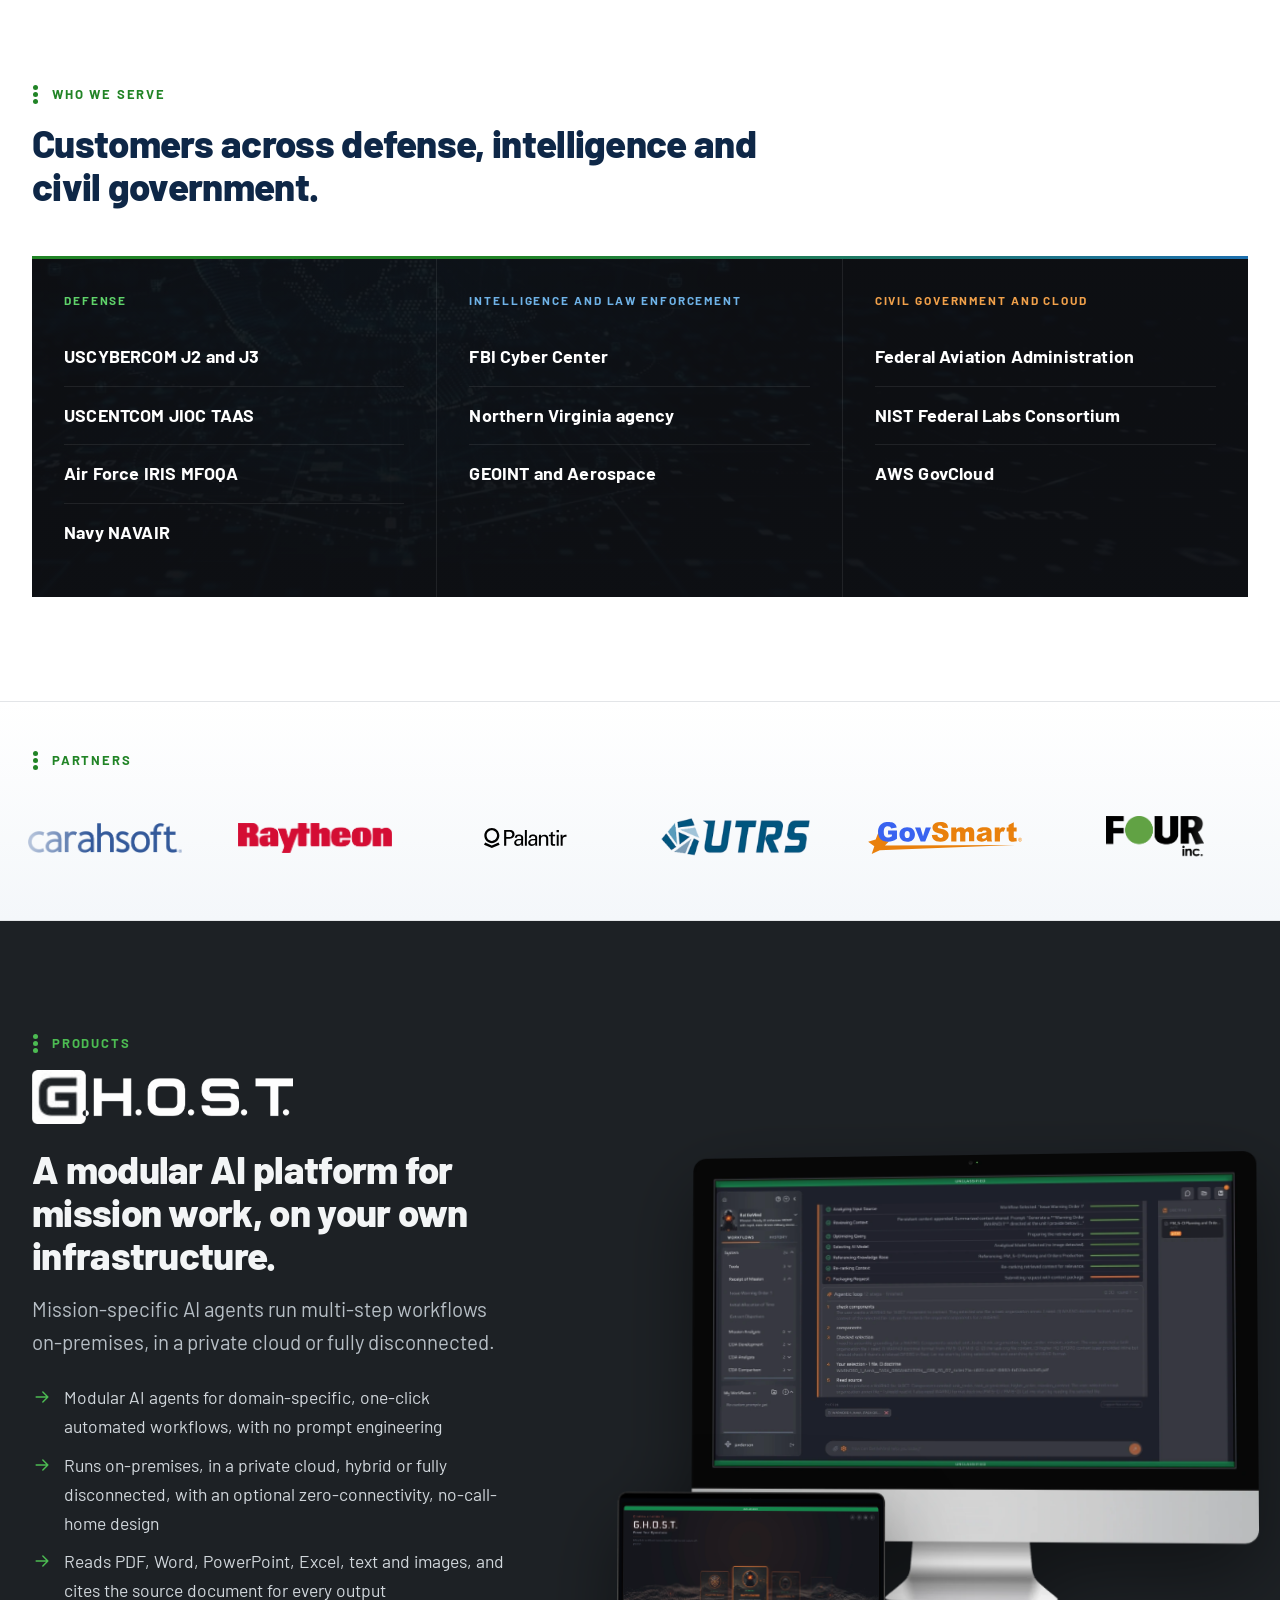
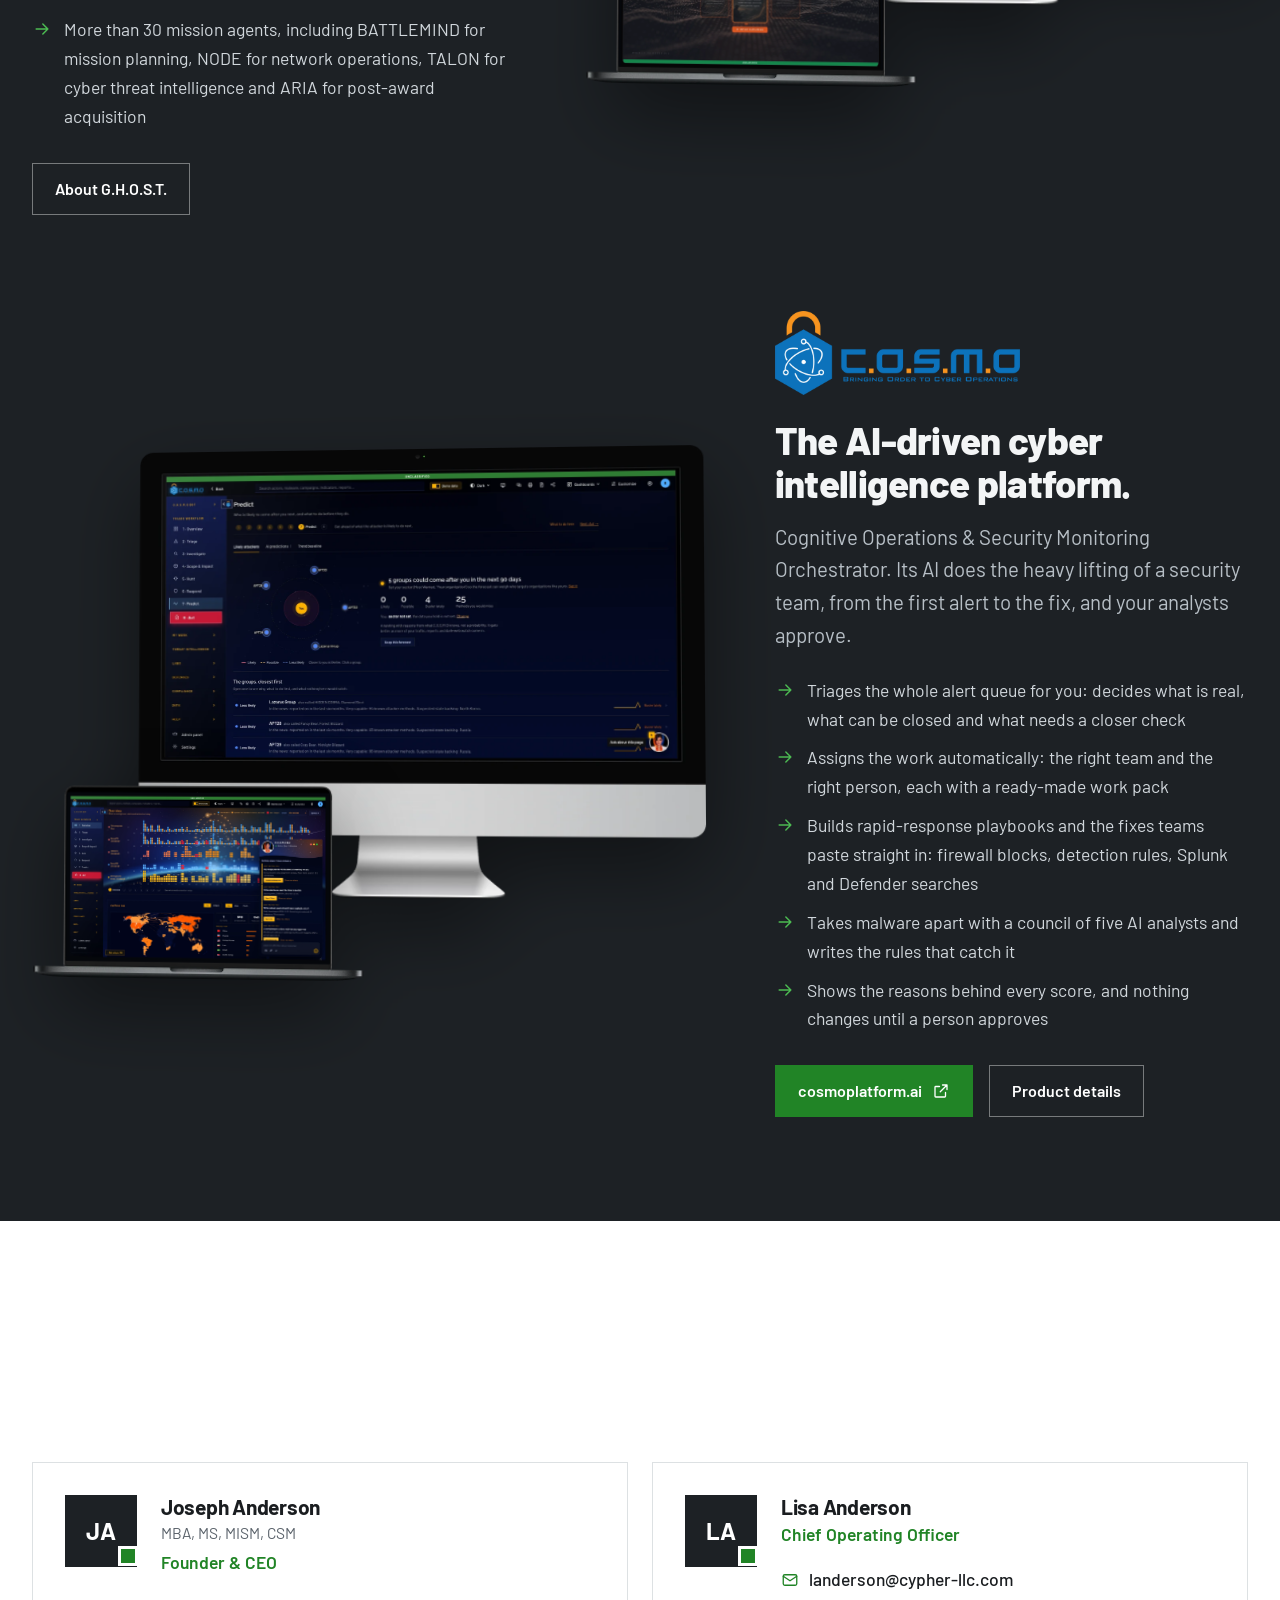
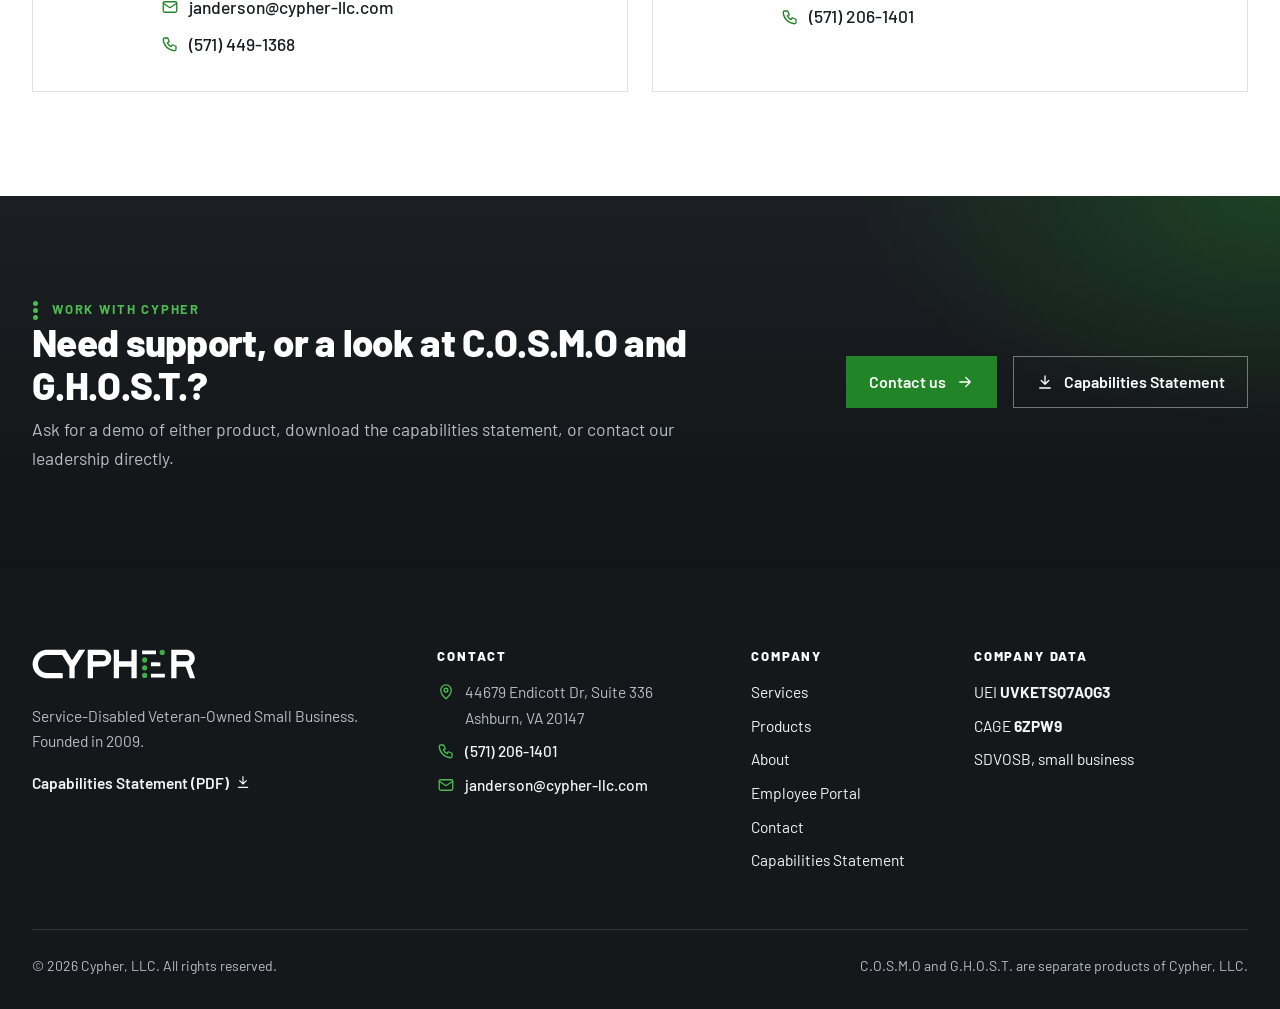
==== commit 67aae879: "C.O.S.M.O logo on the home page in its real colors (blue with orange), not the white version; sized " ====
--- a/index.html
+++ b/index.html
@@ -9,7 +9,7 @@
 <link rel="icon" href="assets/img/favicon.svg" type="image/svg+xml">
 <link rel="preload" href="assets/fonts/barlow-600.woff2" as="font" type="font/woff2" crossorigin>
 <link rel="preload" href="assets/fonts/barlow-800.woff2" as="font" type="font/woff2" crossorigin>
-<link rel="stylesheet" href="css/site.css?v=20261103d">
+<link rel="stylesheet" href="css/site.css?v=20261103e">
 <script>(function(d){d.className+=" js";try{if(!matchMedia("(prefers-reduced-motion: reduce)").matches&&"IntersectionObserver" in window)d.className+=" motion"}catch(e){}})(document.documentElement);</script>
 </head>
 <body>
@@ -225,7 +225,7 @@
       </div>
       <div class="product flip">
         <div class="copy reveal">
-          <img class="mark" src="assets/img/cosmo-brand-white.png" width="400" height="137" alt="C.O.S.M.O">
+          <img class="mark" src="assets/img/cosmo-horizontal.png" width="700" height="240" alt="C.O.S.M.O, Bringing Order to Cyber Operations">
           <h2>The AI-driven cyber intelligence platform.</h2>
           <p class="lead">Cognitive Operations &amp; Security Monitoring Orchestrator. Its AI does the heavy lifting of a security team, from the first alert to the fix, and your analysts approve.</p>
           <ul class="checks"><li><svg class="" aria-hidden="true" focusable="false"><use href="#i-arrow"/></svg>Triages the whole alert queue for you: decides what is real, what can be closed and what needs a closer check</li><li><svg class="" aria-hidden="true" focusable="false"><use href="#i-arrow"/></svg>Assigns the work automatically: the right team and the right person, each with a ready-made work pack</li><li><svg class="" aria-hidden="true" focusable="false"><use href="#i-arrow"/></svg>Builds rapid-response playbooks and the fixes teams paste straight in: firewall blocks, detection rules, Splunk and Defender searches</li><li><svg class="" aria-hidden="true" focusable="false"><use href="#i-arrow"/></svg>Takes malware apart with a council of five AI analysts and writes the rules that catch it</li><li><svg class="" aria-hidden="true" focusable="false"><use href="#i-arrow"/></svg>Shows the reasons behind every score, and nothing changes until a person approves</li></ul>
--- a/css/site.css
+++ b/css/site.css
@@ -284,6 +284,7 @@
 @media (min-width: 1100px) { .product { grid-template-columns: minmax(0, 5fr) minmax(0, 7fr); gap: var(--s10); } .product.flip { grid-template-columns: minmax(0, 7fr) minmax(0, 5fr); } .product.flip .copy { order: 2; } }
 .product + .product { margin-top: var(--s12); }
 .product .mark { height: 54px; width: auto; margin-bottom: var(--s3); }
+.product .mark[src*="cosmo"] { height: 84px; }
 .checks { margin: var(--s3) 0 var(--s4); display: grid; gap: 10px; }
 .checks li { display: flex; gap: 12px; align-items: flex-start; }
 .checks svg { width: 20px; height: 20px; color: var(--green); flex: none; margin-top: 4px; }
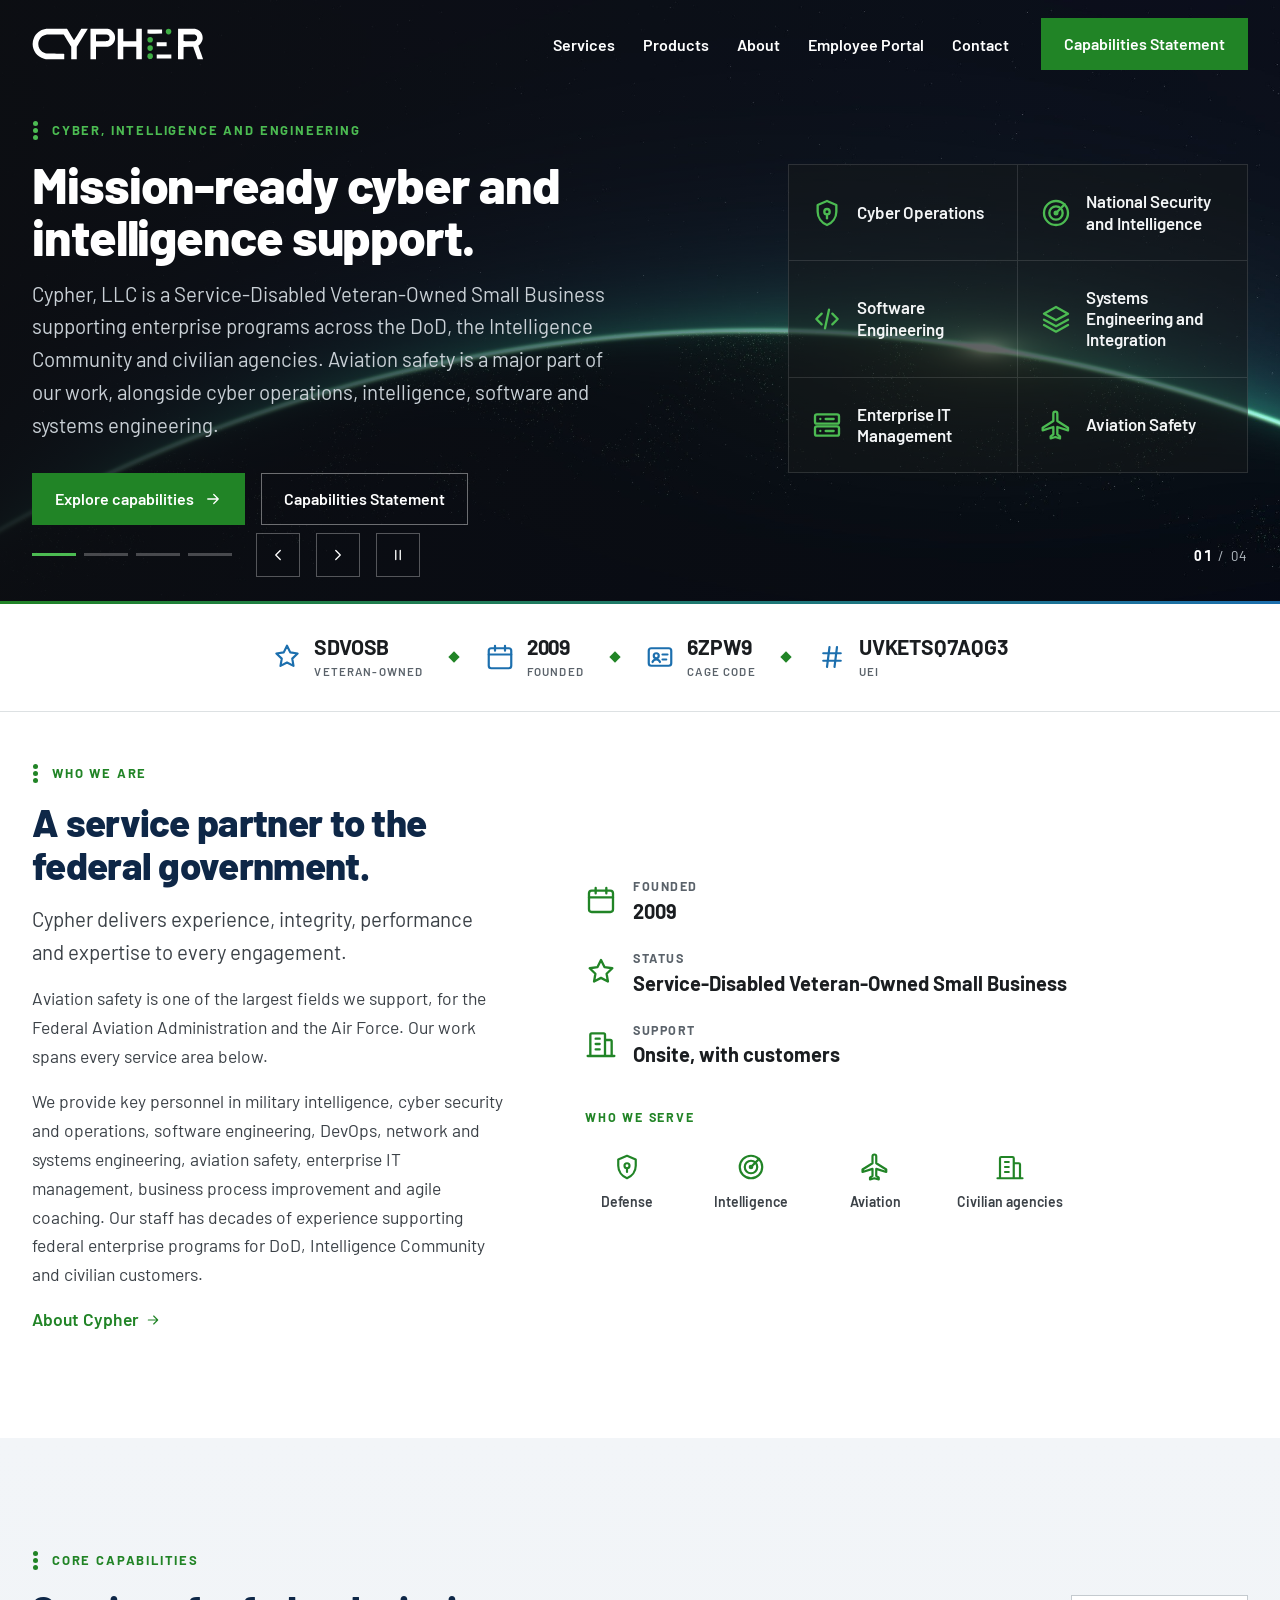
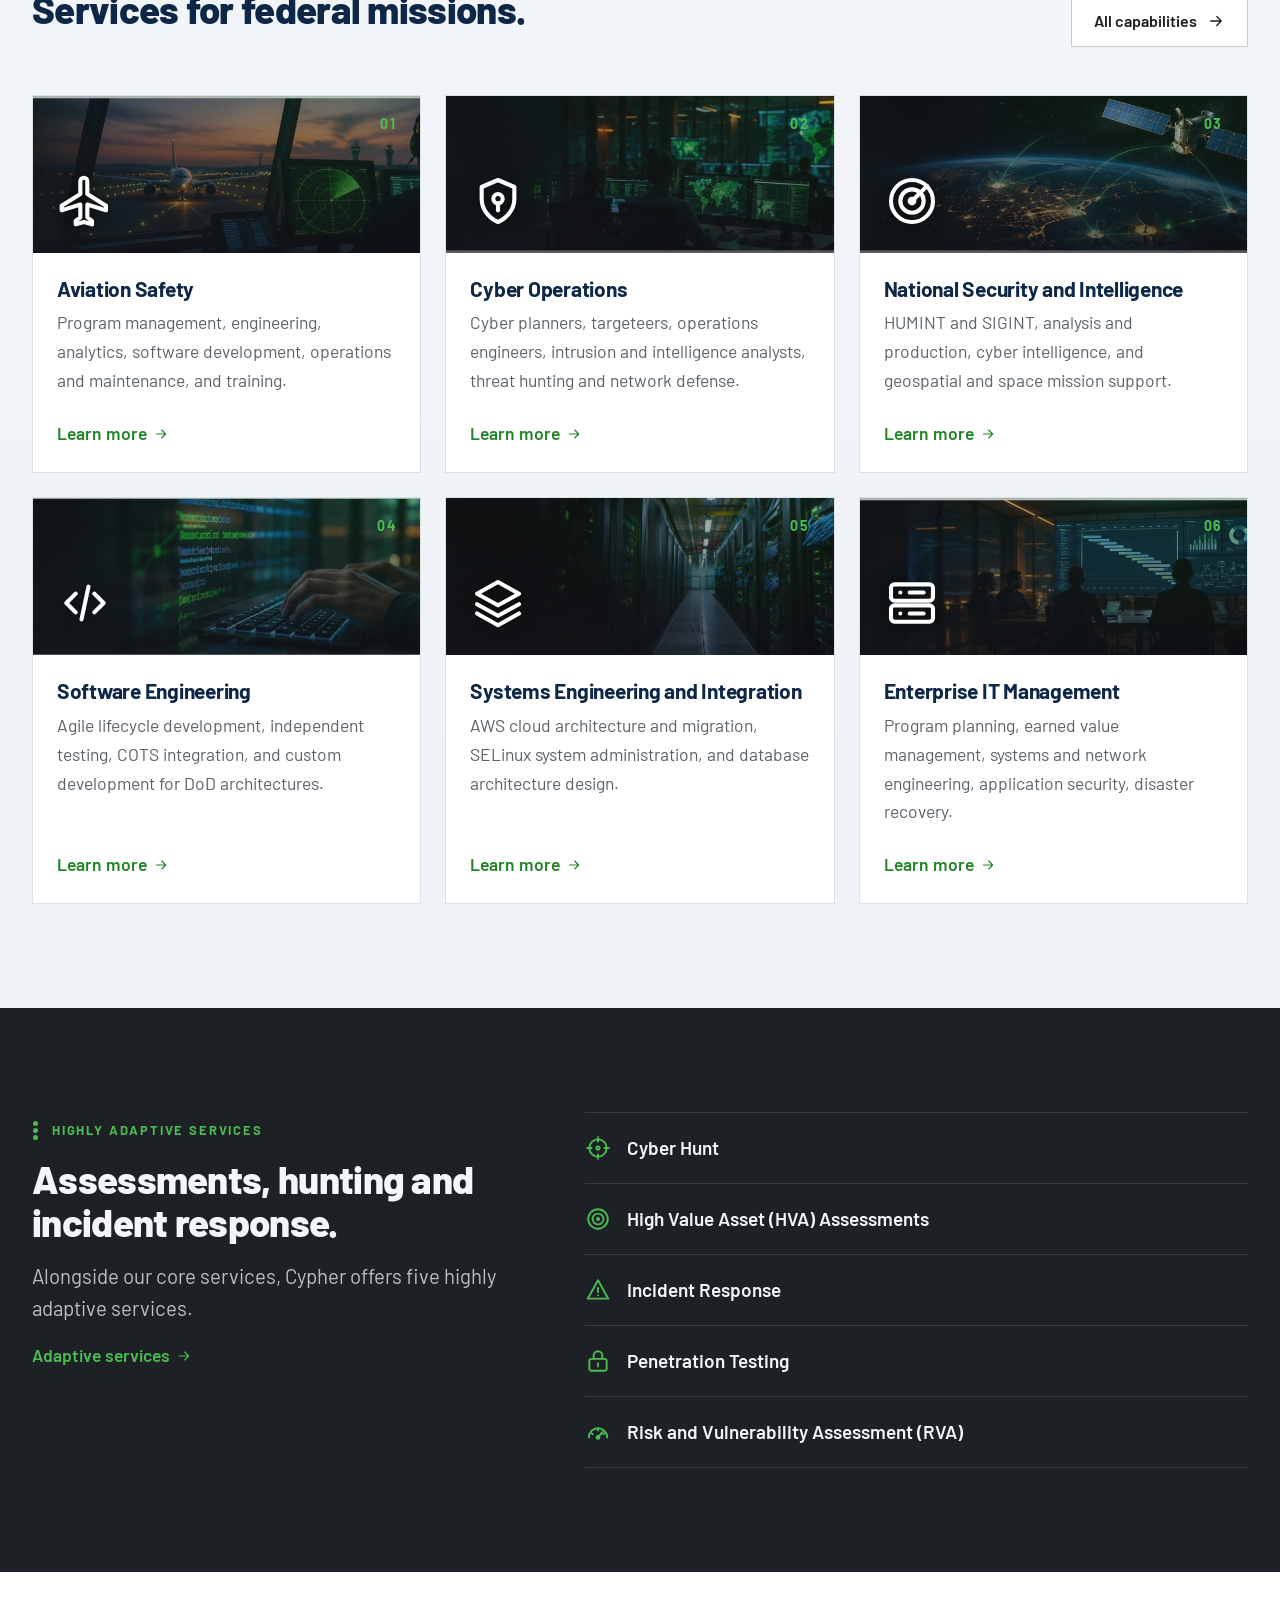
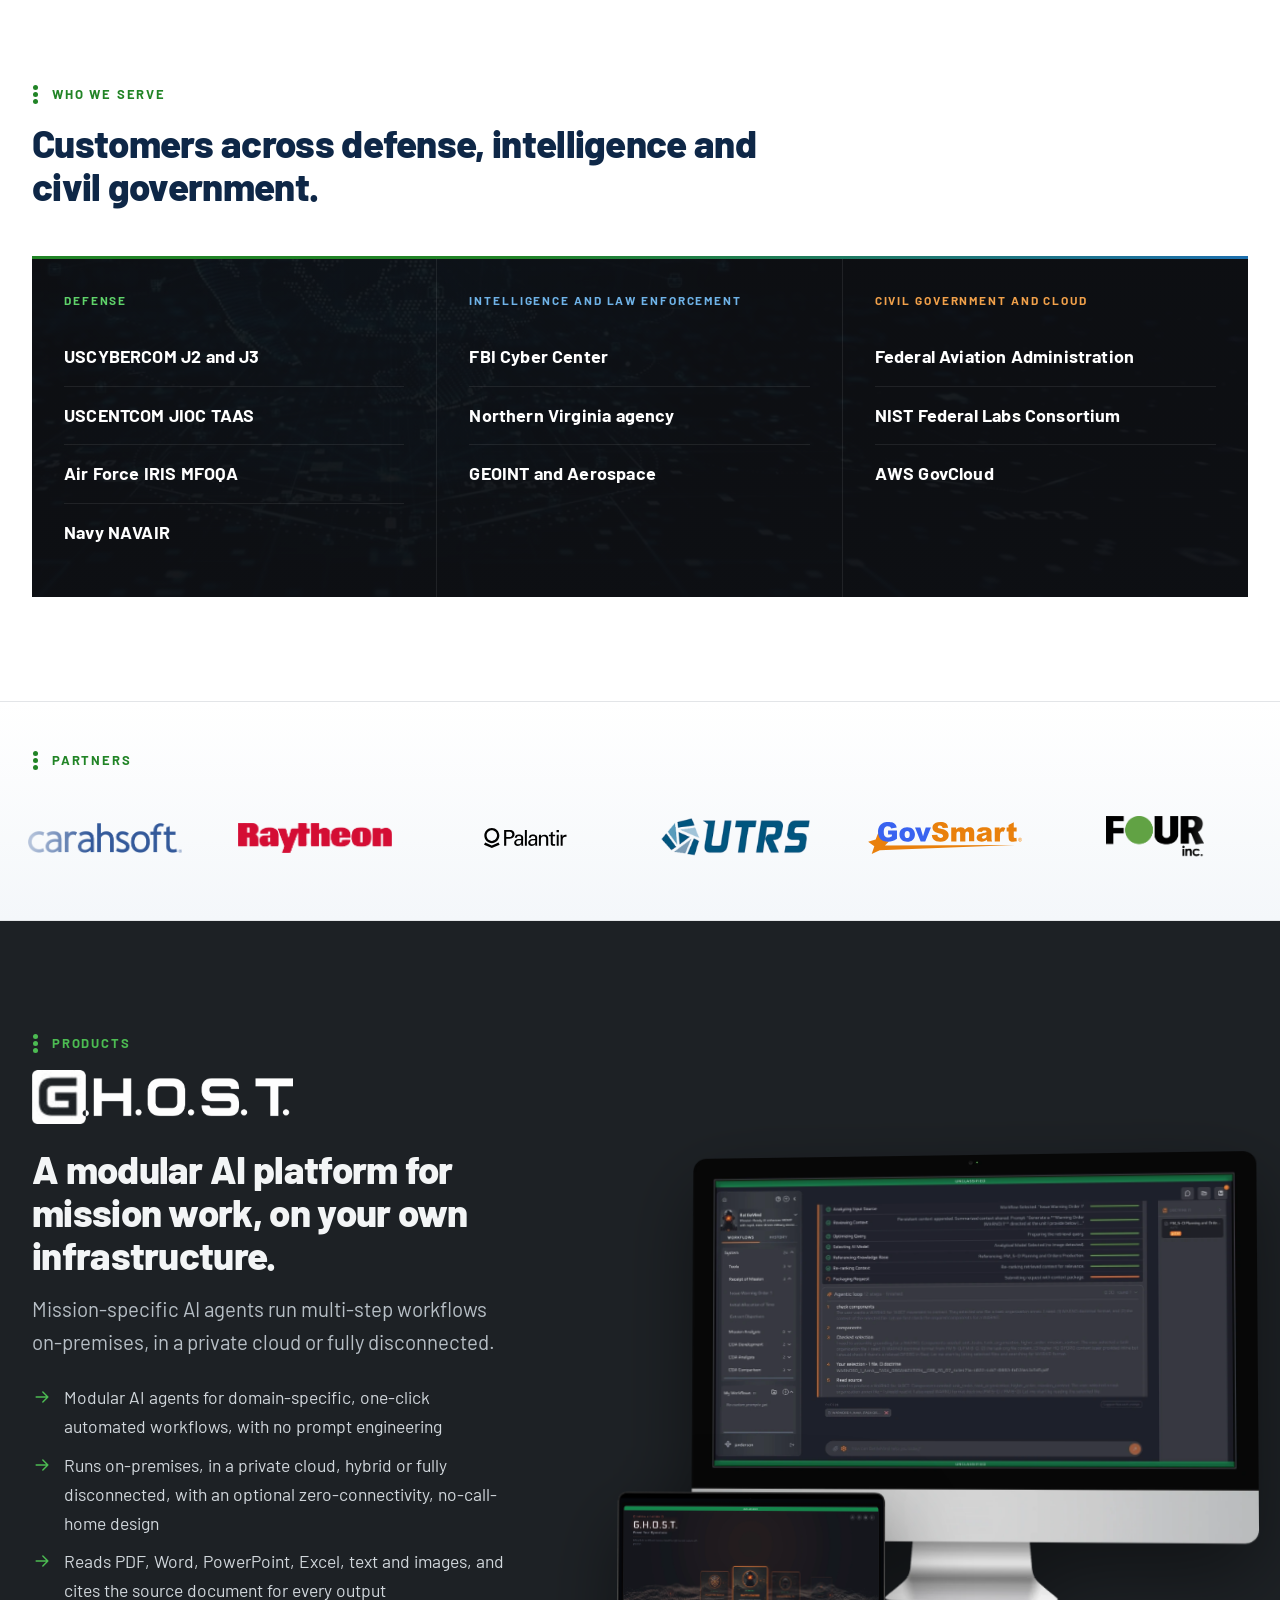
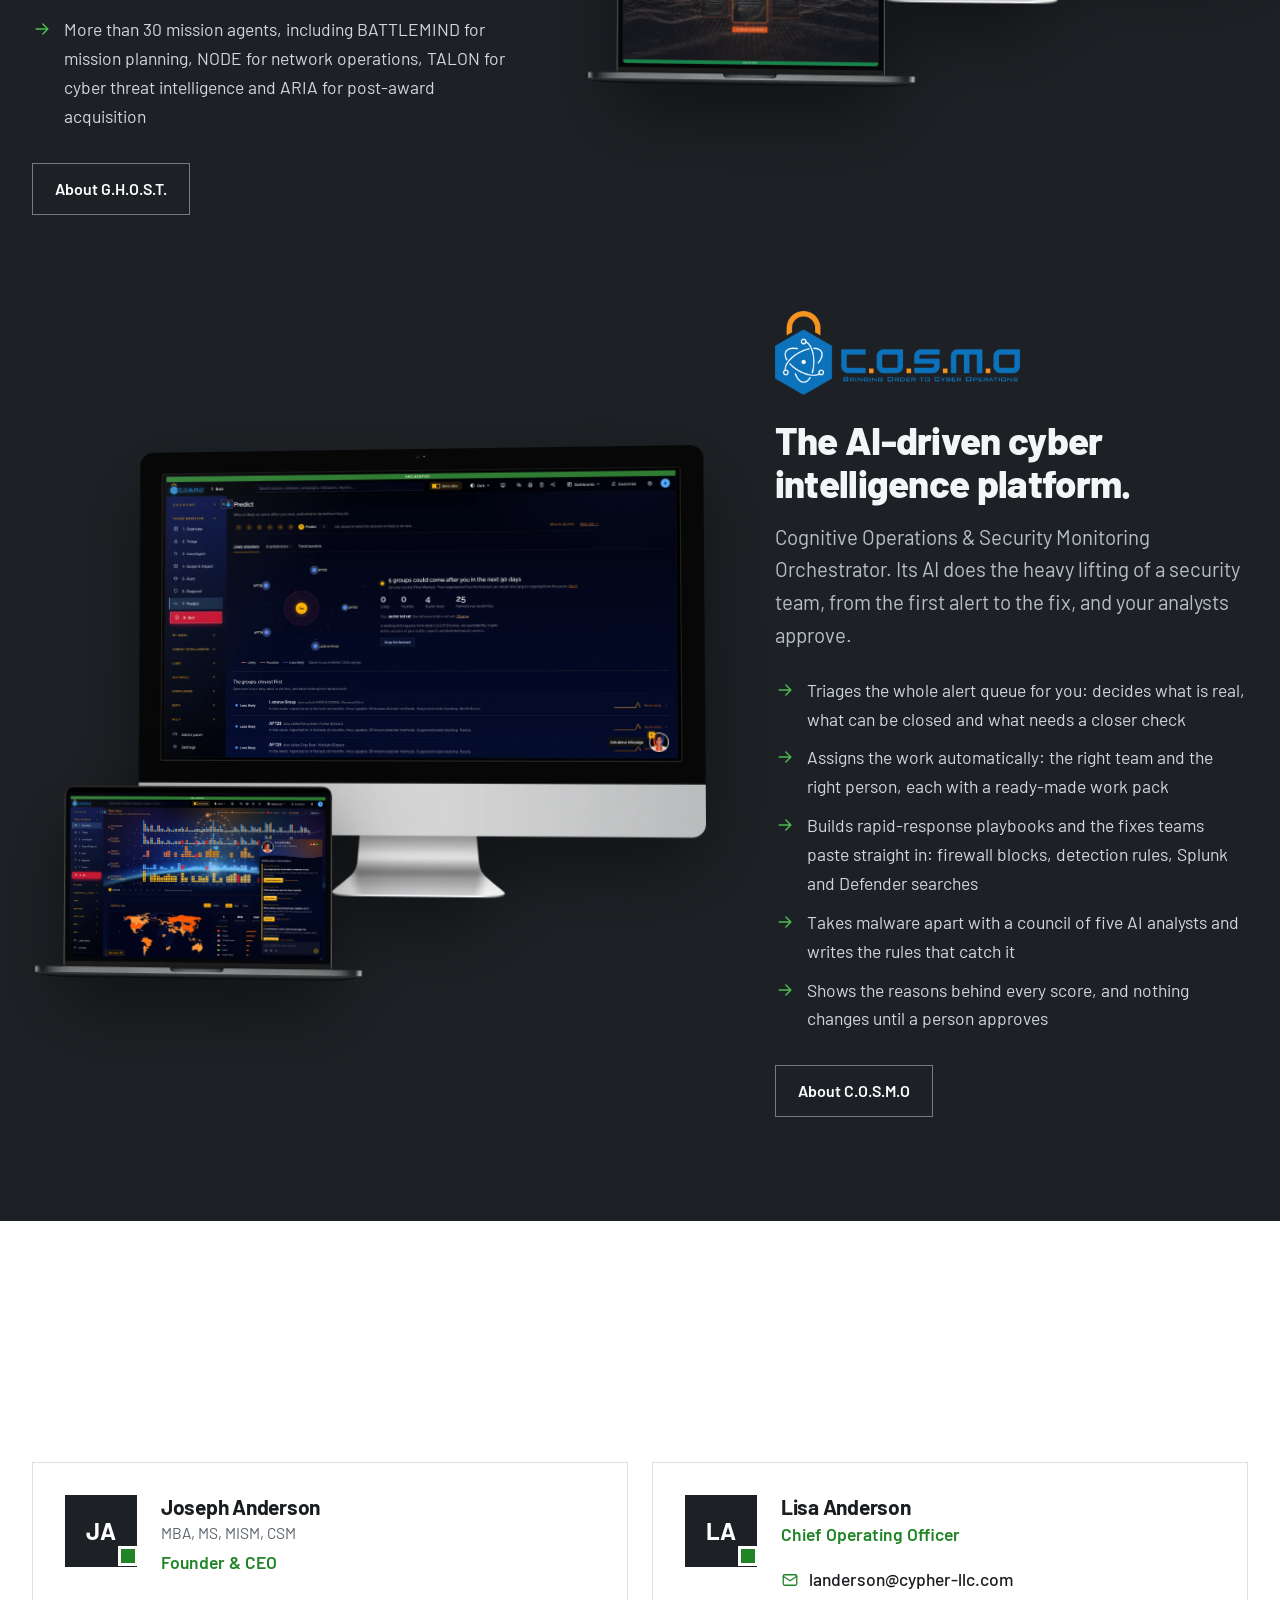
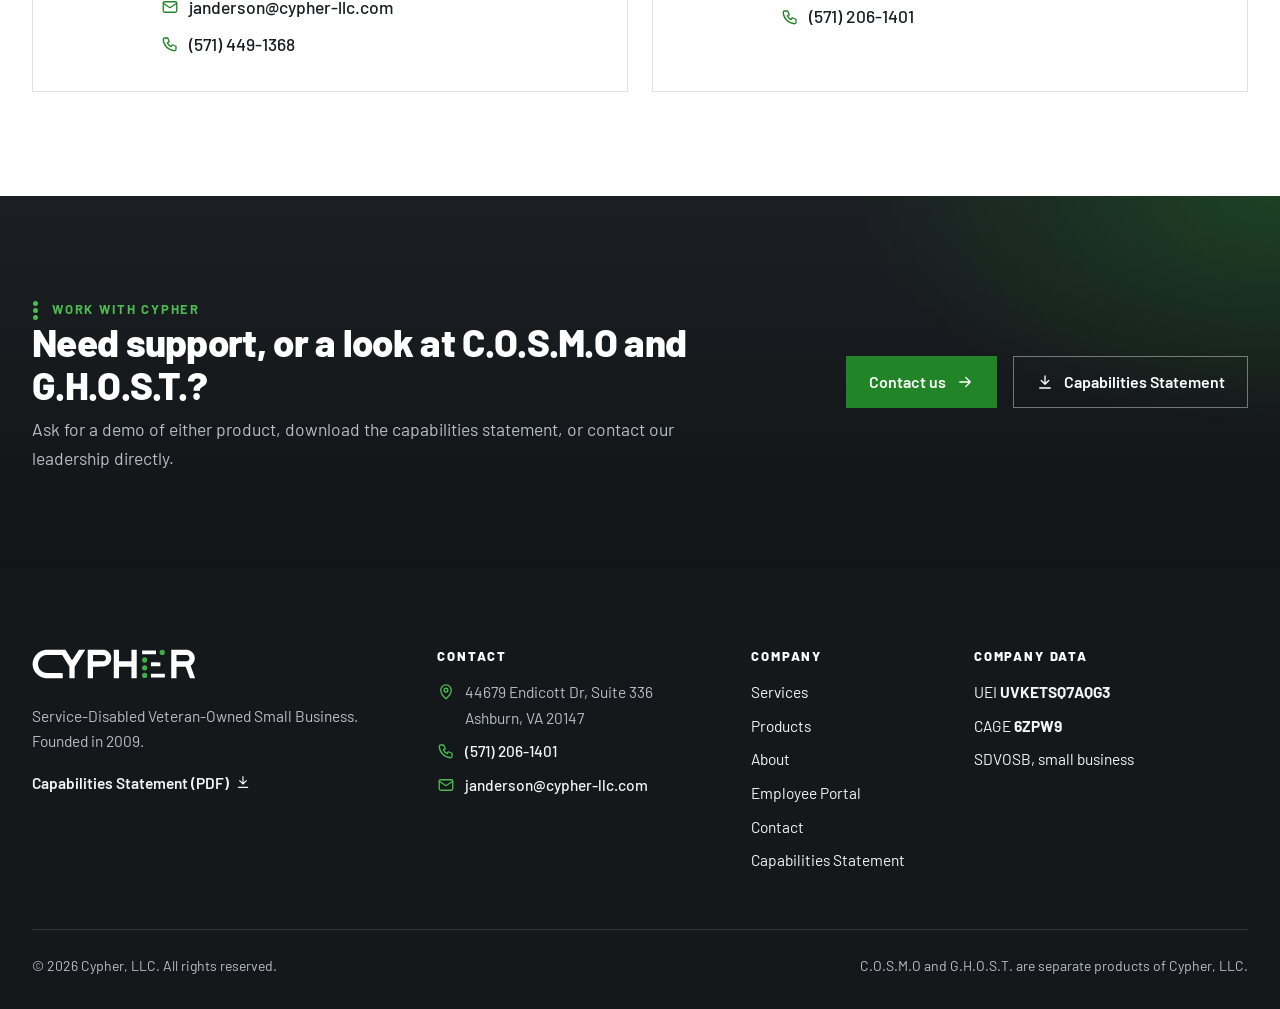
==== commit ec1cee64: "Home: both products get the same button, About G.H.O.S.T. and About C.O.S.M.O, leading to the produc" ====
--- a/index.html
+++ b/index.html
@@ -9,7 +9,7 @@
 <link rel="icon" href="assets/img/favicon.svg" type="image/svg+xml">
 <link rel="preload" href="assets/fonts/barlow-600.woff2" as="font" type="font/woff2" crossorigin>
 <link rel="preload" href="assets/fonts/barlow-800.woff2" as="font" type="font/woff2" crossorigin>
-<link rel="stylesheet" href="css/site.css?v=20261103e">
+<link rel="stylesheet" href="css/site.css?v=20261103f">
 <script>(function(d){d.className+=" js";try{if(!matchMedia("(prefers-reduced-motion: reduce)").matches&&"IntersectionObserver" in window)d.className+=" motion"}catch(e){}})(document.documentElement);</script>
 </head>
 <body>
@@ -85,7 +85,7 @@
             <p class="eyebrow">Our products</p>
             <h2 class="title">C.O.S.M.O: our threat-operations platform.</h2>
             <p class="lead">The AI-driven cyber intelligence platform. It triages every alert, takes malware apart, assigns the work and writes the response playbooks. Your analysts approve.</p>
-            <div class="btn-row"><a class="btn btn-primary" href="https://cosmoplatform.ai">Visit cosmoplatform.ai <svg class="" aria-hidden="true" focusable="false"><use href="#i-external"/></svg></a><a class="btn btn-outline" href="products.html">Our products</a></div>
+            <div class="btn-row"><a class="btn btn-primary" href="products.html#cosmo">About C.O.S.M.O <svg class="" aria-hidden="true" focusable="false"><use href="#i-arrow"/></svg></a><a class="btn btn-outline" href="contact.html">Ask for a demo</a></div>
           </div>
           <div class="visual"><div class="duo"><figure class="device monitor mocked"><img src="assets/img/mock/cosmo-triage-imac.webp?v=20261103c" loading="lazy" alt="C.O.S.M.O Triage screen ranking alerts"></figure><figure class="device laptop mocked"><img src="assets/img/mock/cosmo-overview-macbook.webp?v=20261103c" loading="lazy" alt="C.O.S.M.O Overview screen with live threat map"></figure></div></div>
         </div>
@@ -229,7 +229,7 @@
           <h2>The AI-driven cyber intelligence platform.</h2>
           <p class="lead">Cognitive Operations &amp; Security Monitoring Orchestrator. Its AI does the heavy lifting of a security team, from the first alert to the fix, and your analysts approve.</p>
           <ul class="checks"><li><svg class="" aria-hidden="true" focusable="false"><use href="#i-arrow"/></svg>Triages the whole alert queue for you: decides what is real, what can be closed and what needs a closer check</li><li><svg class="" aria-hidden="true" focusable="false"><use href="#i-arrow"/></svg>Assigns the work automatically: the right team and the right person, each with a ready-made work pack</li><li><svg class="" aria-hidden="true" focusable="false"><use href="#i-arrow"/></svg>Builds rapid-response playbooks and the fixes teams paste straight in: firewall blocks, detection rules, Splunk and Defender searches</li><li><svg class="" aria-hidden="true" focusable="false"><use href="#i-arrow"/></svg>Takes malware apart with a council of five AI analysts and writes the rules that catch it</li><li><svg class="" aria-hidden="true" focusable="false"><use href="#i-arrow"/></svg>Shows the reasons behind every score, and nothing changes until a person approves</li></ul>
-          <div class="btn-row"><a class="btn btn-primary" href="https://cosmoplatform.ai">cosmoplatform.ai <svg class="" aria-hidden="true" focusable="false"><use href="#i-external"/></svg></a><a class="btn btn-outline" href="products.html">Product details</a></div>
+          <div class="btn-row"><a class="btn btn-outline" href="products.html#cosmo">About C.O.S.M.O</a></div>
         </div>
         <div class="tilt-in"><div class="duo"><figure class="device monitor mocked"><img src="assets/img/mock/cosmo-predict-imac.webp?v=20261103c" loading="lazy" alt="C.O.S.M.O Predict screen listing the groups most likely to come next"></figure><figure class="device laptop mocked"><img src="assets/img/mock/cosmo-overview-macbook.webp?v=20261103c" loading="lazy" alt="C.O.S.M.O Overview screen with live threat map and workflow"></figure></div></div>
       </div>
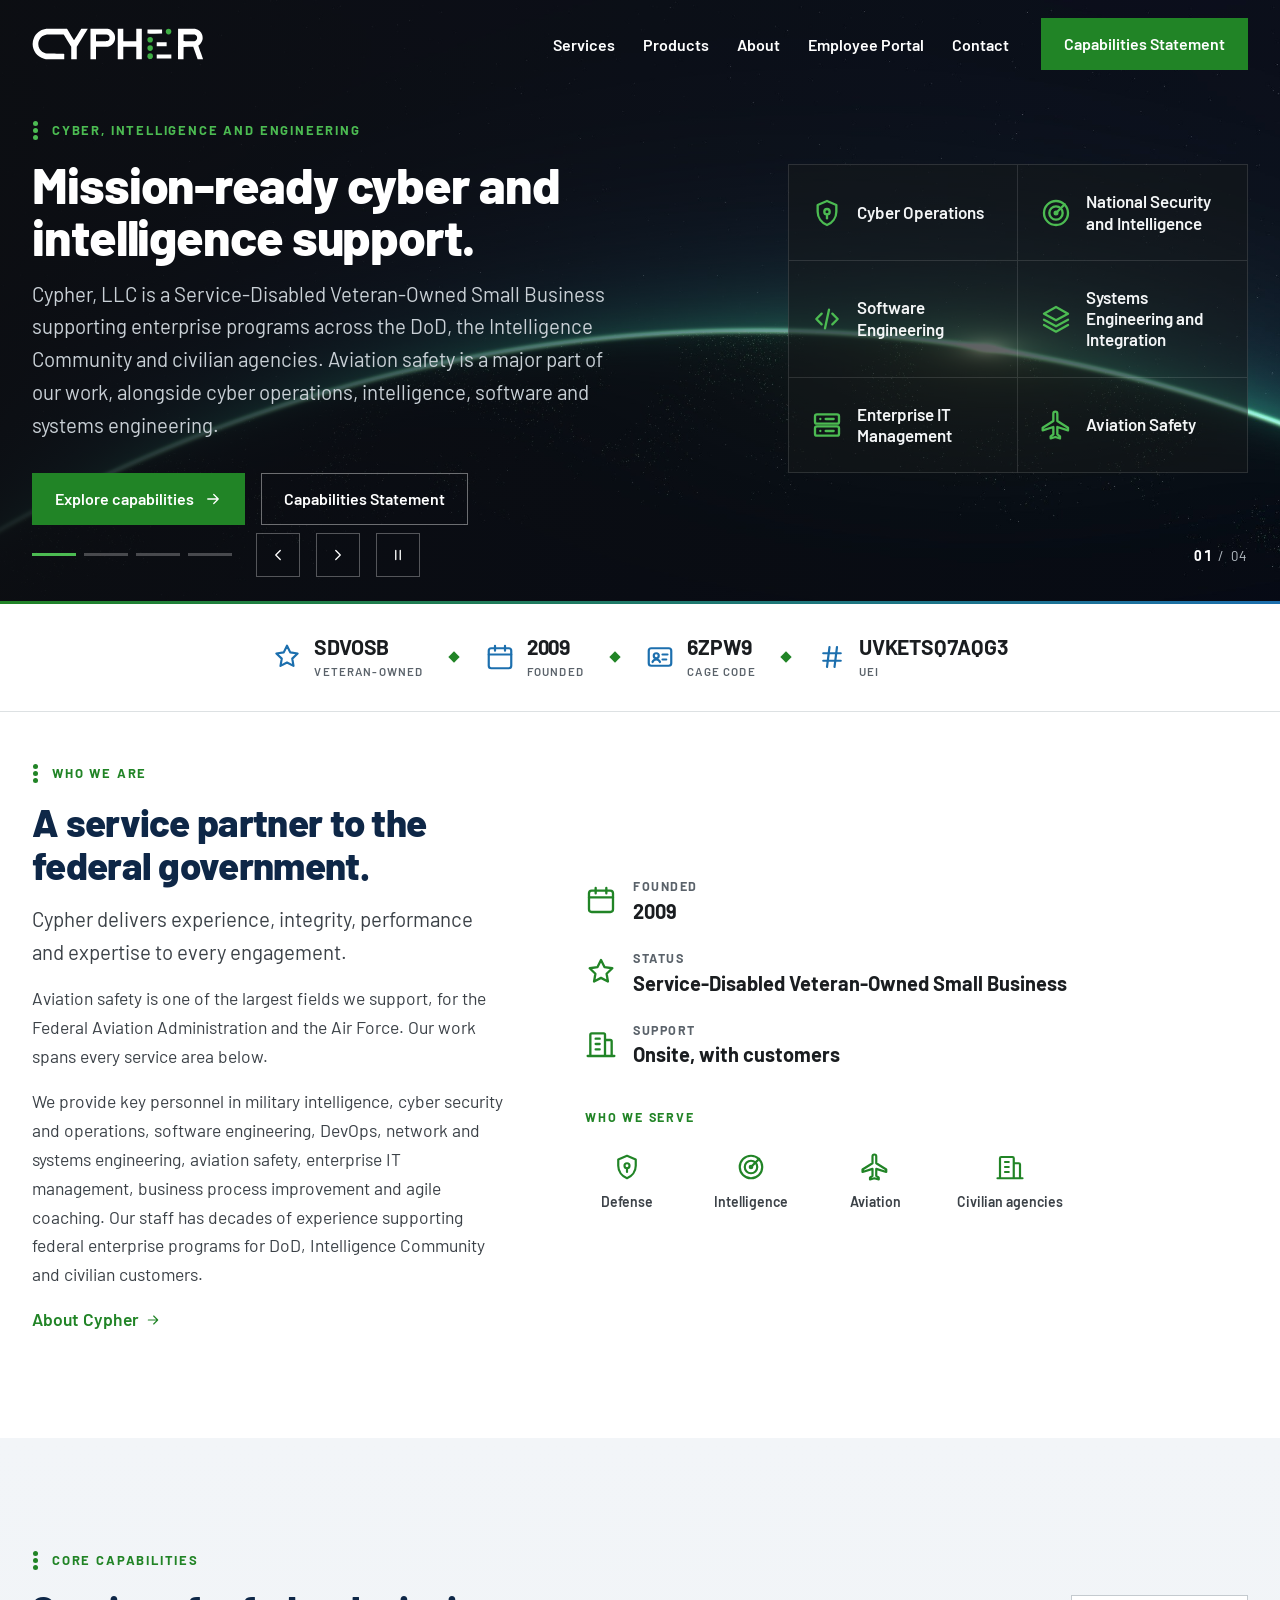
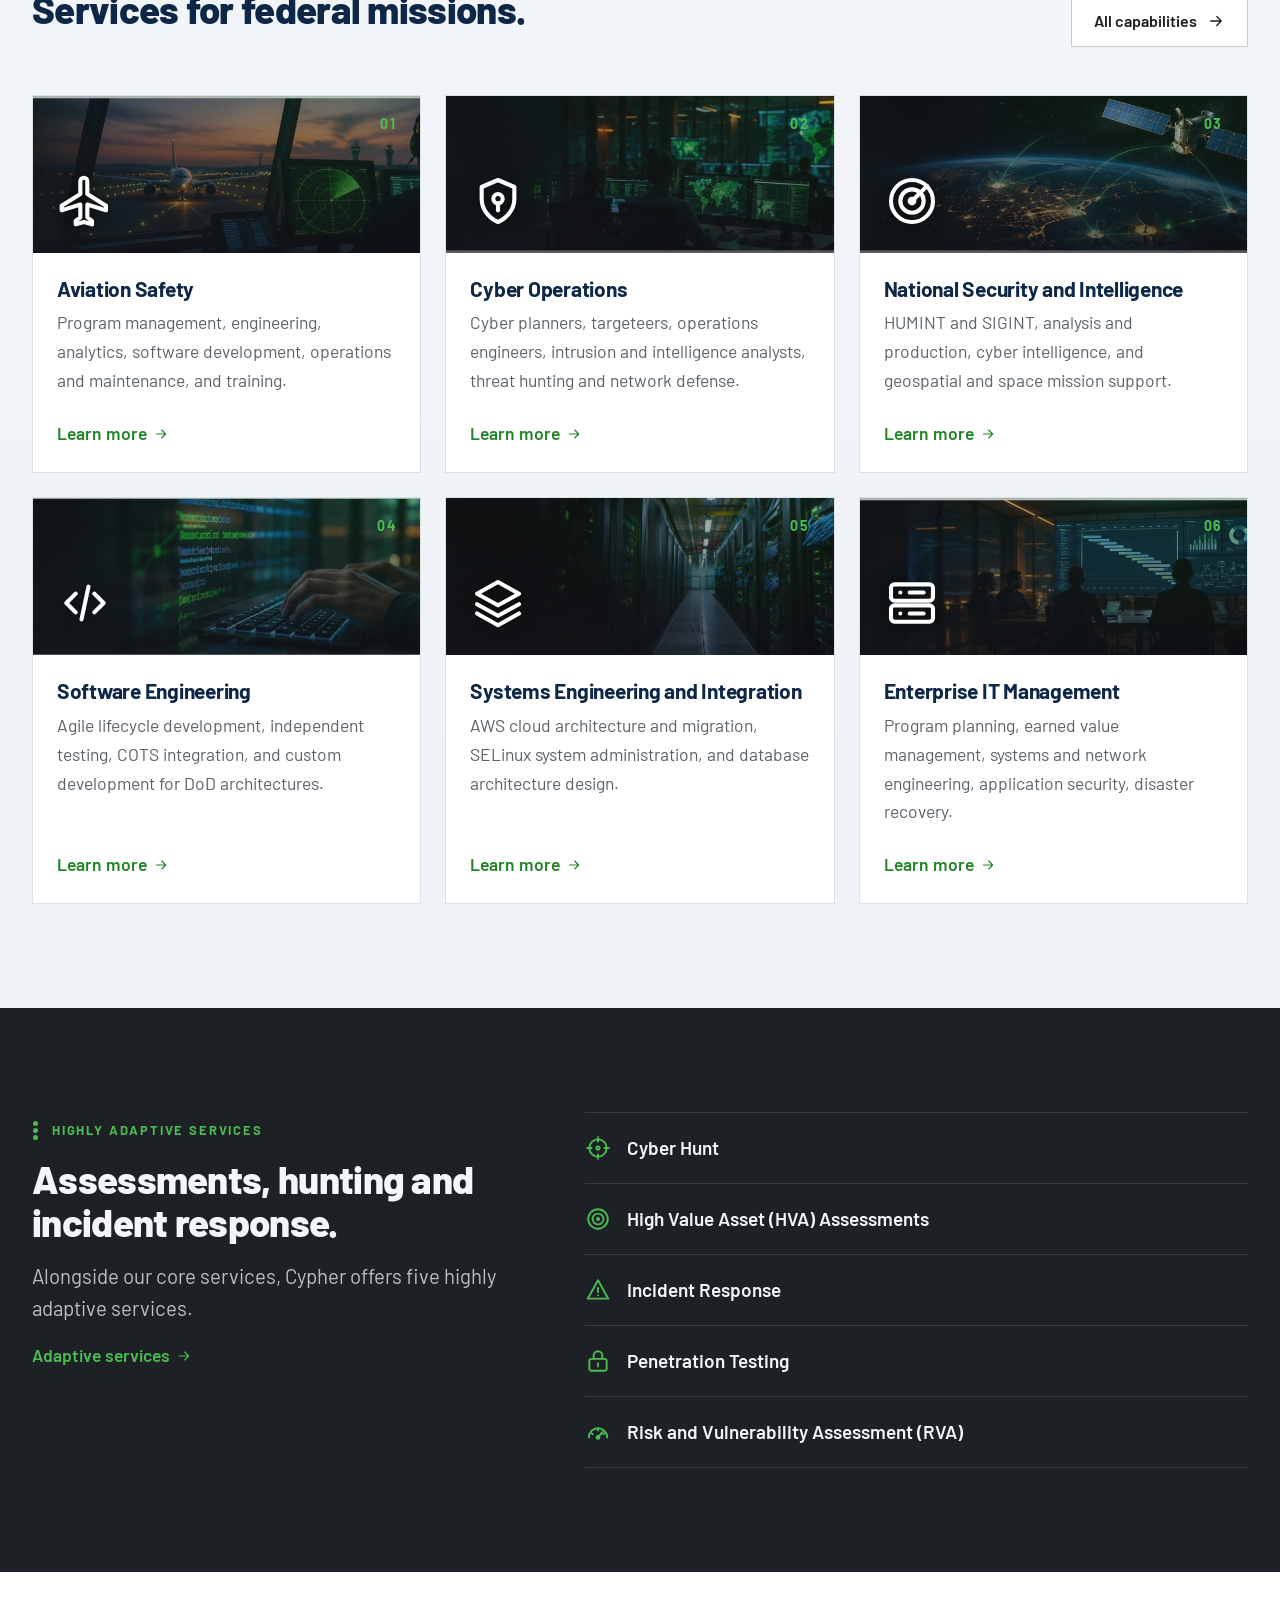
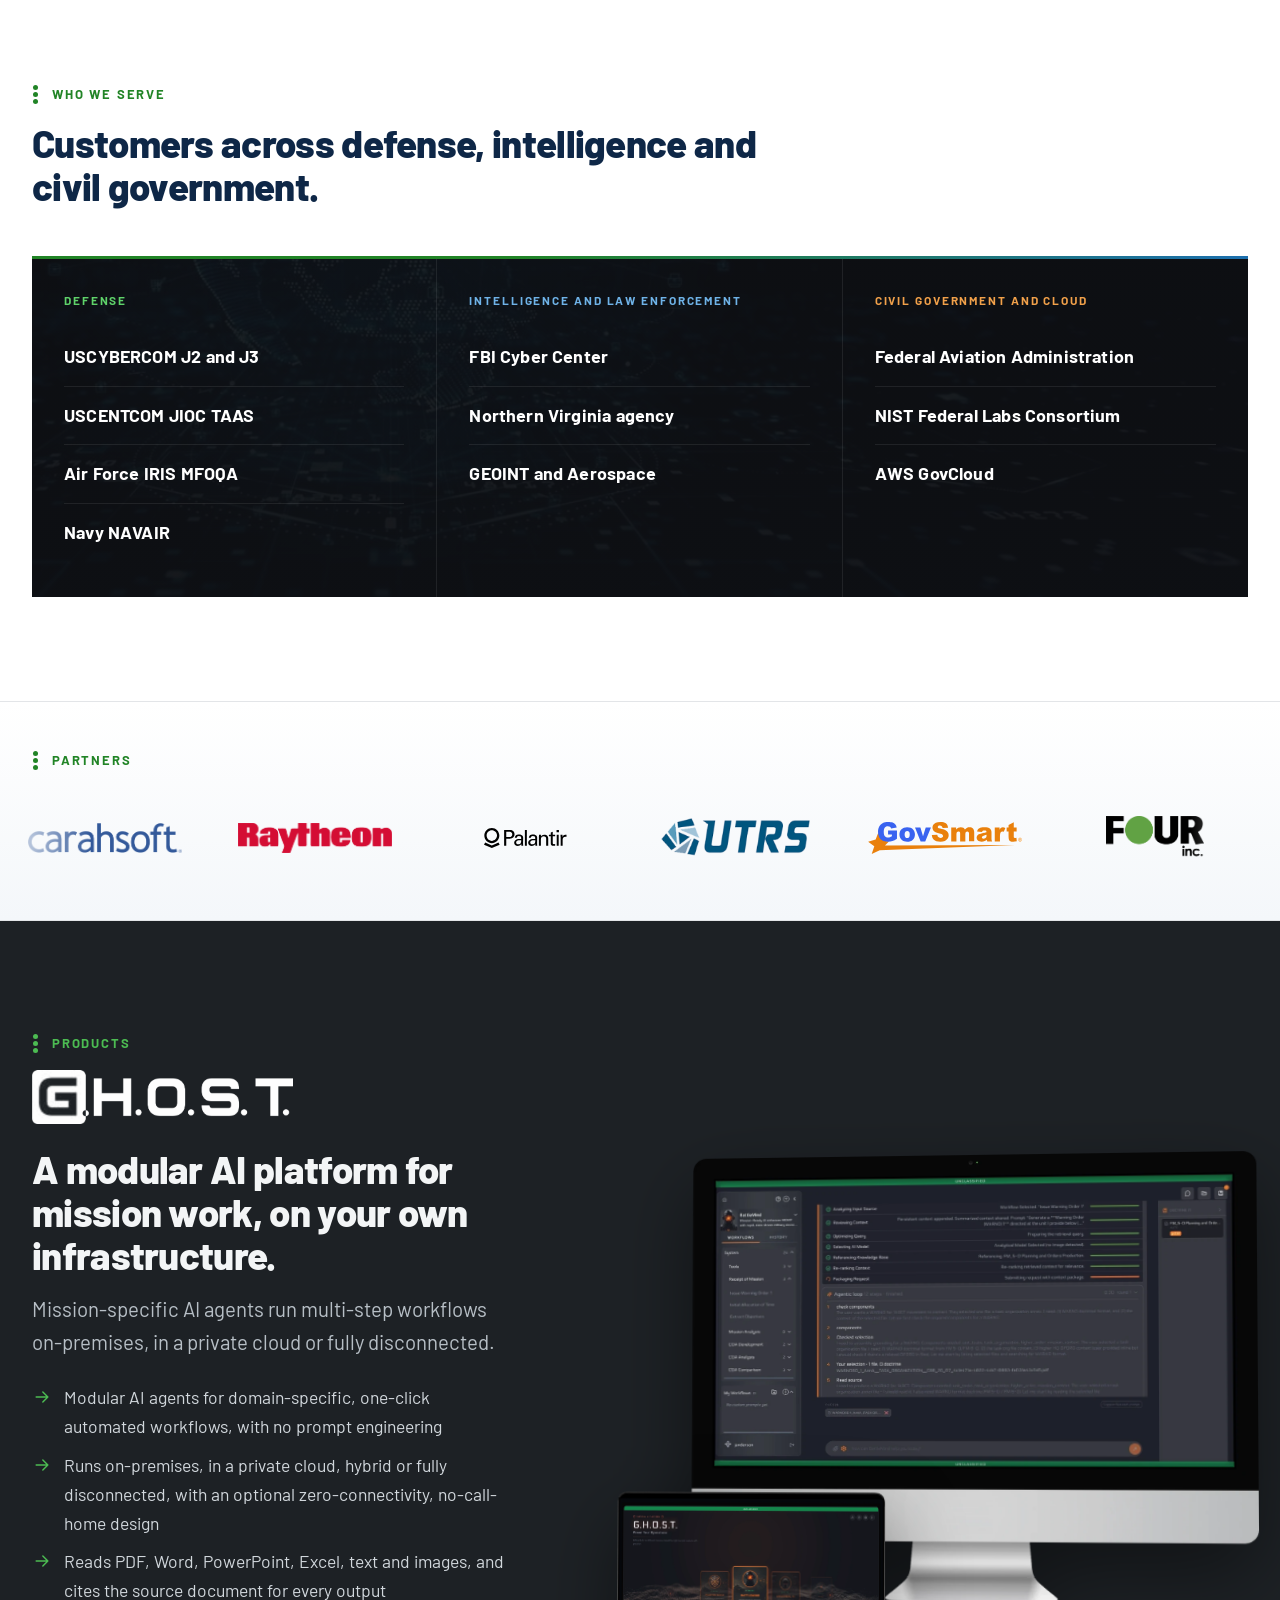
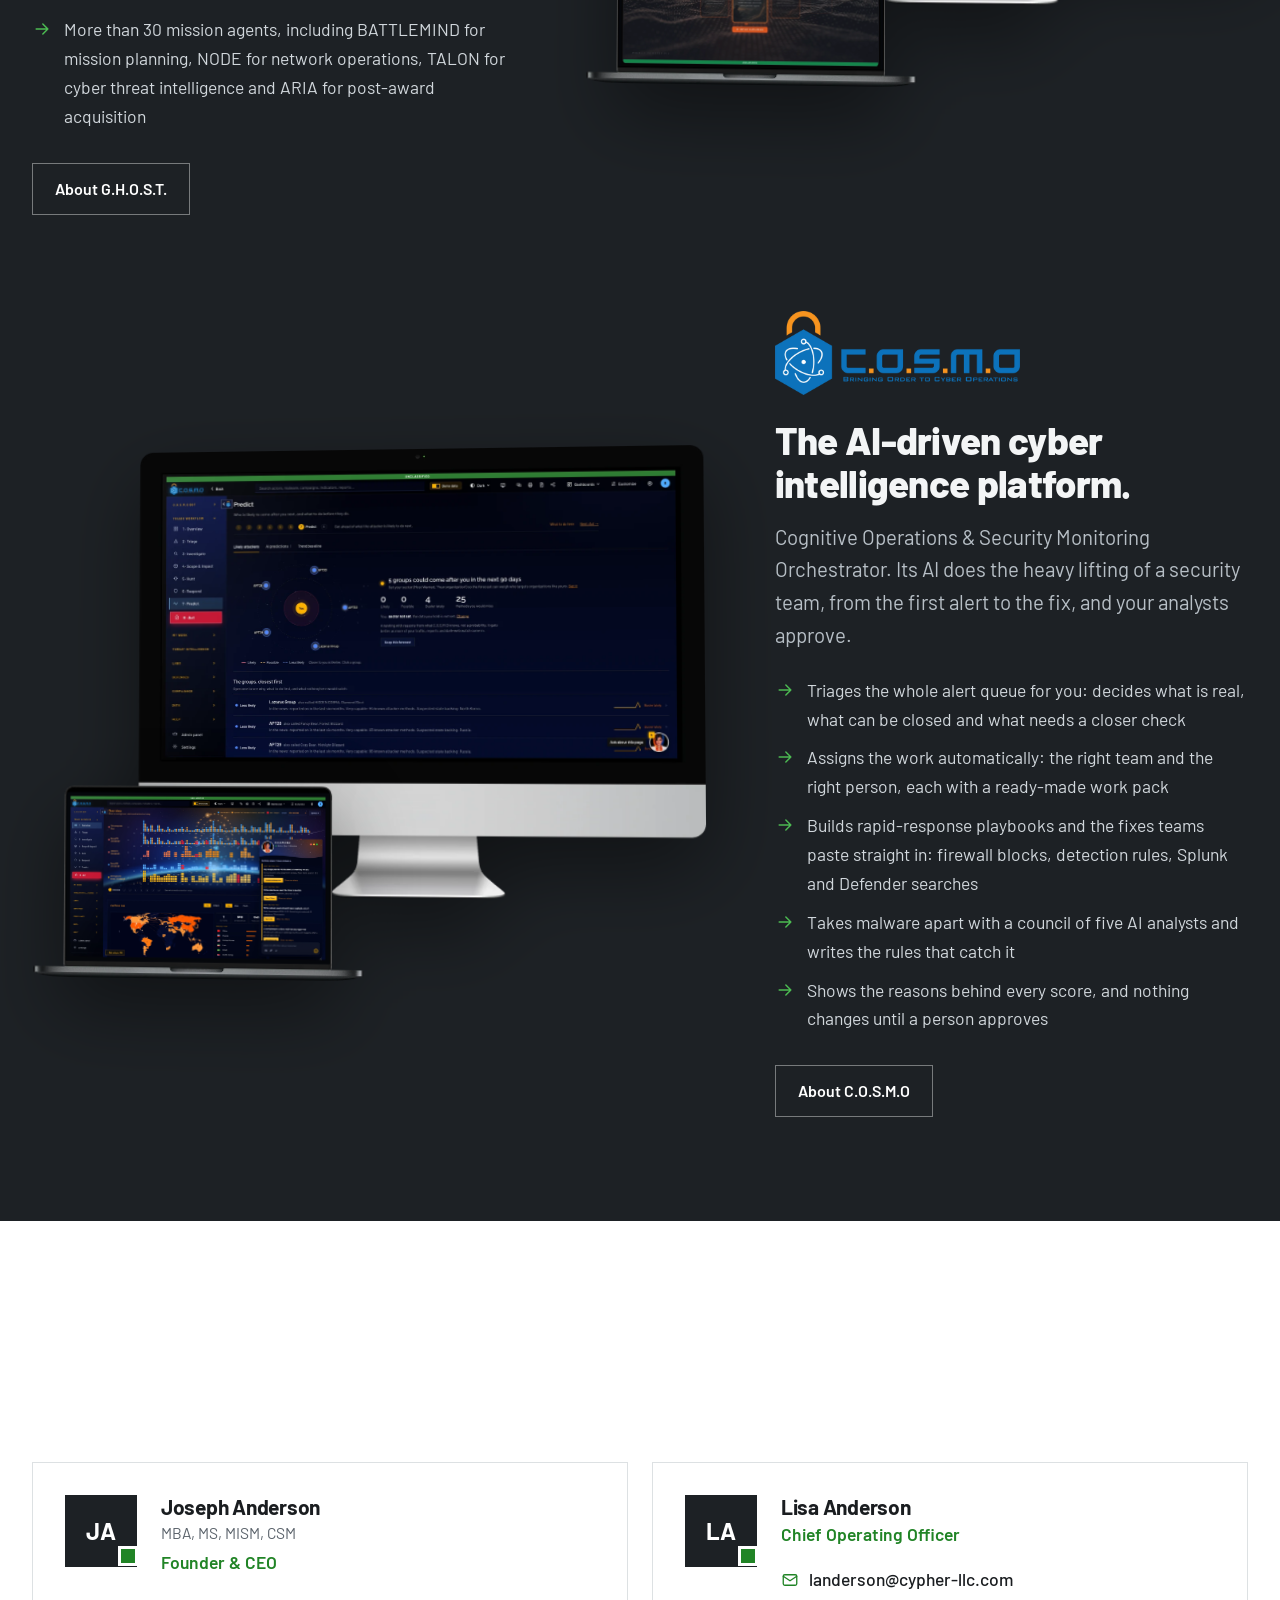
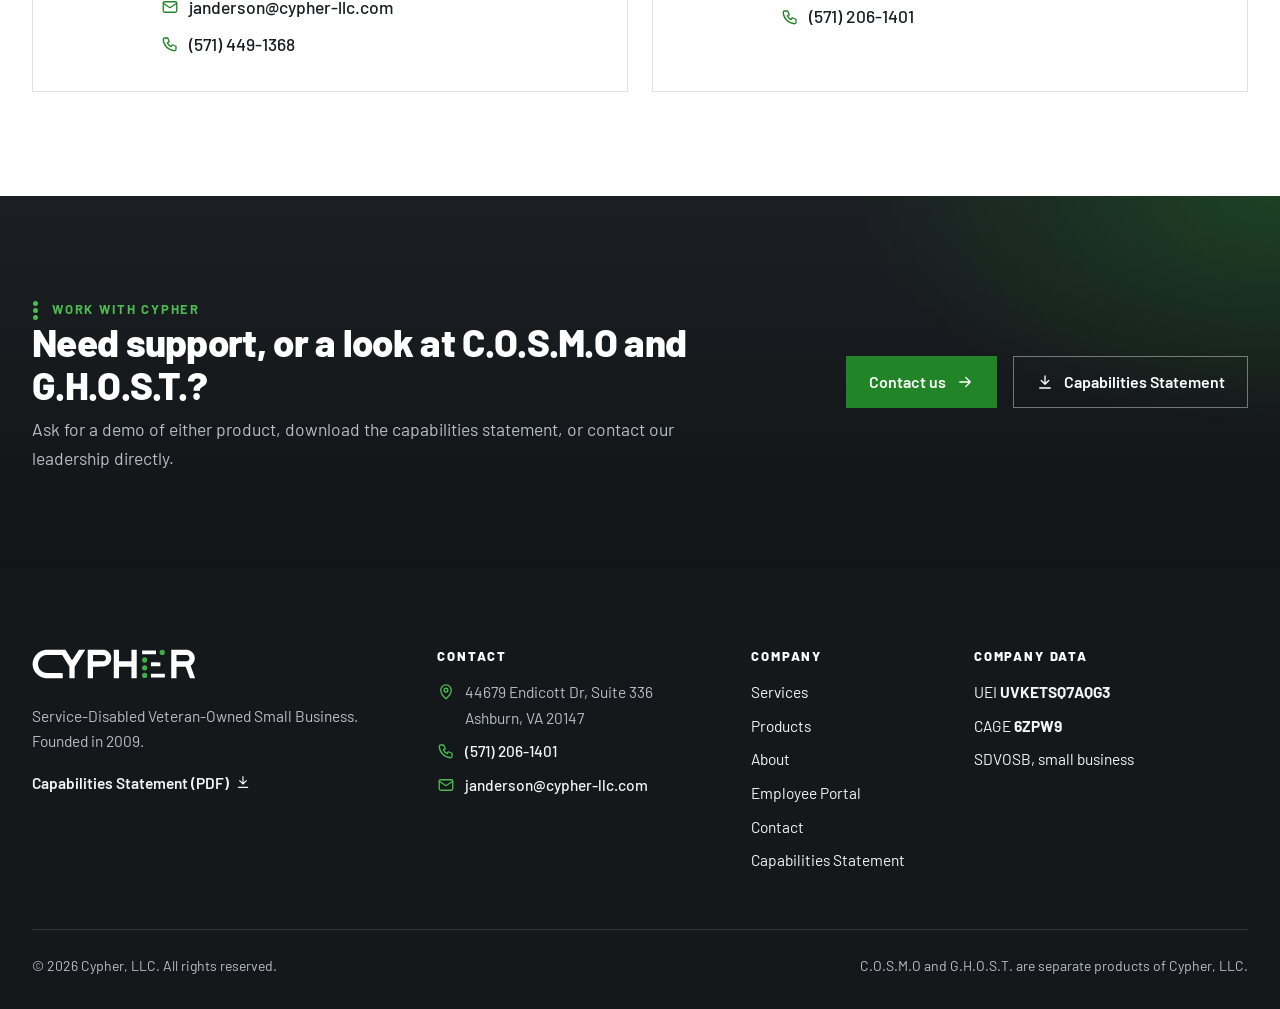
==== commit 58591ee3: "Screen edge is black, no grey line around any screenshot (pictures and styles) Co-Authored-By: Claud" ====
--- a/index.html
+++ b/index.html
@@ -9,7 +9,7 @@
 <link rel="icon" href="assets/img/favicon.svg" type="image/svg+xml">
 <link rel="preload" href="assets/fonts/barlow-600.woff2" as="font" type="font/woff2" crossorigin>
 <link rel="preload" href="assets/fonts/barlow-800.woff2" as="font" type="font/woff2" crossorigin>
-<link rel="stylesheet" href="css/site.css?v=20261103f">
+<link rel="stylesheet" href="css/site.css?v=20261103fx">
 <script>(function(d){d.className+=" js";try{if(!matchMedia("(prefers-reduced-motion: reduce)").matches&&"IntersectionObserver" in window)d.className+=" motion"}catch(e){}})(document.documentElement);</script>
 </head>
 <body>
@@ -76,7 +76,7 @@
             <p class="lead">A modular agentic AI platform that runs on-premises, in a private cloud or fully disconnected, so data never leaves your environment.</p>
             <div class="btn-row"><a class="btn btn-primary" href="products.html#ghost">About G.H.O.S.T. <svg class="" aria-hidden="true" focusable="false"><use href="#i-arrow"/></svg></a><a class="btn btn-outline" href="contact.html">Ask for a demo</a></div>
           </div>
-          <div class="visual"><div class="duo"><figure class="device monitor mocked"><img src="assets/img/mock/ghost-battlemind-imac.webp?v=i" loading="lazy" alt="G.H.O.S.T. BattleMind running a Warning Order workflow, with the agentic loop showing each step"></figure><figure class="device laptop mocked"><img src="assets/img/mock/ghost-home-macbook.webp?v=k" loading="lazy" alt="G.H.O.S.T. home screen offering a choice of AI models"></figure></div></div>
+          <div class="visual"><div class="duo"><figure class="device monitor mocked"><img src="assets/img/mock/ghost-battlemind-imac.webp?v=20261103g" loading="lazy" alt="G.H.O.S.T. BattleMind running a Warning Order workflow, with the agentic loop showing each step"></figure><figure class="device laptop mocked"><img src="assets/img/mock/ghost-home-macbook.webp?v=20261103g" loading="lazy" alt="G.H.O.S.T. home screen offering a choice of AI models"></figure></div></div>
         </div>
       </div>
       <div class="slide" role="group" aria-roledescription="slide" aria-label="4 of 4">
@@ -87,7 +87,7 @@
             <p class="lead">The AI-driven cyber intelligence platform. It triages every alert, takes malware apart, assigns the work and writes the response playbooks. Your analysts approve.</p>
             <div class="btn-row"><a class="btn btn-primary" href="products.html#cosmo">About C.O.S.M.O <svg class="" aria-hidden="true" focusable="false"><use href="#i-arrow"/></svg></a><a class="btn btn-outline" href="contact.html">Ask for a demo</a></div>
           </div>
-          <div class="visual"><div class="duo"><figure class="device monitor mocked"><img src="assets/img/mock/cosmo-triage-imac.webp?v=20261103c" loading="lazy" alt="C.O.S.M.O Triage screen ranking alerts"></figure><figure class="device laptop mocked"><img src="assets/img/mock/cosmo-overview-macbook.webp?v=20261103c" loading="lazy" alt="C.O.S.M.O Overview screen with live threat map"></figure></div></div>
+          <div class="visual"><div class="duo"><figure class="device monitor mocked"><img src="assets/img/mock/cosmo-triage-imac.webp?v=20261103g" loading="lazy" alt="C.O.S.M.O Triage screen ranking alerts"></figure><figure class="device laptop mocked"><img src="assets/img/mock/cosmo-overview-macbook.webp?v=20261103g" loading="lazy" alt="C.O.S.M.O Overview screen with live threat map"></figure></div></div>
         </div>
       </div>
     </div>
@@ -221,7 +221,7 @@
           <ul class="checks"><li><svg class="" aria-hidden="true" focusable="false"><use href="#i-arrow"/></svg>Modular AI agents for domain-specific, one-click automated workflows, with no prompt engineering</li><li><svg class="" aria-hidden="true" focusable="false"><use href="#i-arrow"/></svg>Runs on-premises, in a private cloud, hybrid or fully disconnected, with an optional zero-connectivity, no-call-home design</li><li><svg class="" aria-hidden="true" focusable="false"><use href="#i-arrow"/></svg>Reads PDF, Word, PowerPoint, Excel, text and images, and cites the source document for every output</li><li><svg class="" aria-hidden="true" focusable="false"><use href="#i-arrow"/></svg>More than 30 mission agents, including BATTLEMIND for mission planning, NODE for network operations, TALON for cyber threat intelligence and ARIA for post-award acquisition</li></ul>
           <div class="btn-row"><a class="btn btn-outline" href="products.html#ghost">About G.H.O.S.T.</a></div>
         </div>
-        <div class="tilt-in"><div class="duo"><figure class="device monitor mocked"><img src="assets/img/mock/ghost-battlemind-imac.webp?v=i" loading="lazy" alt="G.H.O.S.T. BattleMind running a Warning Order workflow, with the agentic loop showing each step"></figure><figure class="device laptop mocked"><img src="assets/img/mock/ghost-home-macbook.webp?v=k" loading="lazy" alt="G.H.O.S.T. home screen offering a choice of AI models"></figure></div></div>
+        <div class="tilt-in"><div class="duo"><figure class="device monitor mocked"><img src="assets/img/mock/ghost-battlemind-imac.webp?v=20261103g" loading="lazy" alt="G.H.O.S.T. BattleMind running a Warning Order workflow, with the agentic loop showing each step"></figure><figure class="device laptop mocked"><img src="assets/img/mock/ghost-home-macbook.webp?v=20261103g" loading="lazy" alt="G.H.O.S.T. home screen offering a choice of AI models"></figure></div></div>
       </div>
       <div class="product flip">
         <div class="copy reveal">
@@ -231,7 +231,7 @@
           <ul class="checks"><li><svg class="" aria-hidden="true" focusable="false"><use href="#i-arrow"/></svg>Triages the whole alert queue for you: decides what is real, what can be closed and what needs a closer check</li><li><svg class="" aria-hidden="true" focusable="false"><use href="#i-arrow"/></svg>Assigns the work automatically: the right team and the right person, each with a ready-made work pack</li><li><svg class="" aria-hidden="true" focusable="false"><use href="#i-arrow"/></svg>Builds rapid-response playbooks and the fixes teams paste straight in: firewall blocks, detection rules, Splunk and Defender searches</li><li><svg class="" aria-hidden="true" focusable="false"><use href="#i-arrow"/></svg>Takes malware apart with a council of five AI analysts and writes the rules that catch it</li><li><svg class="" aria-hidden="true" focusable="false"><use href="#i-arrow"/></svg>Shows the reasons behind every score, and nothing changes until a person approves</li></ul>
           <div class="btn-row"><a class="btn btn-outline" href="products.html#cosmo">About C.O.S.M.O</a></div>
         </div>
-        <div class="tilt-in"><div class="duo"><figure class="device monitor mocked"><img src="assets/img/mock/cosmo-predict-imac.webp?v=20261103c" loading="lazy" alt="C.O.S.M.O Predict screen listing the groups most likely to come next"></figure><figure class="device laptop mocked"><img src="assets/img/mock/cosmo-overview-macbook.webp?v=20261103c" loading="lazy" alt="C.O.S.M.O Overview screen with live threat map and workflow"></figure></div></div>
+        <div class="tilt-in"><div class="duo"><figure class="device monitor mocked"><img src="assets/img/mock/cosmo-predict-imac.webp?v=20261103g" loading="lazy" alt="C.O.S.M.O Predict screen listing the groups most likely to come next"></figure><figure class="device laptop mocked"><img src="assets/img/mock/cosmo-overview-macbook.webp?v=20261103g" loading="lazy" alt="C.O.S.M.O Overview screen with live threat map and workflow"></figure></div></div>
       </div>
     </div>
   </section>
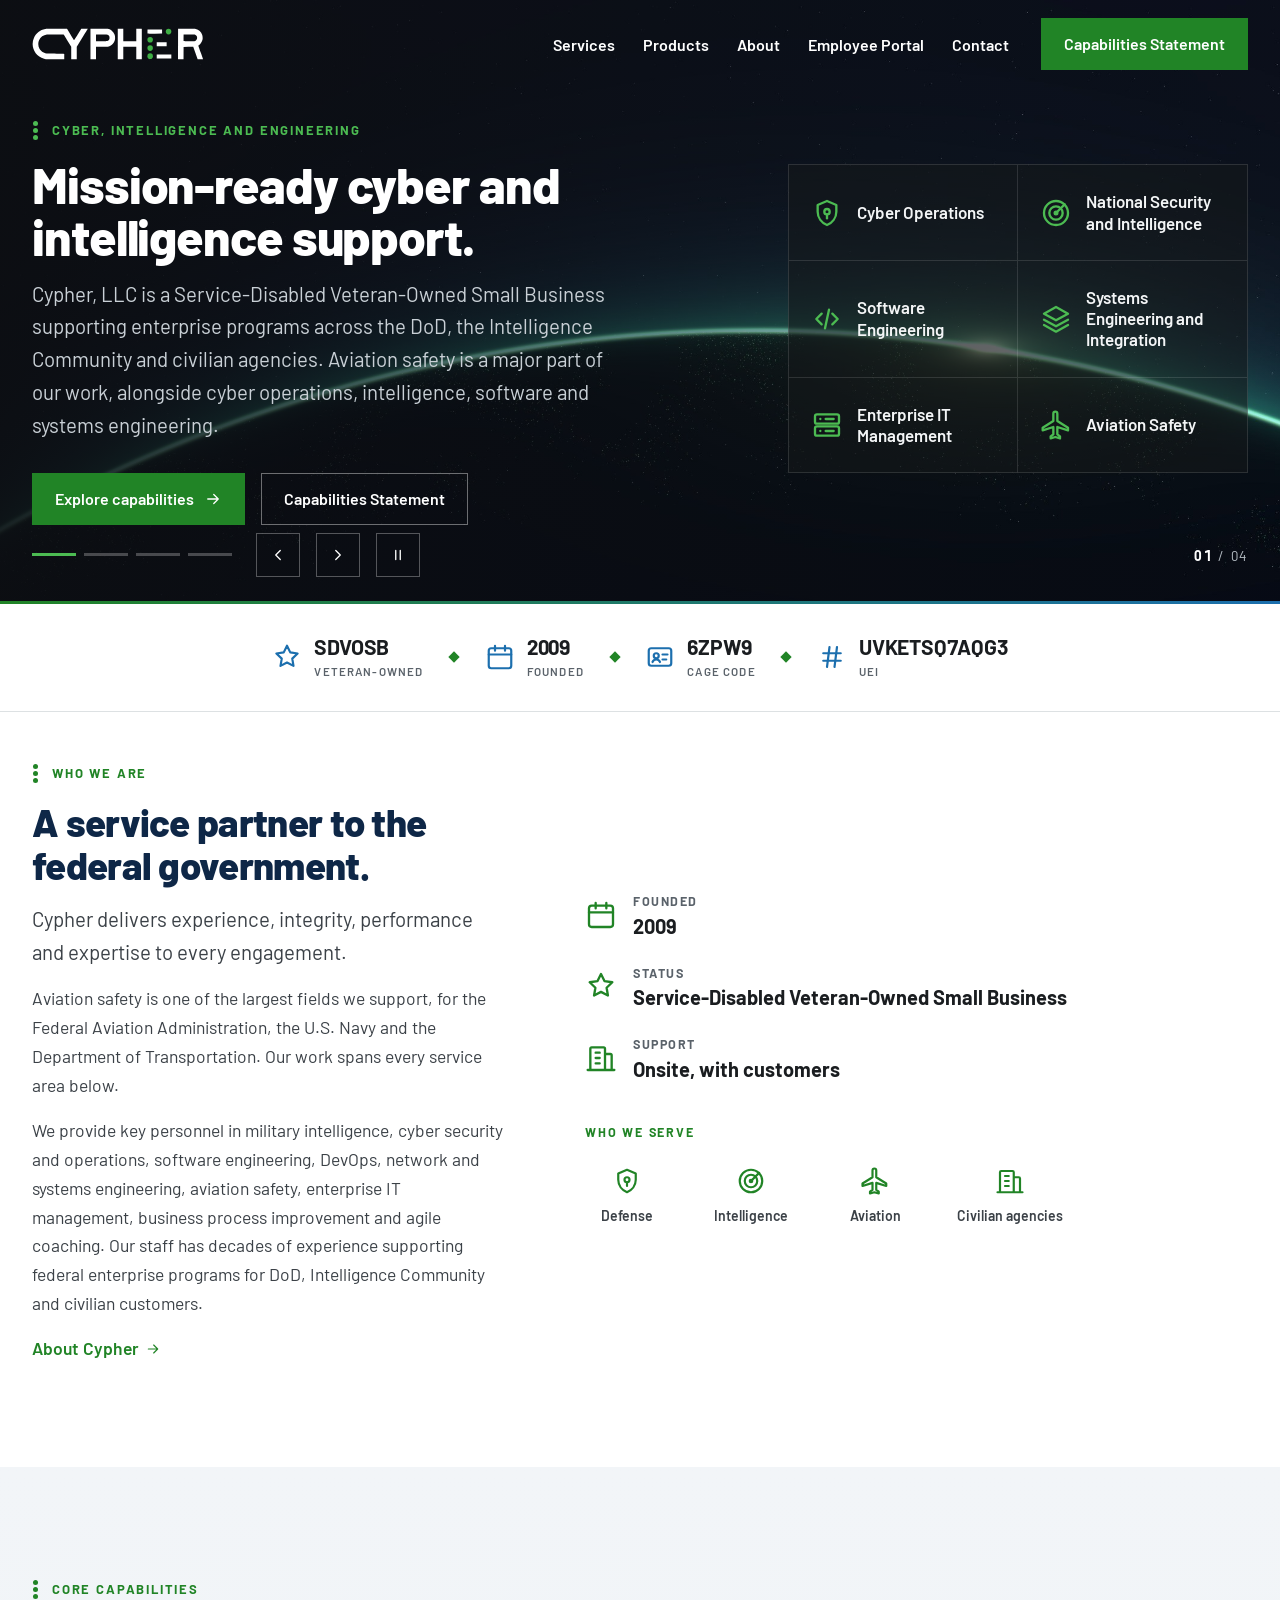
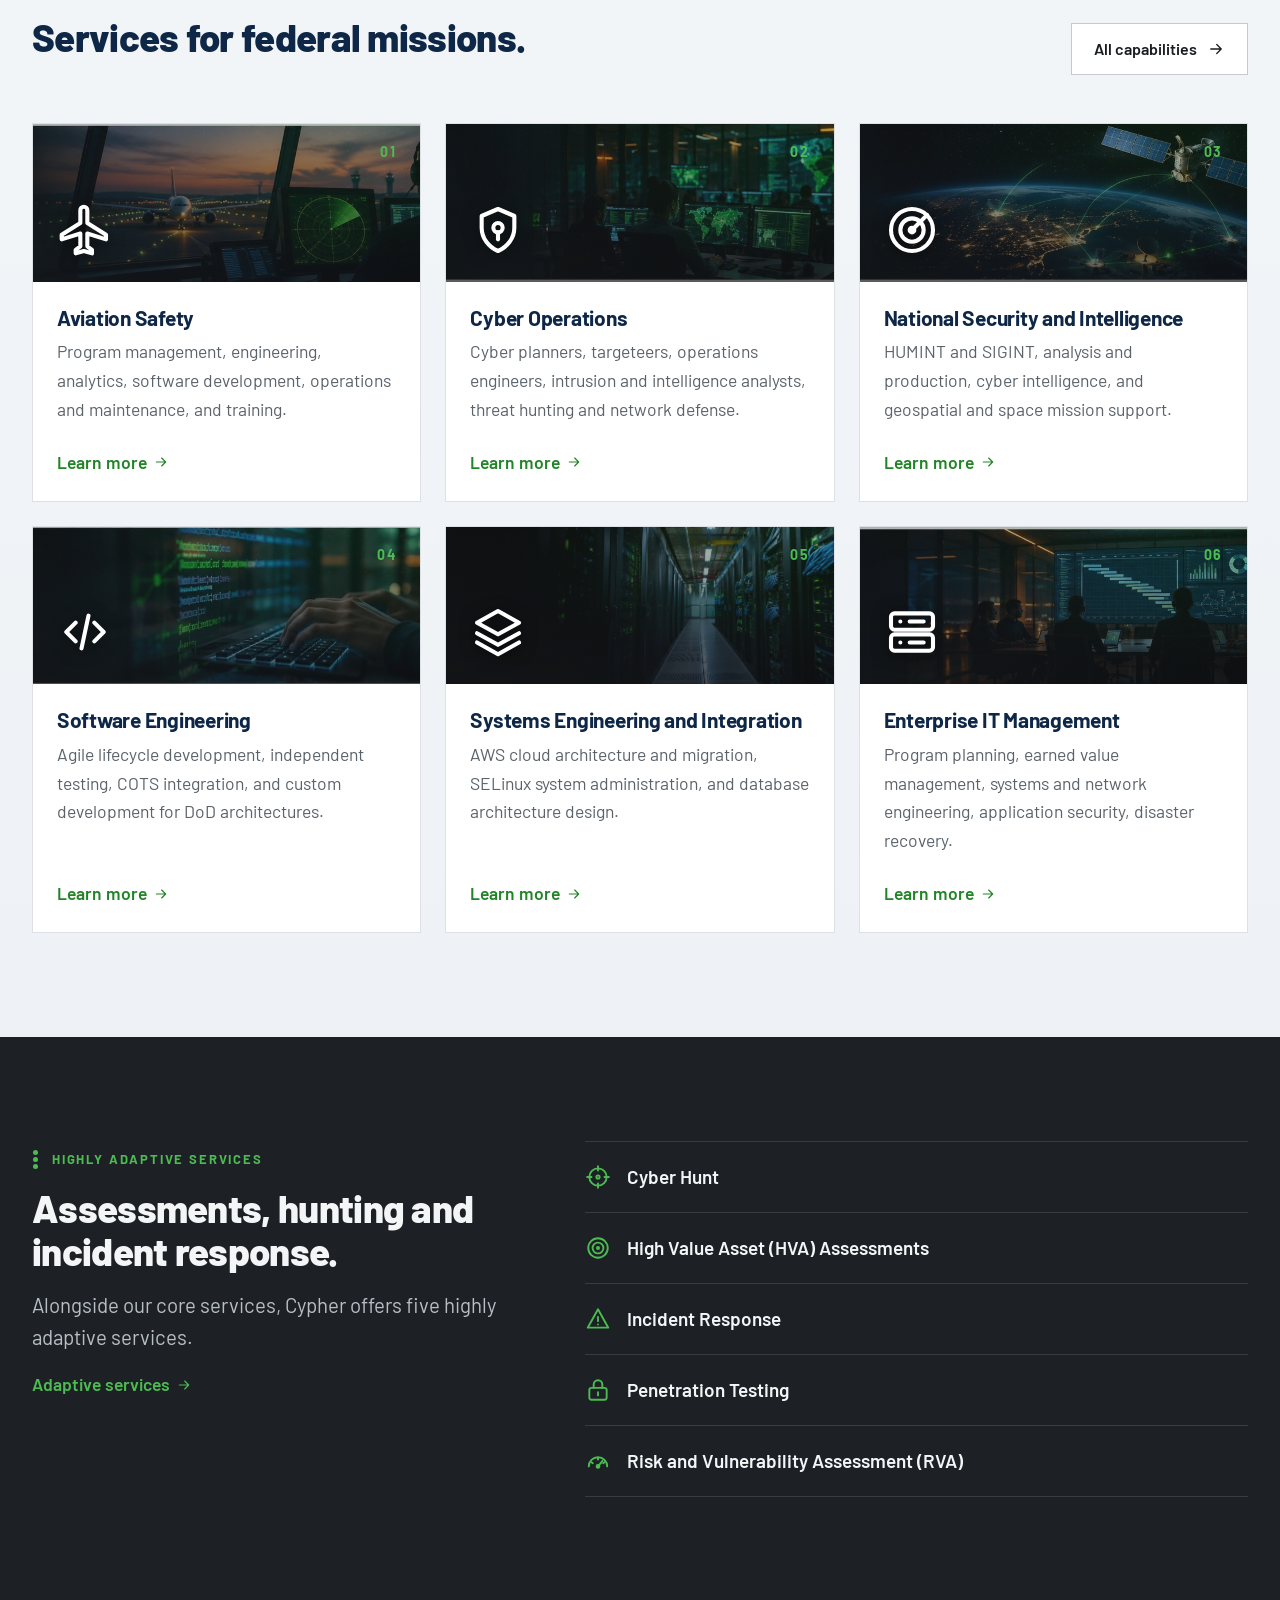
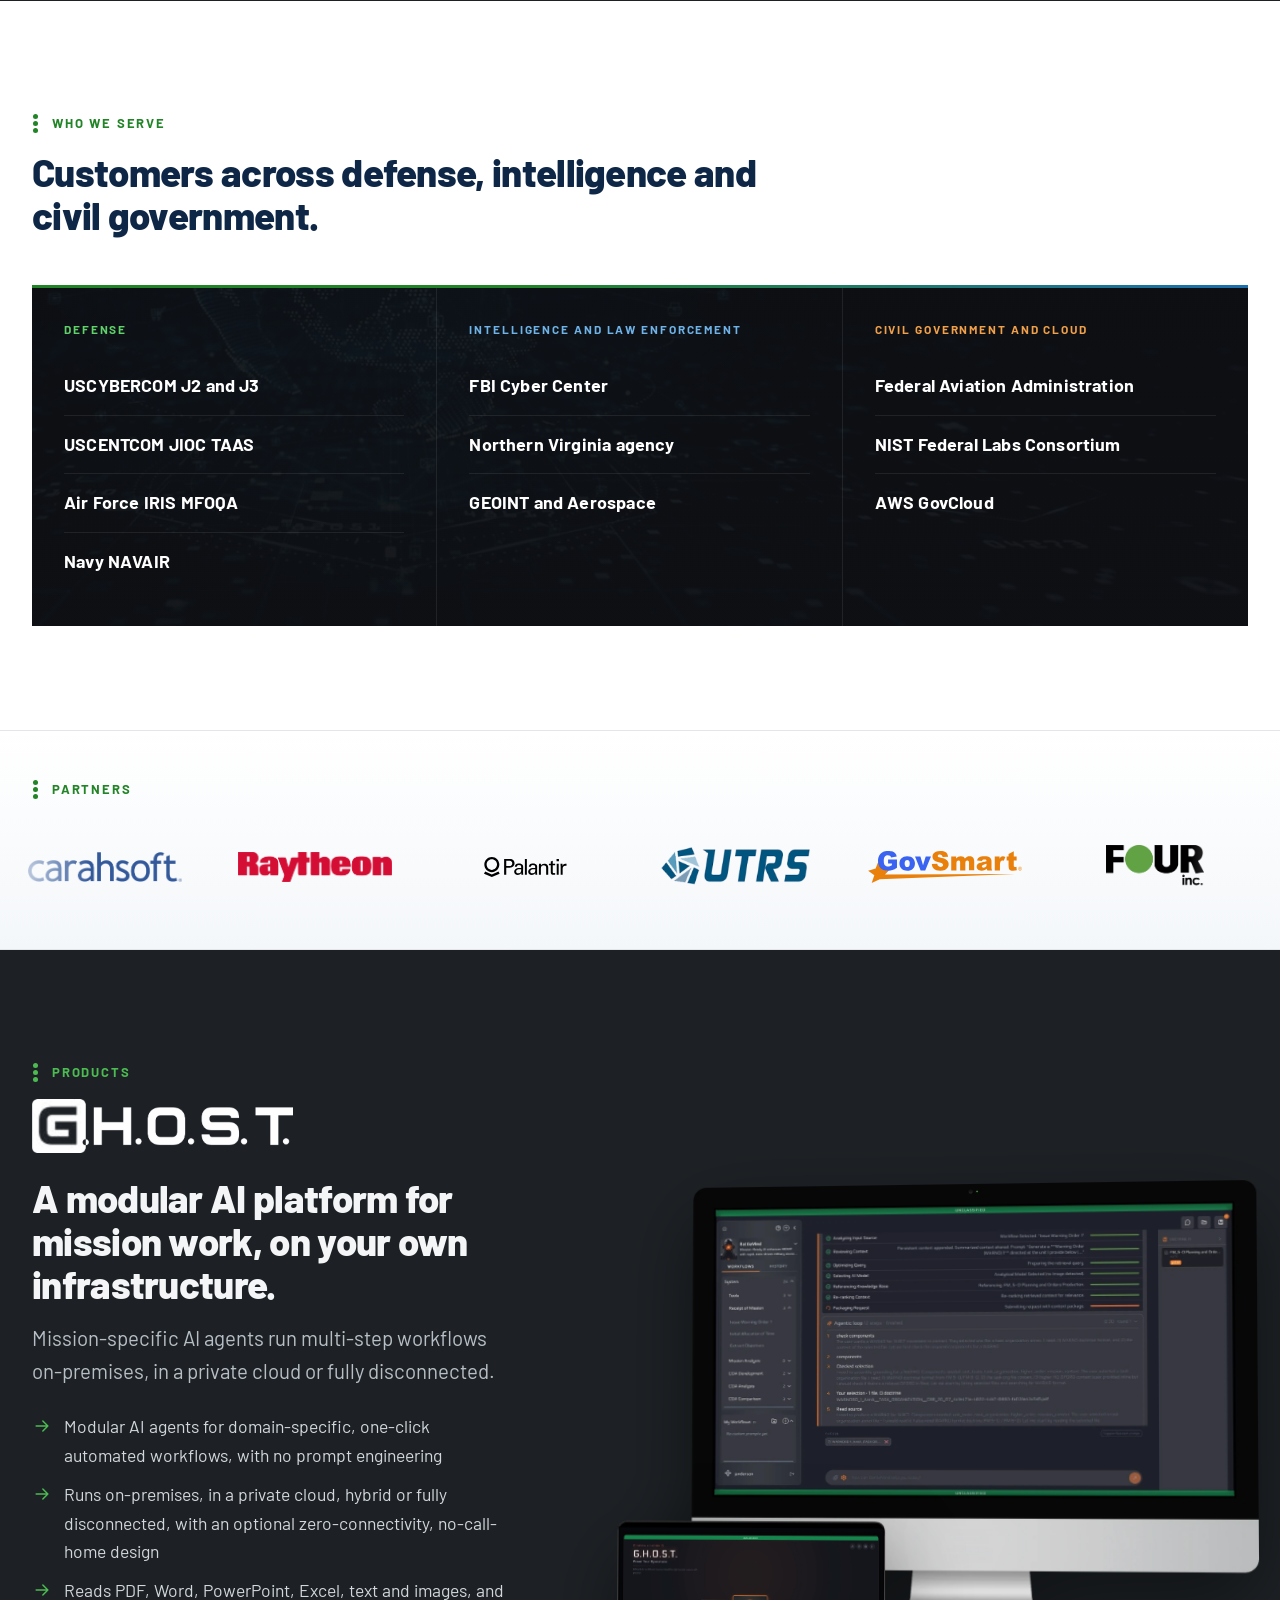
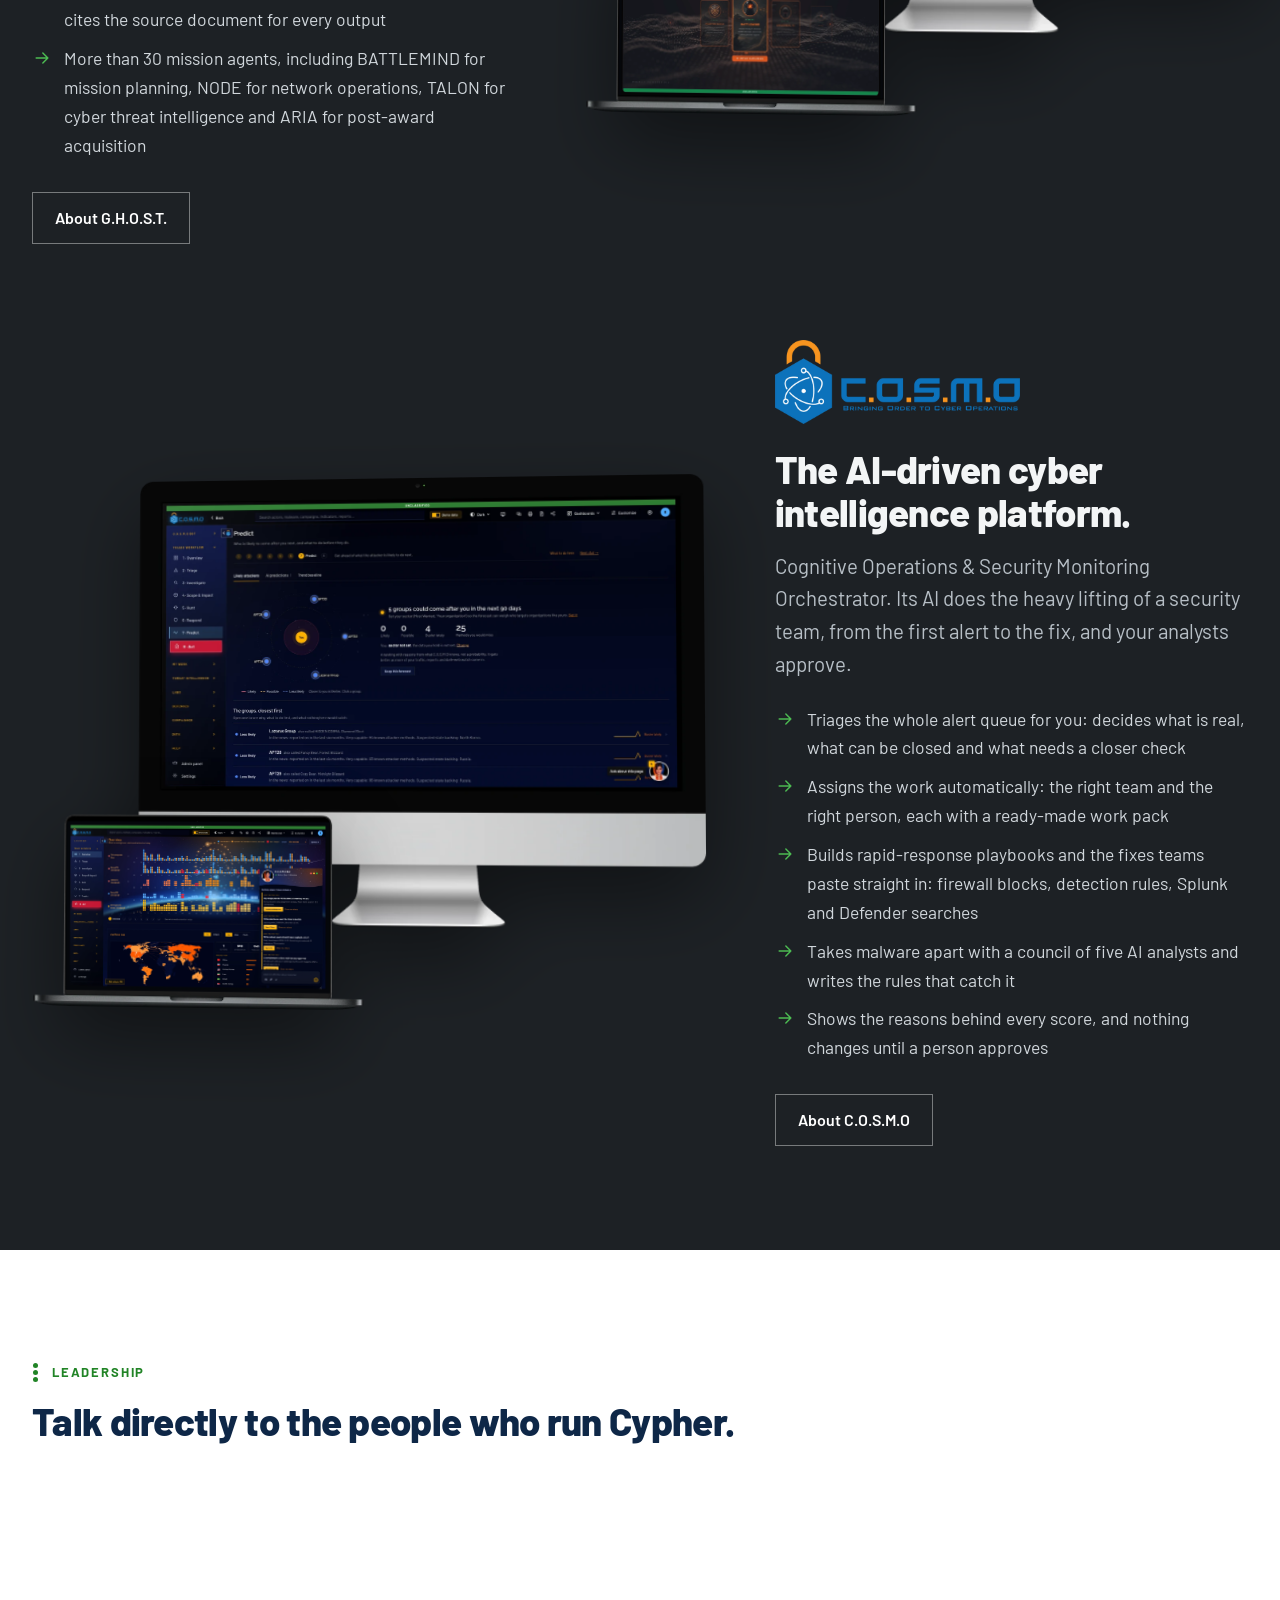
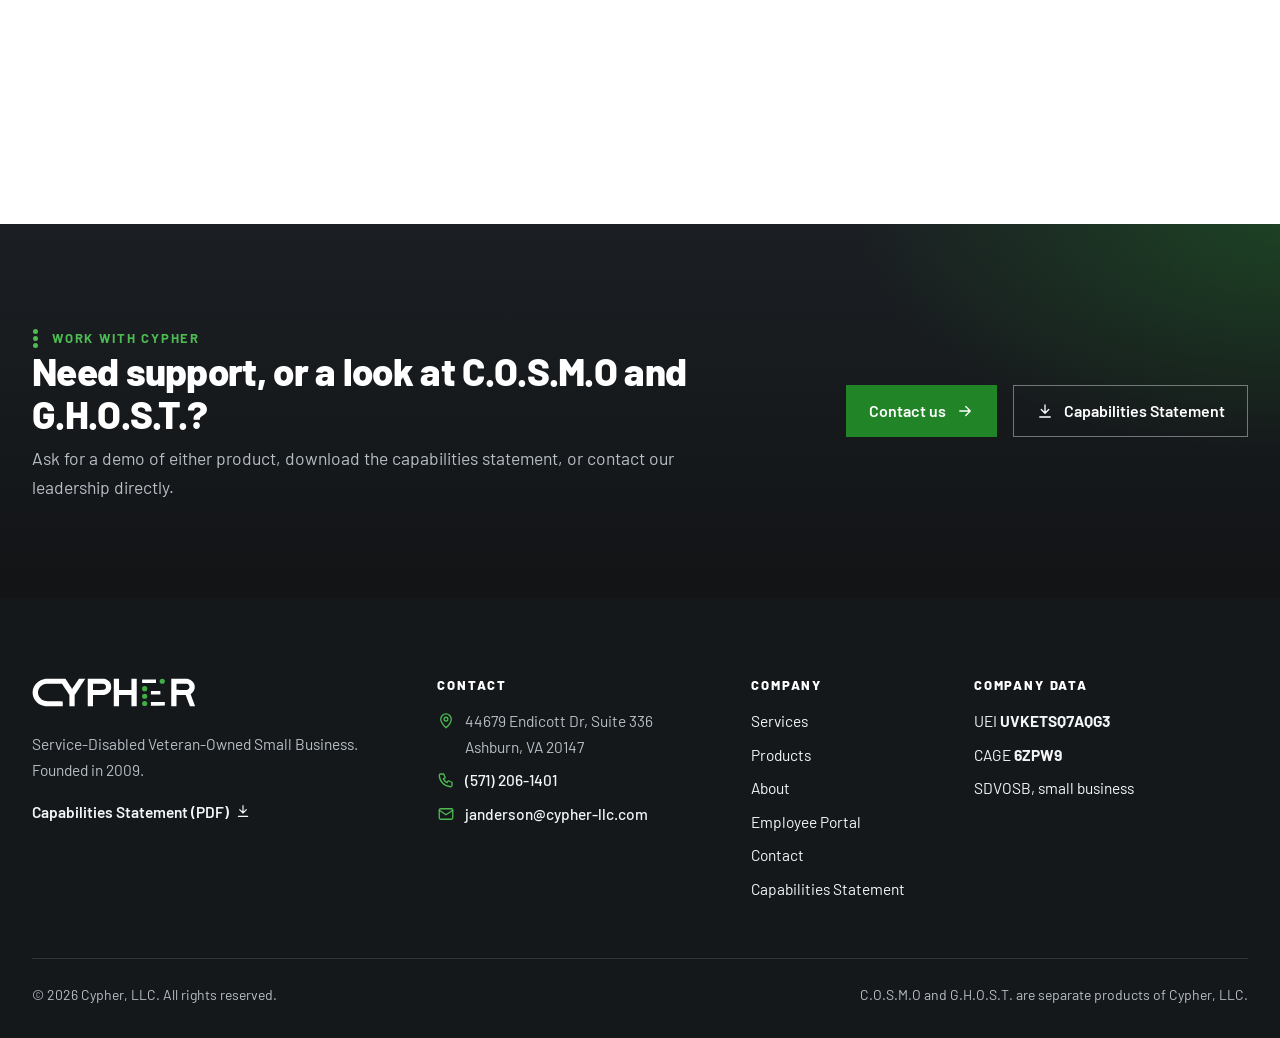
==== commit d7fc8a4e: "Aviation Safety: add prime contract summaries (FAA ASAP, FAA NextGen, Navy, FTA); drop Air Force IRI" ====
--- a/index.html
+++ b/index.html
@@ -9,7 +9,7 @@
 <link rel="icon" href="assets/img/favicon.svg" type="image/svg+xml">
 <link rel="preload" href="assets/fonts/barlow-600.woff2" as="font" type="font/woff2" crossorigin>
 <link rel="preload" href="assets/fonts/barlow-800.woff2" as="font" type="font/woff2" crossorigin>
-<link rel="stylesheet" href="css/site.css?v=20261103fx">
+<link rel="stylesheet" href="css/site.css?v=20261109t">
 <script>(function(d){d.className+=" js";try{if(!matchMedia("(prefers-reduced-motion: reduce)").matches&&"IntersectionObserver" in window)d.className+=" motion"}catch(e){}})(document.documentElement);</script>
 </head>
 <body>
@@ -119,7 +119,7 @@
         <p class="eyebrow">Who we are</p>
         <h2>A service partner to the federal government.</h2>
         <p class="lead">Cypher delivers experience, integrity, performance and expertise to every engagement.</p>
-        <p>Aviation safety is one of the largest fields we support, for the Federal Aviation Administration and the Air Force. Our work spans every service area below.</p>
+        <p>Aviation safety is one of the largest fields we support, for the Federal Aviation Administration, the U.S. Navy and the Department of Transportation. Our work spans every service area below.</p>
         <p>We provide key personnel in military intelligence, cyber security and operations, software engineering, DevOps, network and systems engineering, aviation safety, enterprise IT management, business process improvement and agile coaching. Our staff has decades of experience supporting federal enterprise programs for DoD, Intelligence Community and civilian customers.</p>
         <a class="more" href="about.html">About Cypher <svg class="" aria-hidden="true" focusable="false"><use href="#i-arrow"/></svg></a>
       </div>
--- a/css/site.css
+++ b/css/site.css
@@ -1051,3 +1051,13 @@
 .creds { border-bottom: 0; box-shadow: 0 1px 0 var(--line); }
 @media (min-width: 641px) { .creds ul { padding: 30px 0; } }
 .creds + .section { padding-top: clamp(32px, 3.5vw, 48px); }
+
+/* Phones: the pictures do not slide in from the side (they overhung the screen edge before they appeared) */
+@media (max-width: 860px) { .motion .tilt-in, .motion .tilt-in.in { transform: none; } }
+
+/* Aviation Safety: prime contract summaries under the capability list */
+.sv-contracts { grid-column: 1 / -1; display: grid; grid-template-columns: repeat(2, minmax(0, 1fr)); gap: 16px; margin-top: 26px; }
+.sv-contract { padding: 22px 24px; background: var(--paper-2); border-top: 3px solid var(--green); }
+.sv-contract h3 { margin: 0 0 8px; font-size: 1.15rem; line-height: 1.3; color: var(--ink); }
+.sv-contract p { margin: 0; color: var(--body); line-height: 1.6; }
+@media (max-width: 860px) { .sv-contracts { grid-template-columns: 1fr; } }
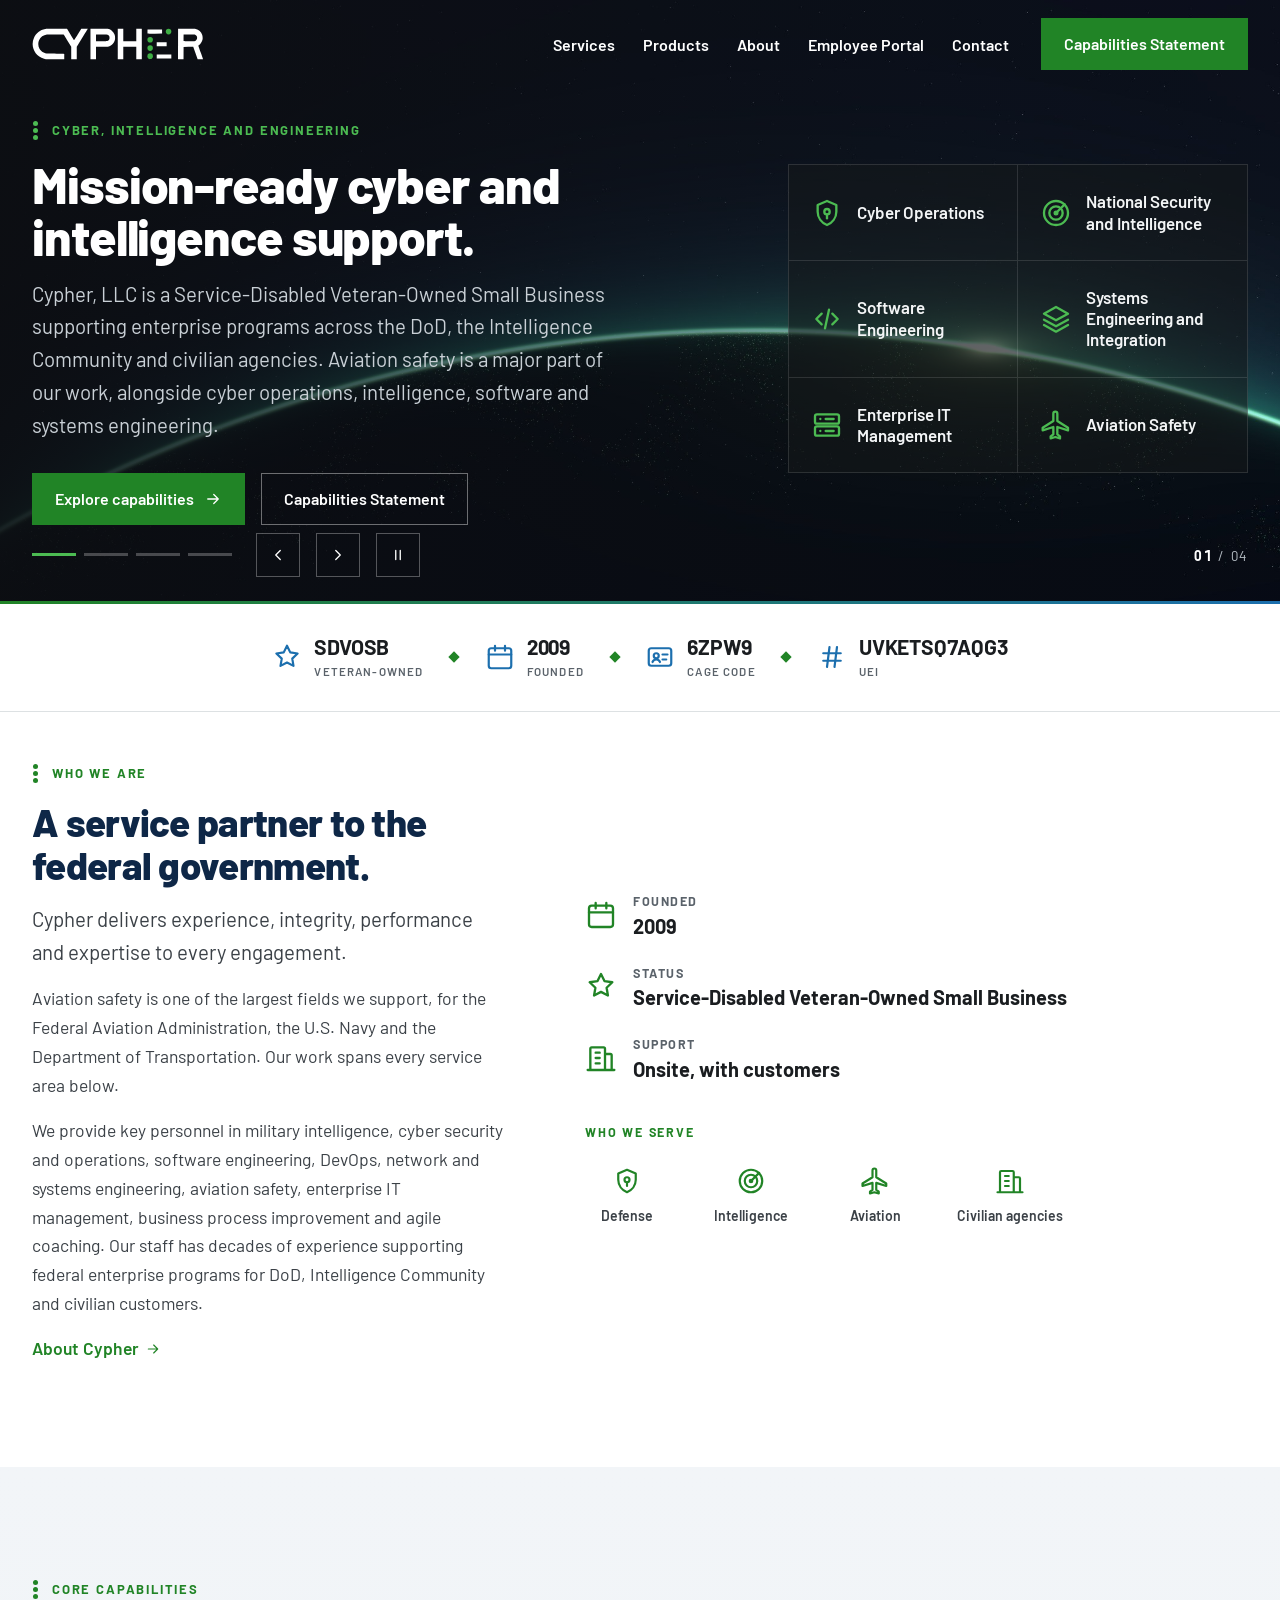
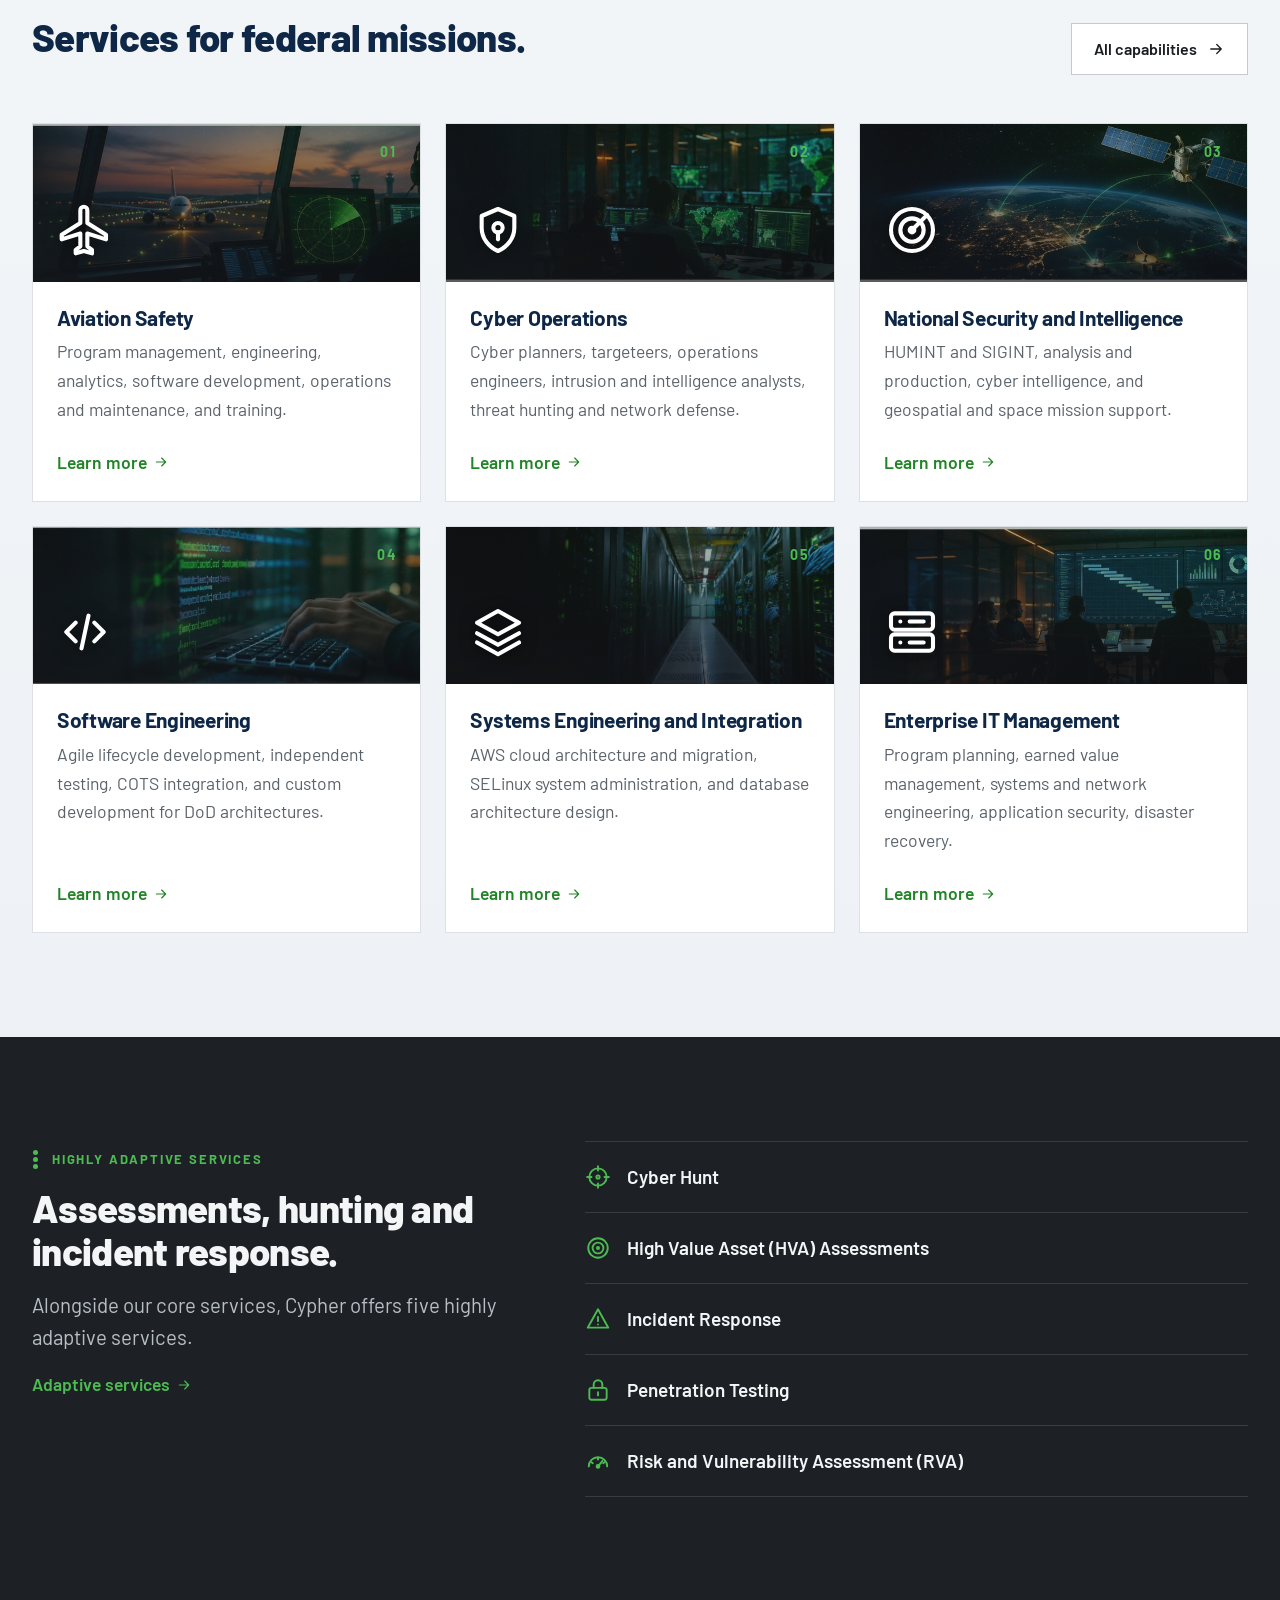
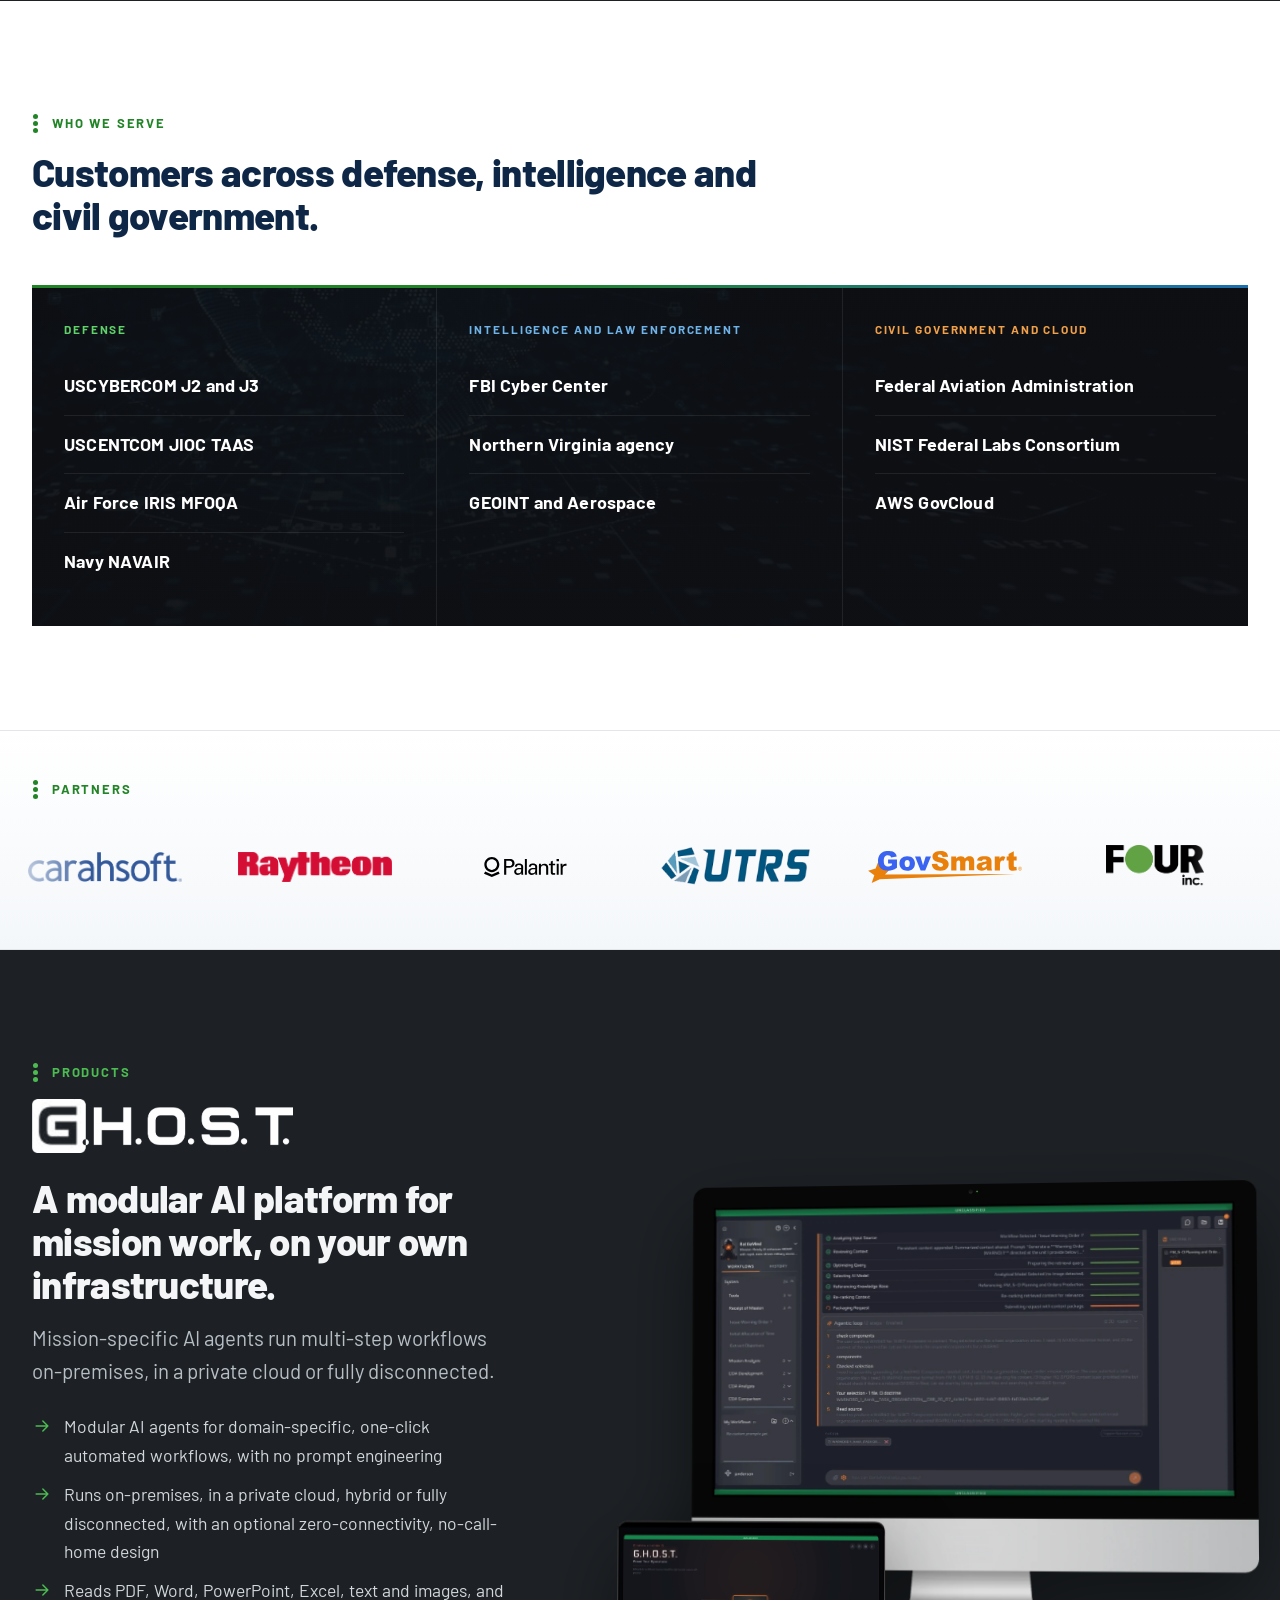
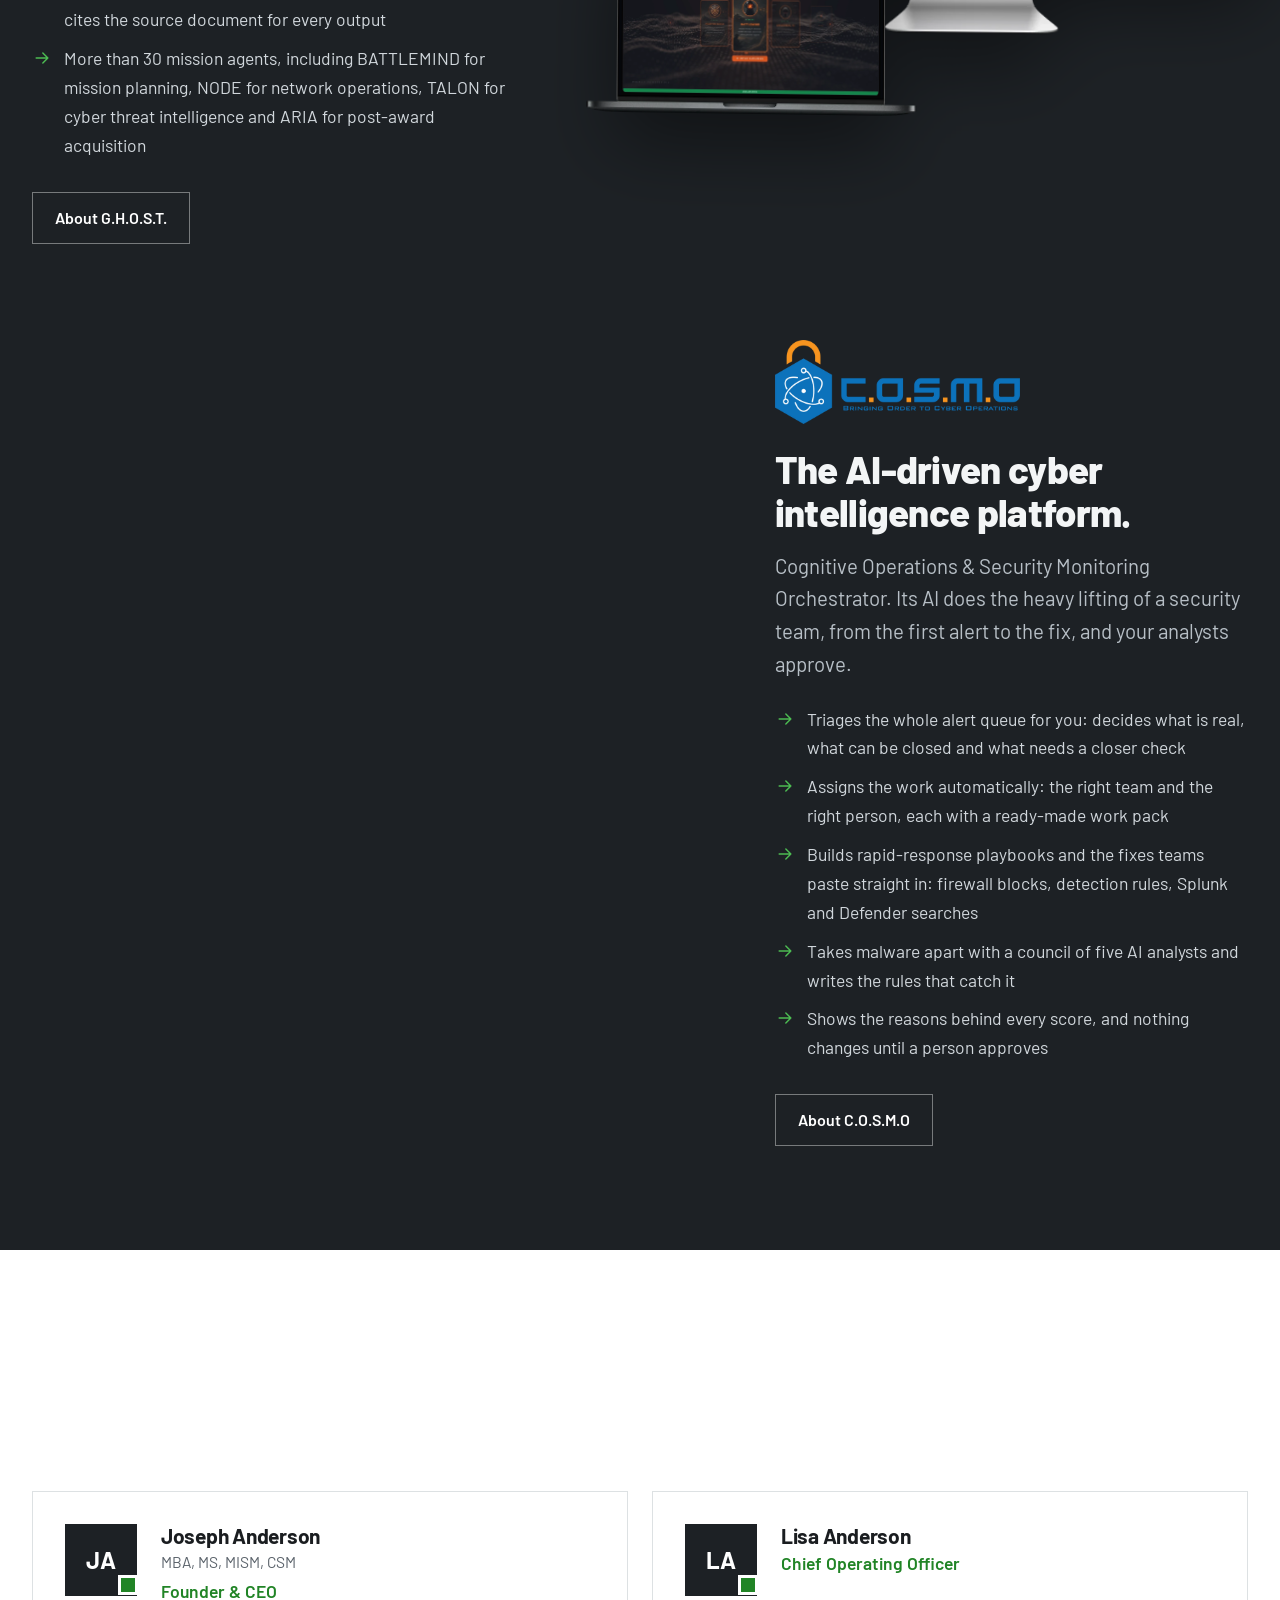
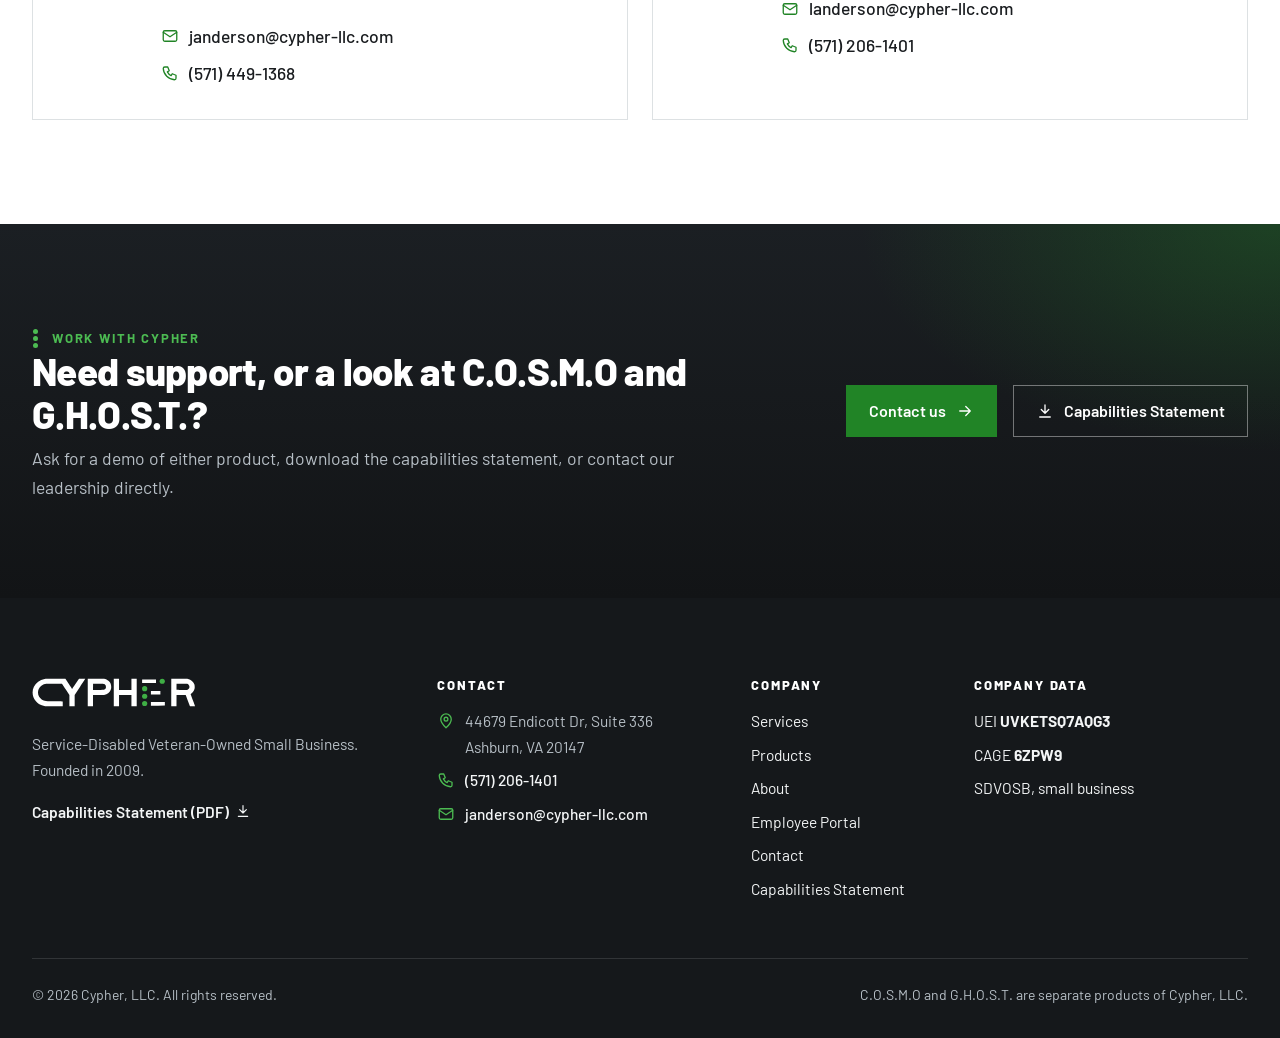
==== commit a1d9ec14: "Harden the contact form against spam Adds Cloudflare Turnstile and the fields a real enquiry provide" ====
--- a/index.html
+++ b/index.html
@@ -9,7 +9,7 @@
 <link rel="icon" href="assets/img/favicon.svg" type="image/svg+xml">
 <link rel="preload" href="assets/fonts/barlow-600.woff2" as="font" type="font/woff2" crossorigin>
 <link rel="preload" href="assets/fonts/barlow-800.woff2" as="font" type="font/woff2" crossorigin>
-<link rel="stylesheet" href="css/site.css?v=20261109t">
+<link rel="stylesheet" href="css/site.css?v=20261109u">
 <script>(function(d){d.className+=" js";try{if(!matchMedia("(prefers-reduced-motion: reduce)").matches&&"IntersectionObserver" in window)d.className+=" motion"}catch(e){}})(document.documentElement);</script>
 </head>
 <body>
--- a/css/site.css
+++ b/css/site.css
@@ -378,10 +378,10 @@
 @media (min-width: 760px) { .row2 { grid-template-columns: repeat(2, minmax(0, 21rem)); } }
 .field label { display: block; font-weight: 600; color: var(--ink); margin-bottom: 6px; font-size: 16px; }
 .field .opt { font-weight: 400; color: var(--muted); }
-.field input, .field textarea { width: 100%; max-width: 21rem; font: 400 17px/1.4 var(--font); color: var(--ink); background: #fff; border: 1.5px solid #c3c9ce; border-radius: 0; padding: 12px 14px; transition: border-color .2s, box-shadow .2s; }
+.field input, .field select, .field textarea { width: 100%; max-width: 21rem; font: 400 17px/1.4 var(--font); color: var(--ink); background: #fff; border: 1.5px solid #c3c9ce; border-radius: 0; padding: 12px 14px; transition: border-color .2s, box-shadow .2s; }
 .field textarea { max-width: 43rem; min-height: 180px; resize: vertical; }
-.field input:hover, .field textarea:hover { border-color: #8e979e; }
-.field input:focus, .field textarea:focus { outline: none; border-color: var(--green); box-shadow: 0 0 0 4px rgba(33,132,38,.18); }
+.field input:hover, .field select:hover, .field textarea:hover { border-color: #8e979e; }
+.field input:focus, .field select:focus, .field textarea:focus { outline: none; border-color: var(--green); box-shadow: 0 0 0 4px rgba(33,132,38,.18); }
 .honey { position: absolute !important; left: -5000px !important; width: 1px; height: 1px; overflow: hidden; }
 .status { min-height: 1.6em; margin: 0; font-weight: 600; }
 .status.err { color: #b42318; }
@@ -1060,4 +1060,6 @@
 .sv-contract { padding: 22px 24px; background: var(--paper-2); border-top: 3px solid var(--green); }
 .sv-contract h3 { margin: 0 0 8px; font-size: 1.15rem; line-height: 1.3; color: var(--ink); }
 .sv-contract p { margin: 0; color: var(--body); line-height: 1.6; }
-@media (max-width: 860px) { .sv-contracts { grid-template-columns: 1fr; } }+@media (max-width: 860px) { .sv-contracts { grid-template-columns: 1fr; } }
+/* Fallback route for a real person the form turns away. */
+.alt-contact { margin-top: 14px; font-size: .95rem; opacity: .75; }
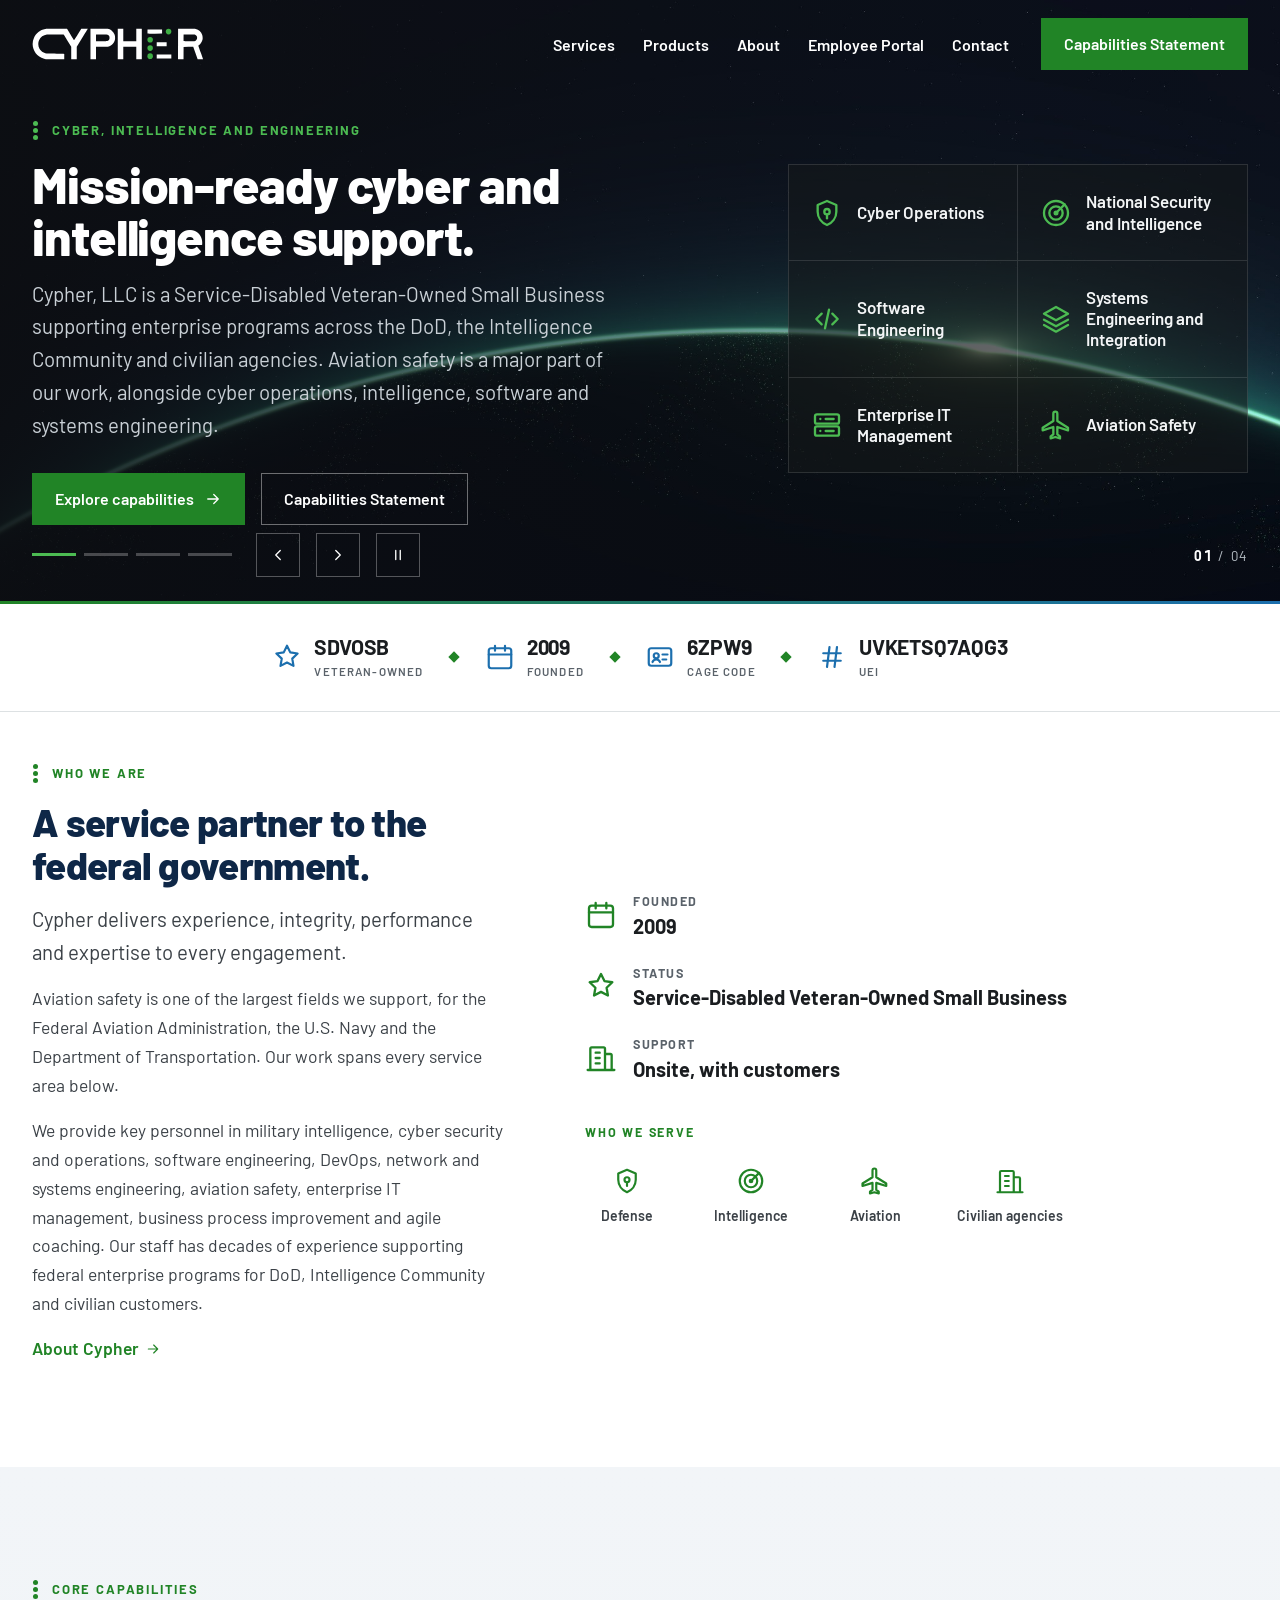
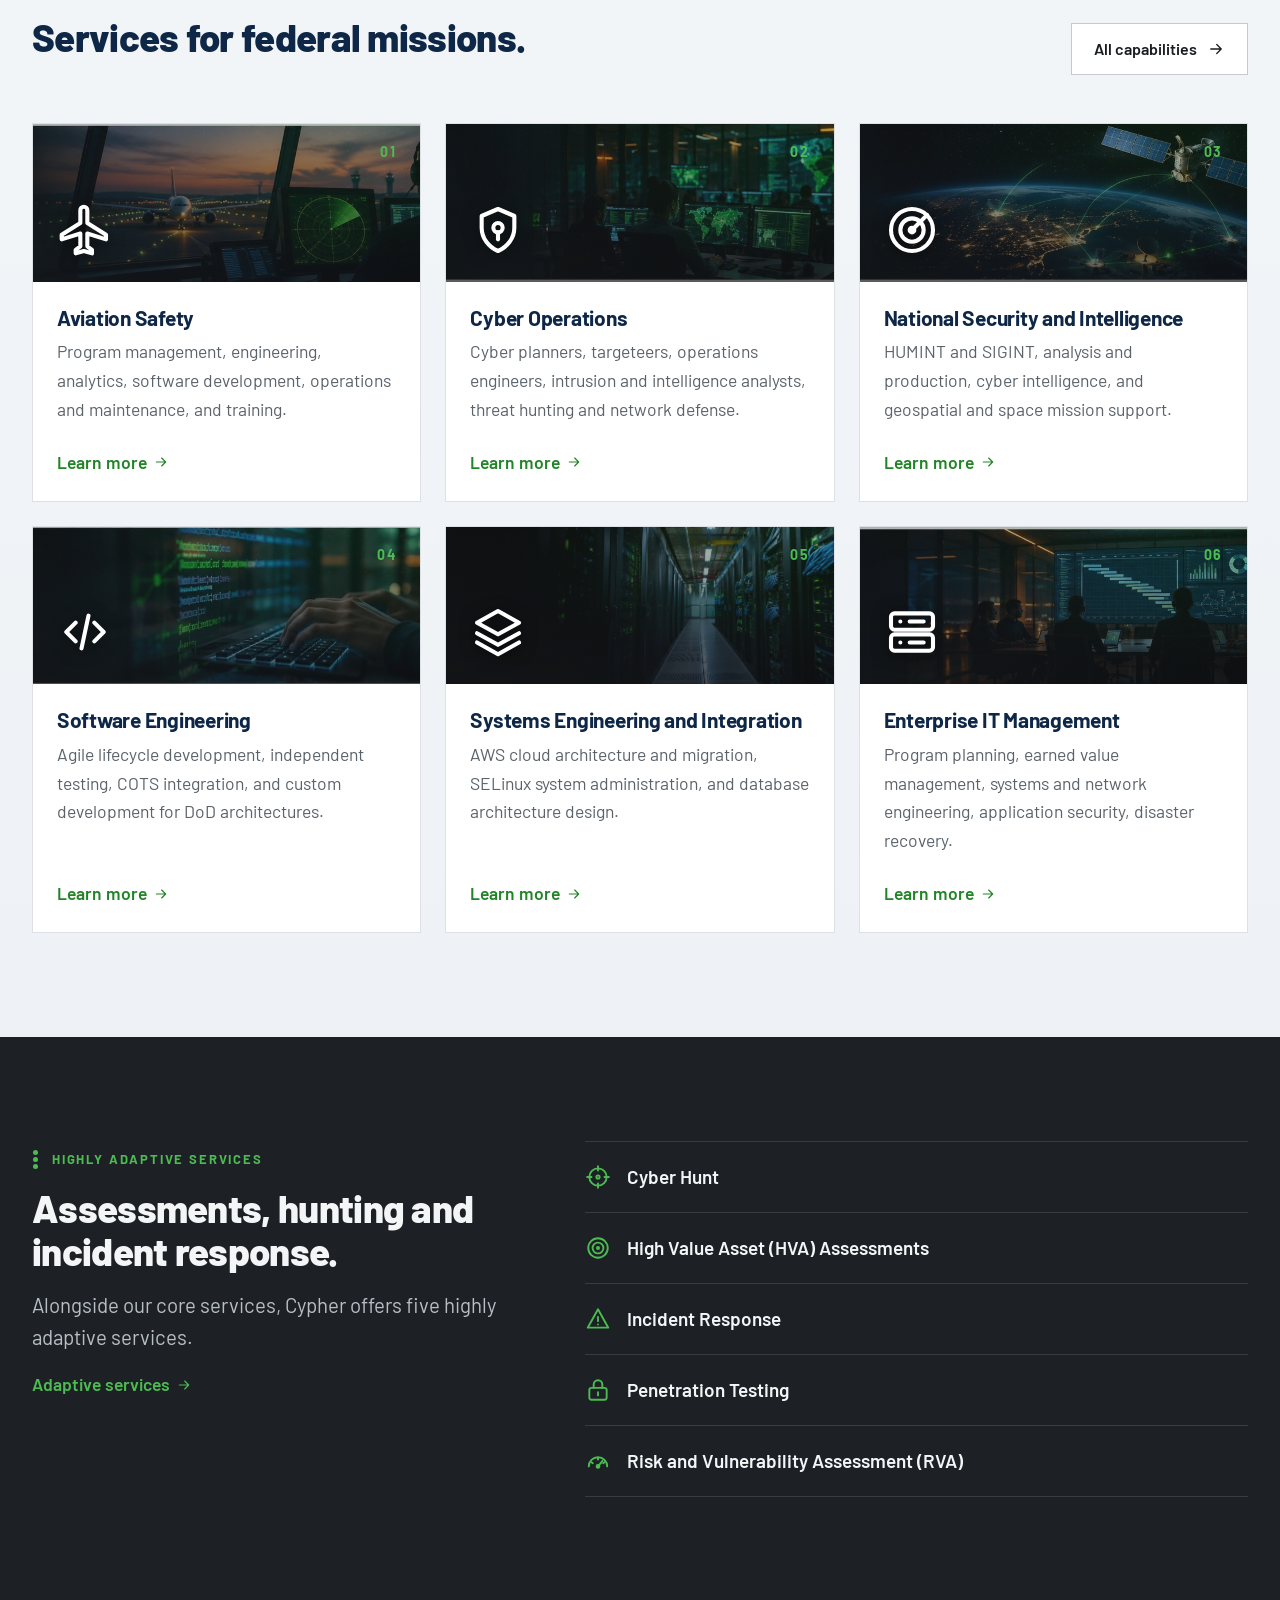
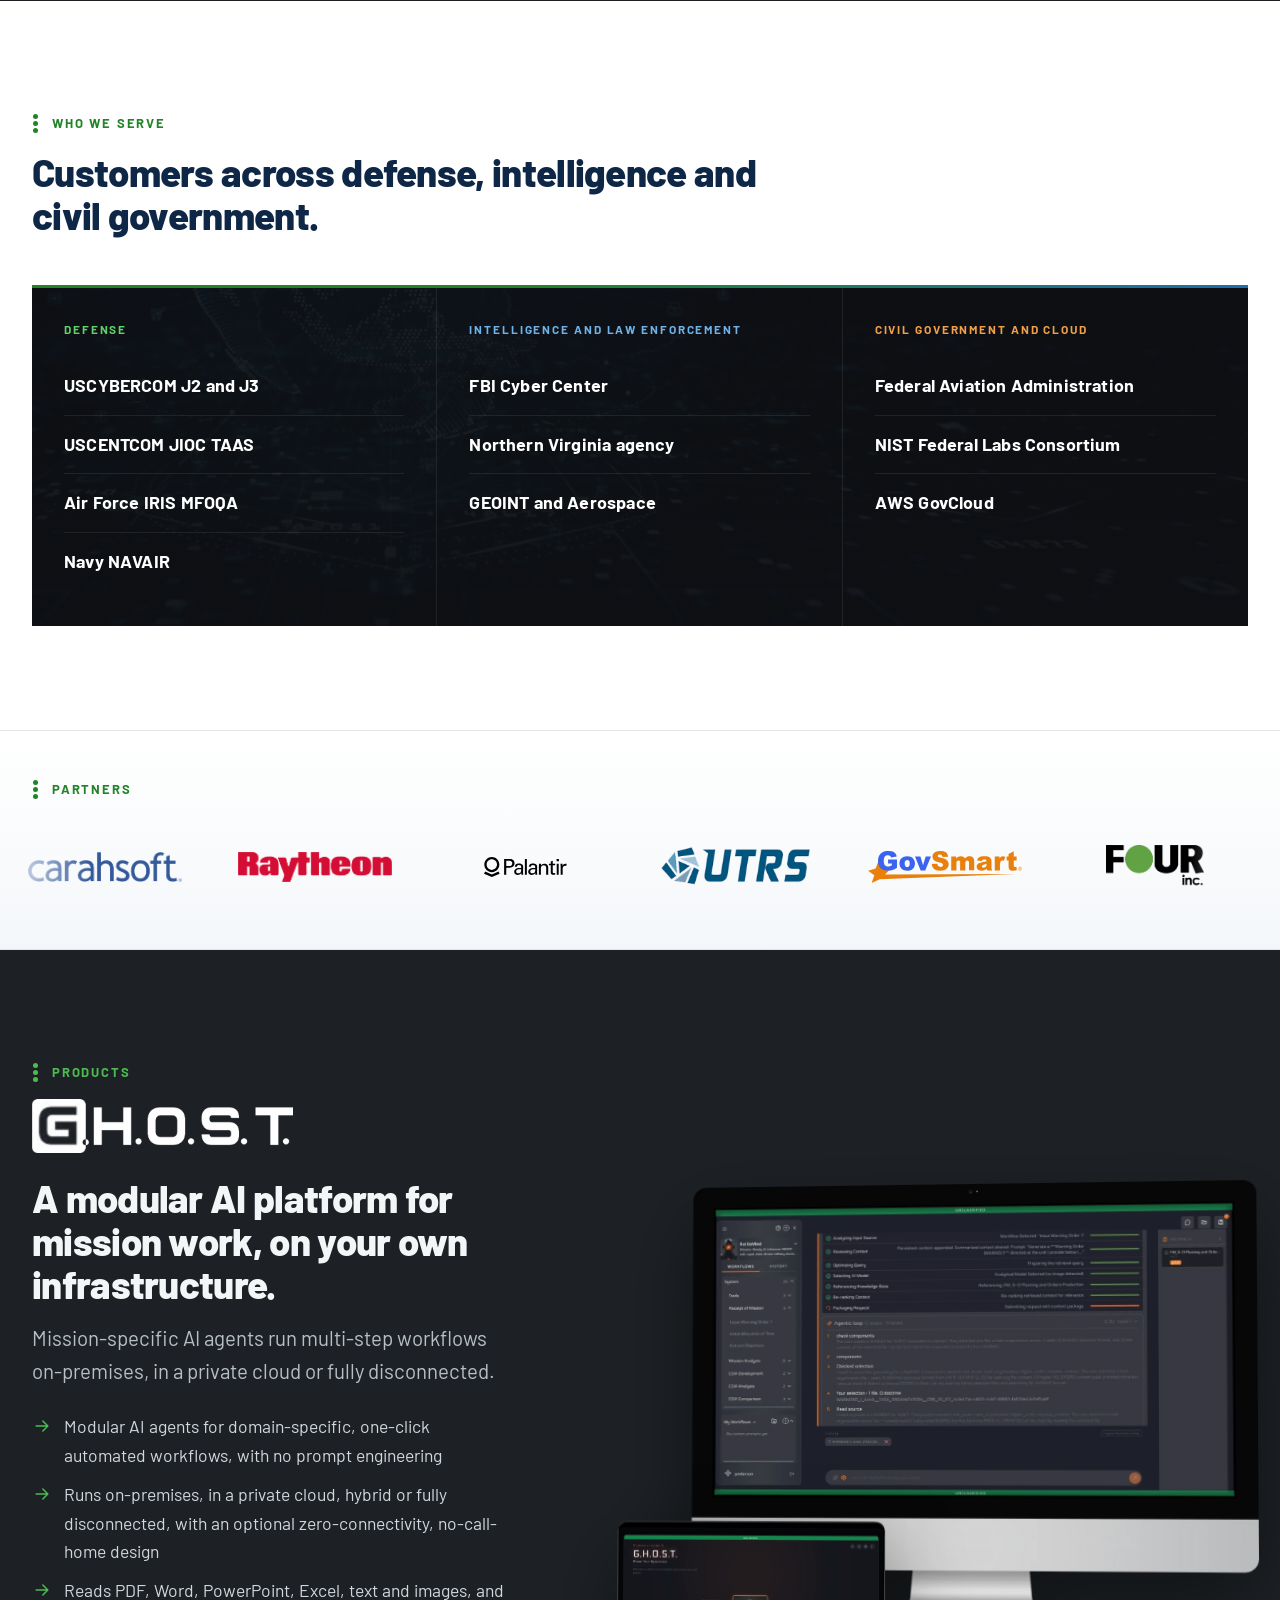
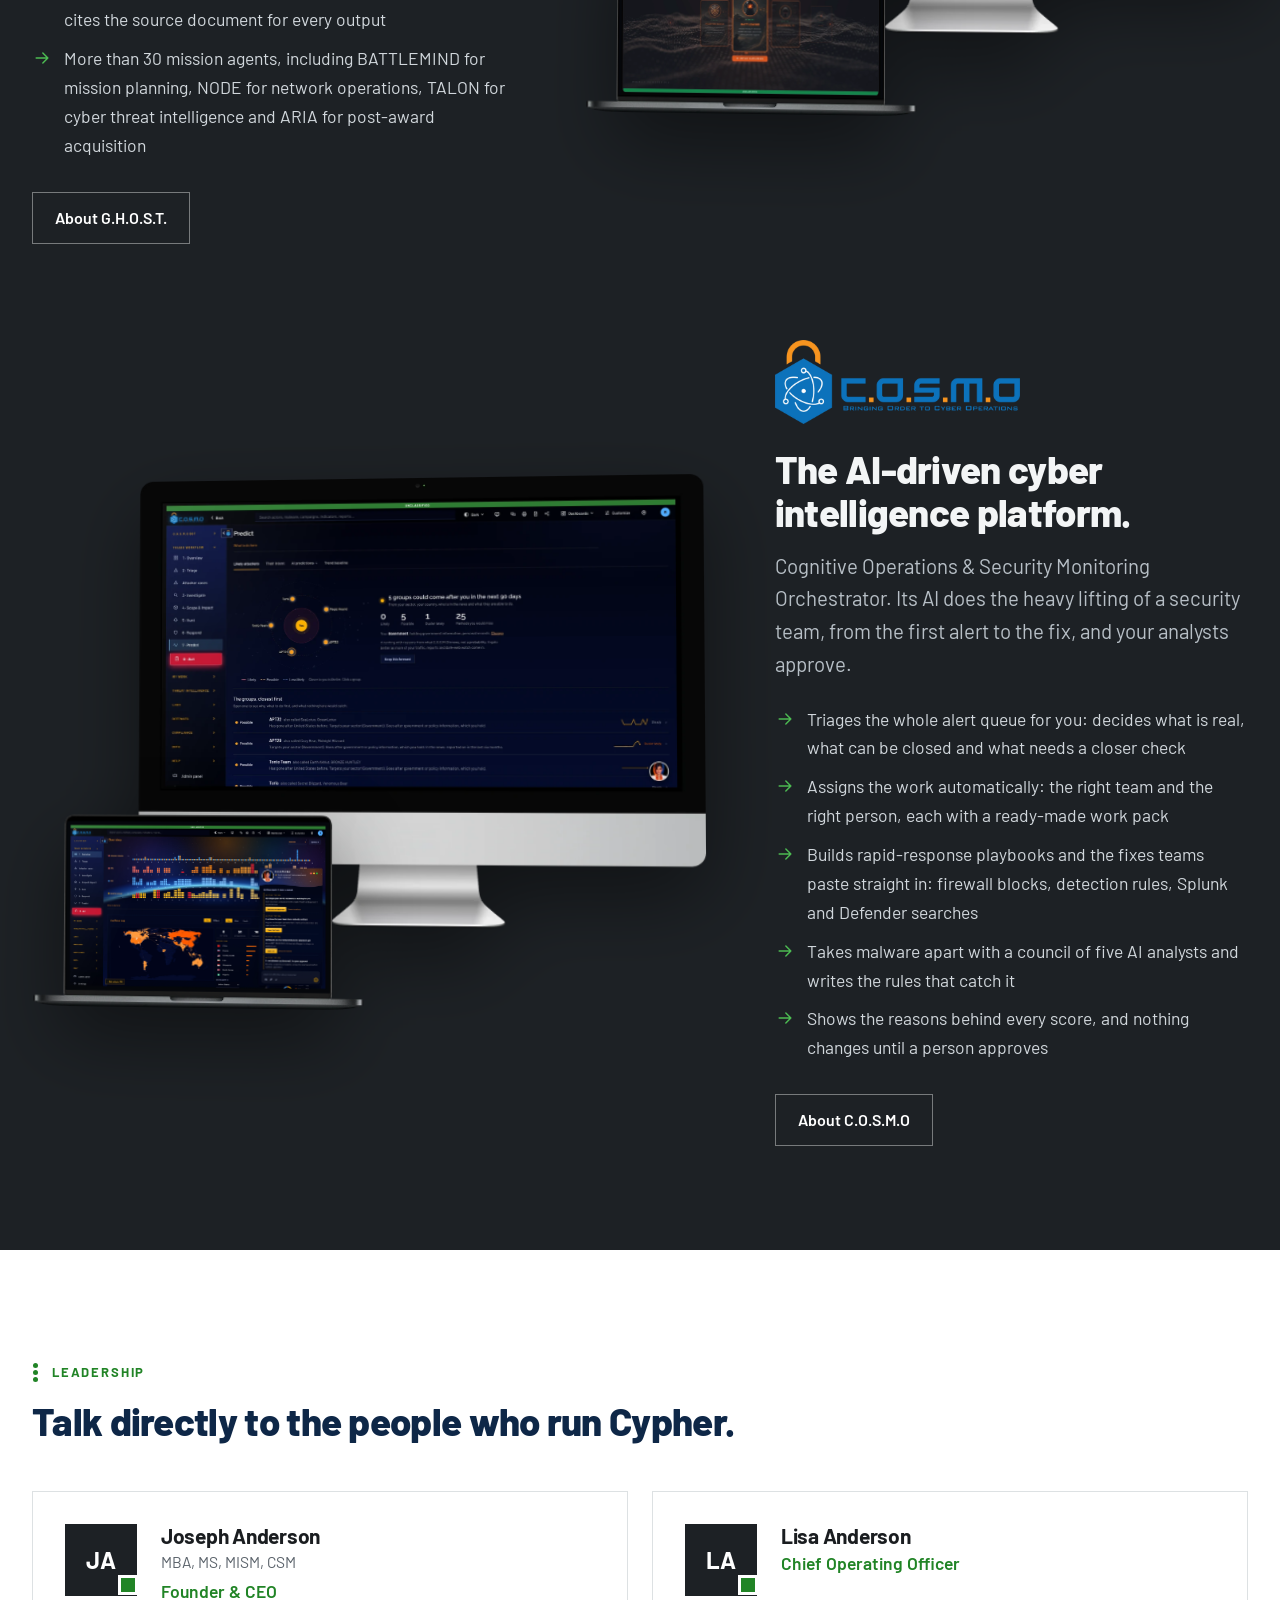
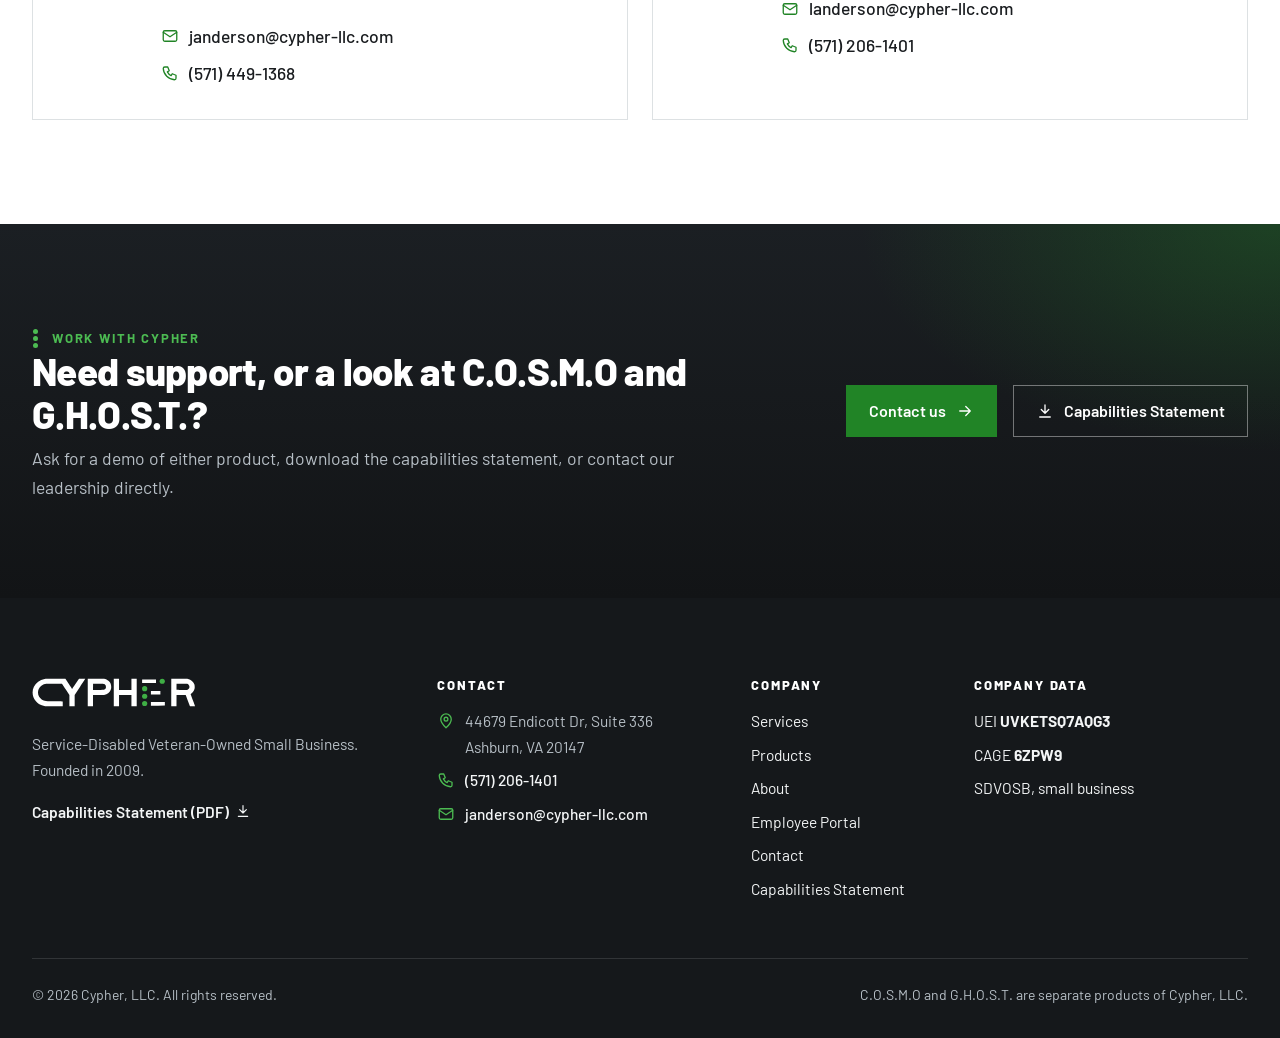
==== commit 8964af38: "New C.O.S.M.O screenshots for the calm interface (website pictures, bot pages, laptop and iMac mocku" ====
--- a/index.html
+++ b/index.html
@@ -87,7 +87,7 @@
             <p class="lead">The AI-driven cyber intelligence platform. It triages every alert, takes malware apart, assigns the work and writes the response playbooks. Your analysts approve.</p>
             <div class="btn-row"><a class="btn btn-primary" href="products.html#cosmo">About C.O.S.M.O <svg class="" aria-hidden="true" focusable="false"><use href="#i-arrow"/></svg></a><a class="btn btn-outline" href="contact.html">Ask for a demo</a></div>
           </div>
-          <div class="visual"><div class="duo"><figure class="device monitor mocked"><img src="assets/img/mock/cosmo-triage-imac.webp?v=20261103g" loading="lazy" alt="C.O.S.M.O Triage screen ranking alerts"></figure><figure class="device laptop mocked"><img src="assets/img/mock/cosmo-overview-macbook.webp?v=20261103g" loading="lazy" alt="C.O.S.M.O Overview screen with live threat map"></figure></div></div>
+          <div class="visual"><div class="duo"><figure class="device monitor mocked"><img src="assets/img/mock/cosmo-triage-imac.webp?v=20261110a" loading="lazy" alt="C.O.S.M.O Triage screen ranking alerts"></figure><figure class="device laptop mocked"><img src="assets/img/mock/cosmo-overview-macbook.webp?v=20261110a" loading="lazy" alt="C.O.S.M.O Overview screen with live threat map"></figure></div></div>
         </div>
       </div>
     </div>
@@ -231,7 +231,7 @@
           <ul class="checks"><li><svg class="" aria-hidden="true" focusable="false"><use href="#i-arrow"/></svg>Triages the whole alert queue for you: decides what is real, what can be closed and what needs a closer check</li><li><svg class="" aria-hidden="true" focusable="false"><use href="#i-arrow"/></svg>Assigns the work automatically: the right team and the right person, each with a ready-made work pack</li><li><svg class="" aria-hidden="true" focusable="false"><use href="#i-arrow"/></svg>Builds rapid-response playbooks and the fixes teams paste straight in: firewall blocks, detection rules, Splunk and Defender searches</li><li><svg class="" aria-hidden="true" focusable="false"><use href="#i-arrow"/></svg>Takes malware apart with a council of five AI analysts and writes the rules that catch it</li><li><svg class="" aria-hidden="true" focusable="false"><use href="#i-arrow"/></svg>Shows the reasons behind every score, and nothing changes until a person approves</li></ul>
           <div class="btn-row"><a class="btn btn-outline" href="products.html#cosmo">About C.O.S.M.O</a></div>
         </div>
-        <div class="tilt-in"><div class="duo"><figure class="device monitor mocked"><img src="assets/img/mock/cosmo-predict-imac.webp?v=20261103g" loading="lazy" alt="C.O.S.M.O Predict screen listing the groups most likely to come next"></figure><figure class="device laptop mocked"><img src="assets/img/mock/cosmo-overview-macbook.webp?v=20261103g" loading="lazy" alt="C.O.S.M.O Overview screen with live threat map and workflow"></figure></div></div>
+        <div class="tilt-in"><div class="duo"><figure class="device monitor mocked"><img src="assets/img/mock/cosmo-predict-imac.webp?v=20261110a" loading="lazy" alt="C.O.S.M.O Predict screen listing the groups most likely to come next"></figure><figure class="device laptop mocked"><img src="assets/img/mock/cosmo-overview-macbook.webp?v=20261110a" loading="lazy" alt="C.O.S.M.O Overview screen with live threat map and workflow"></figure></div></div>
       </div>
     </div>
   </section>
